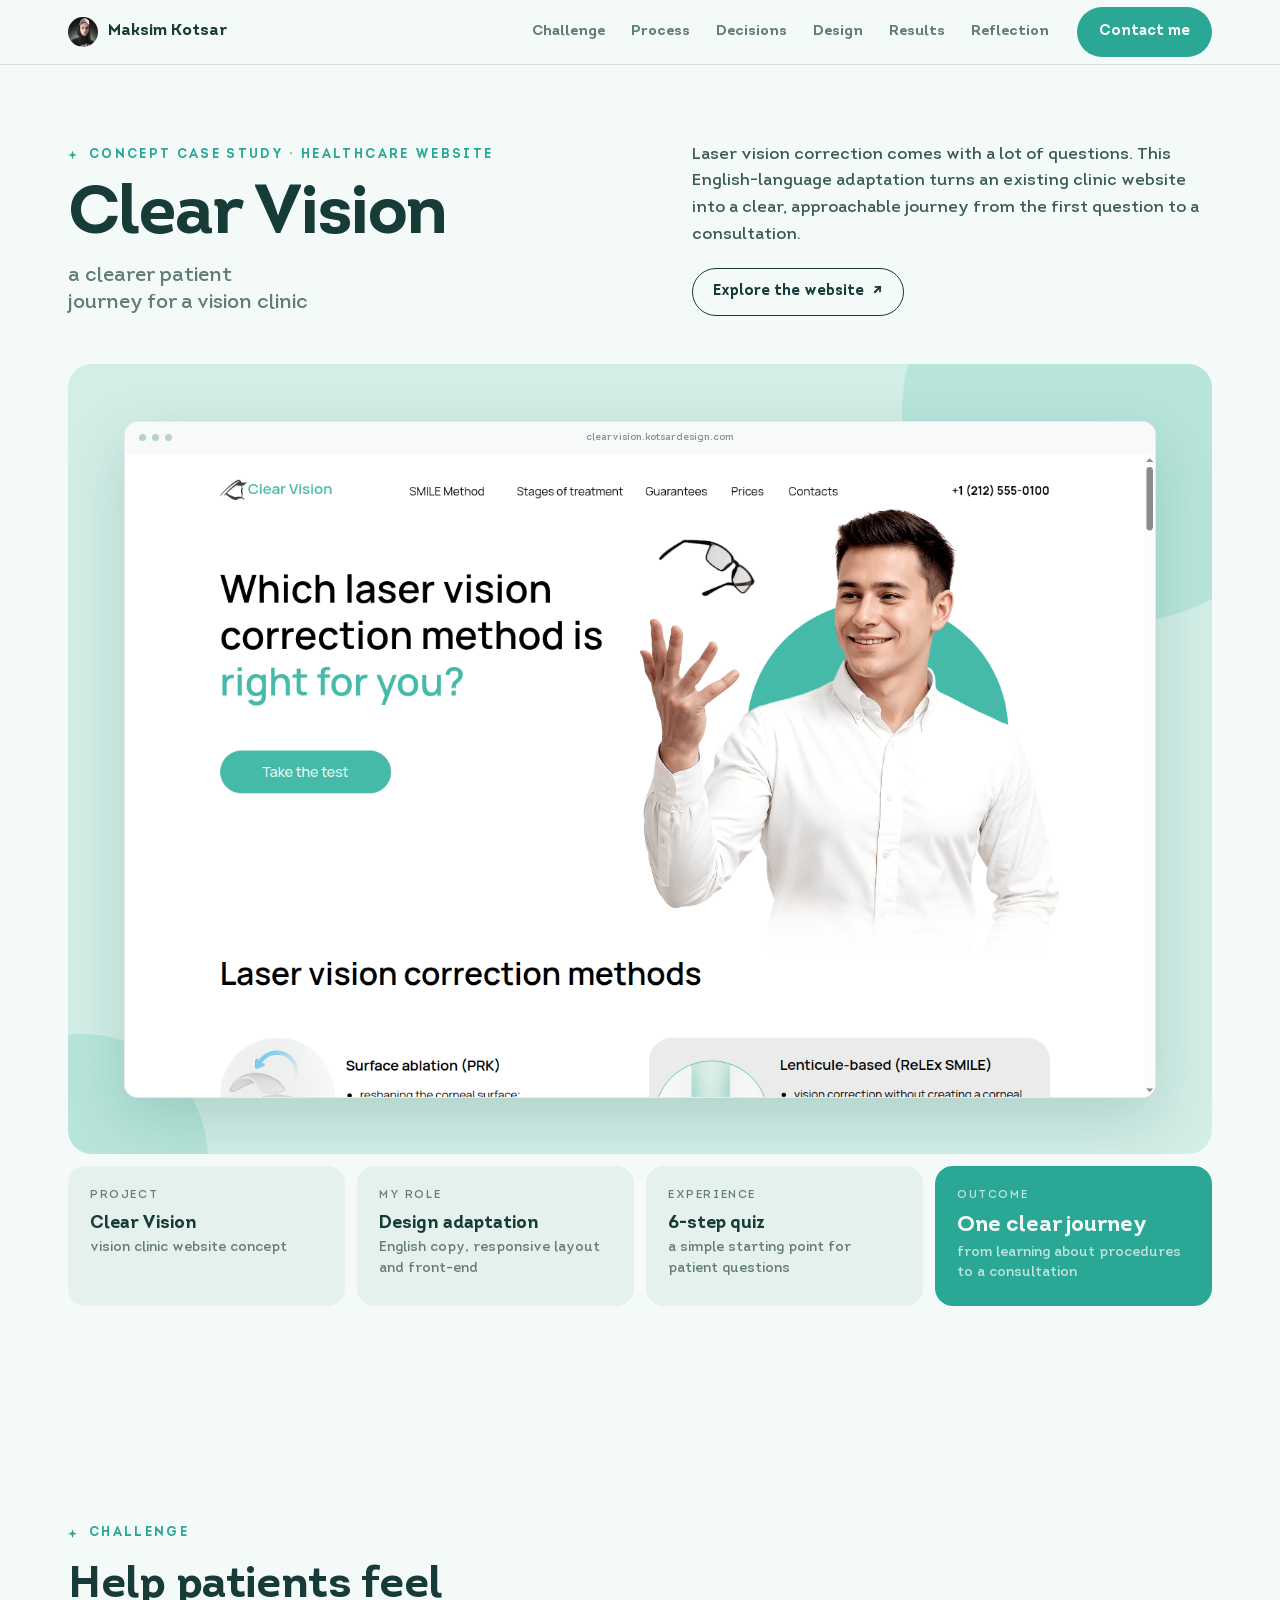
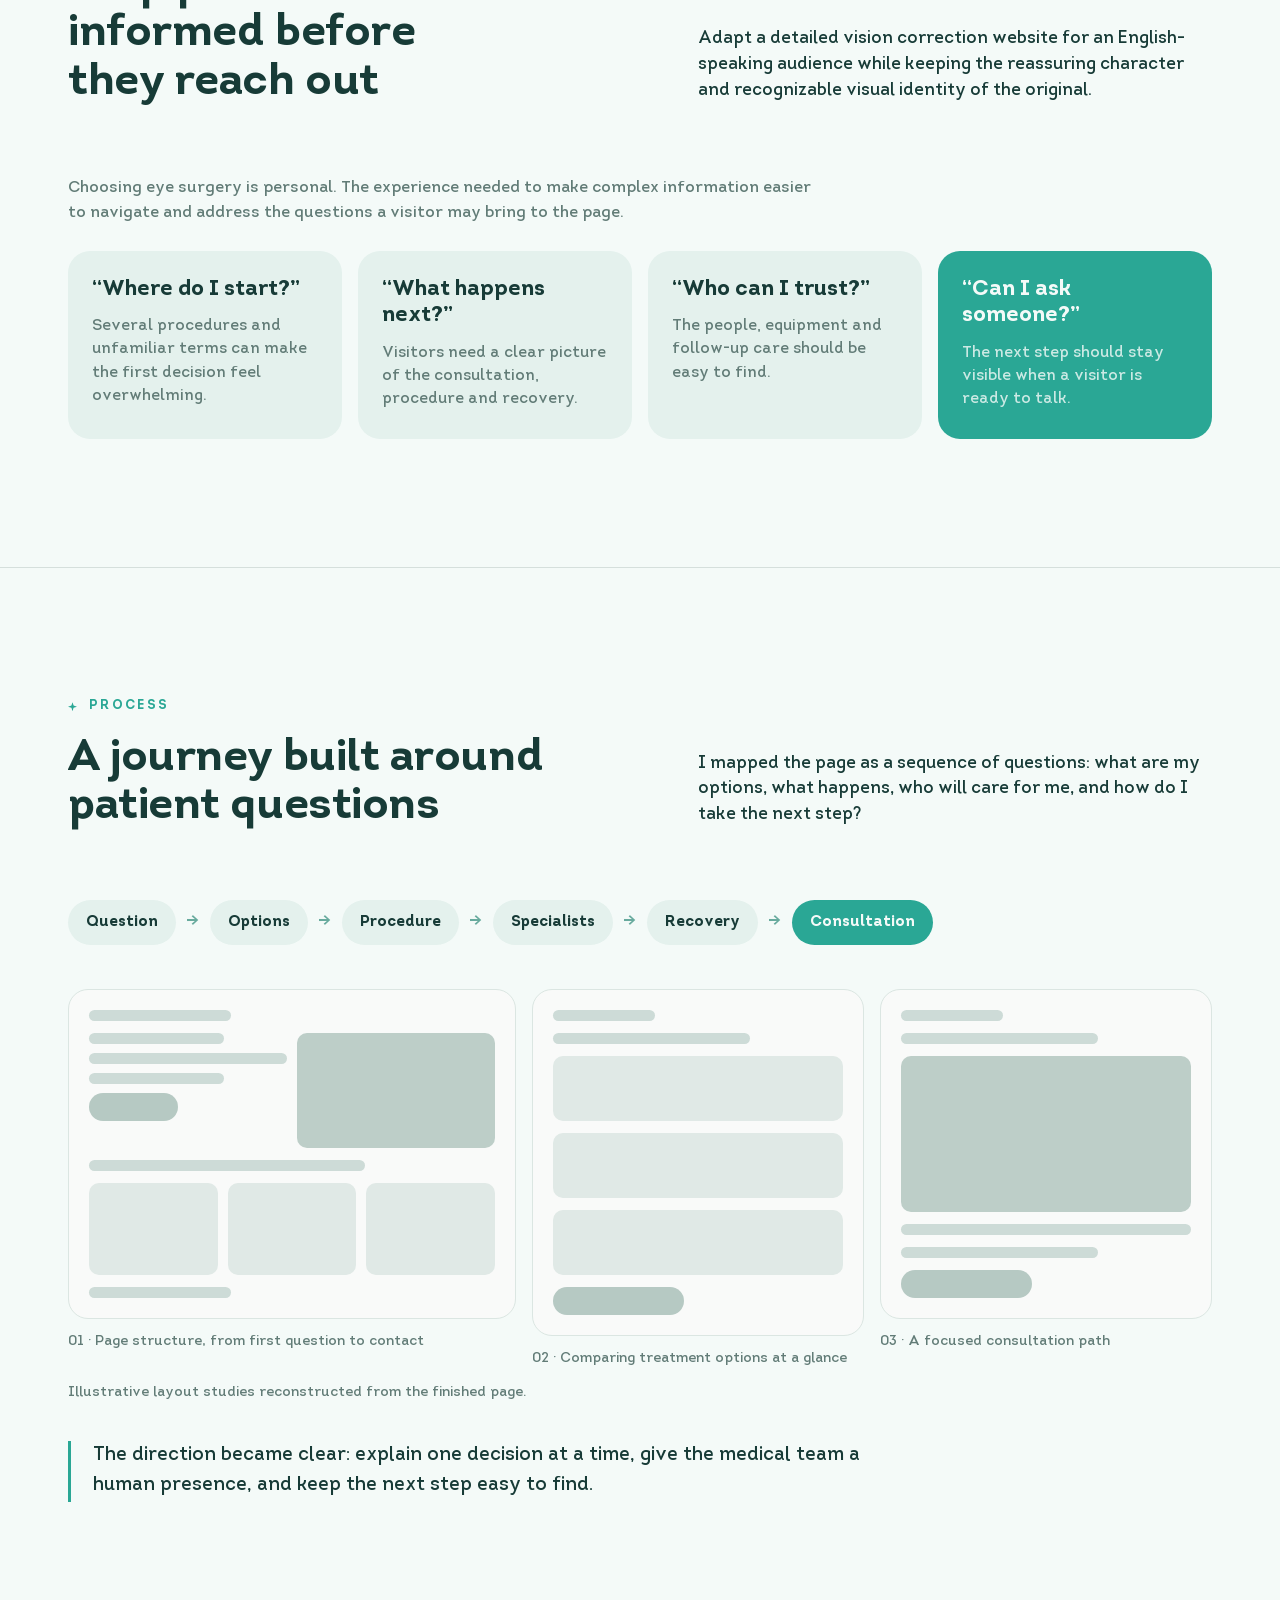
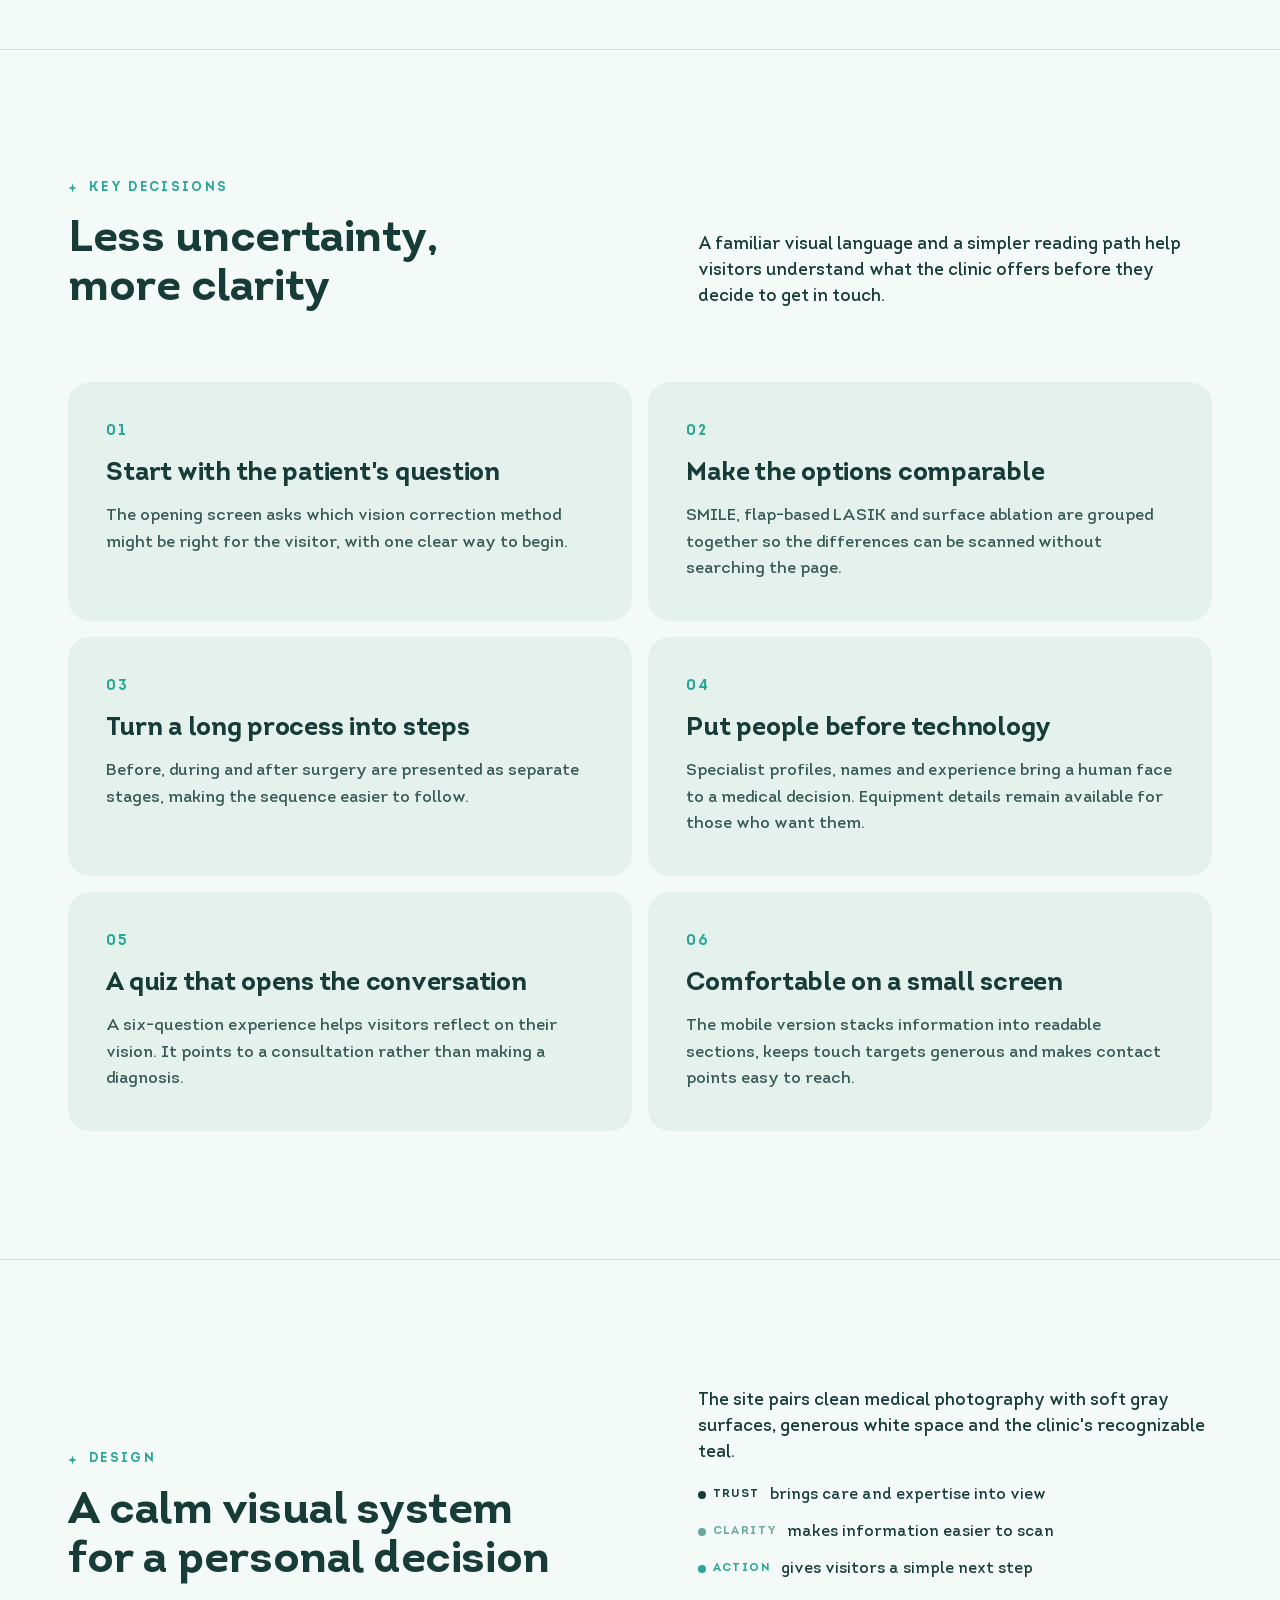
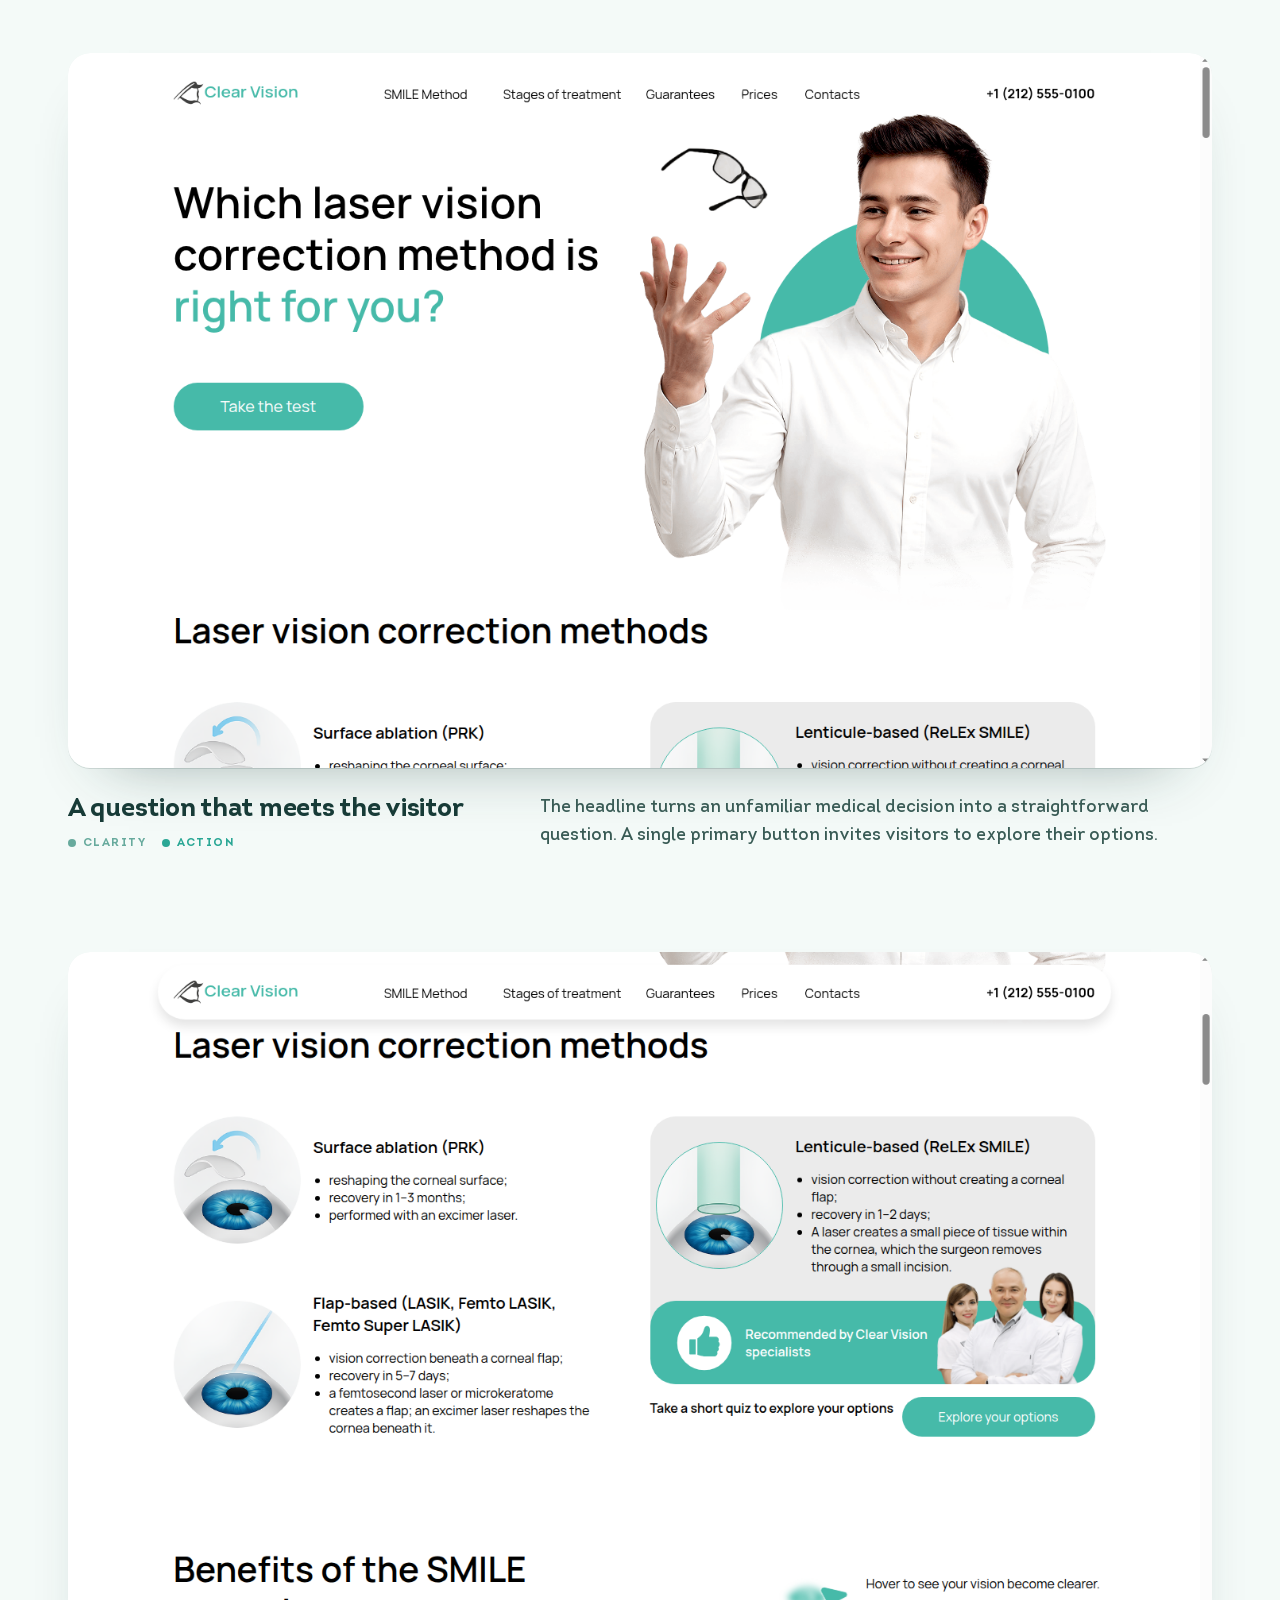
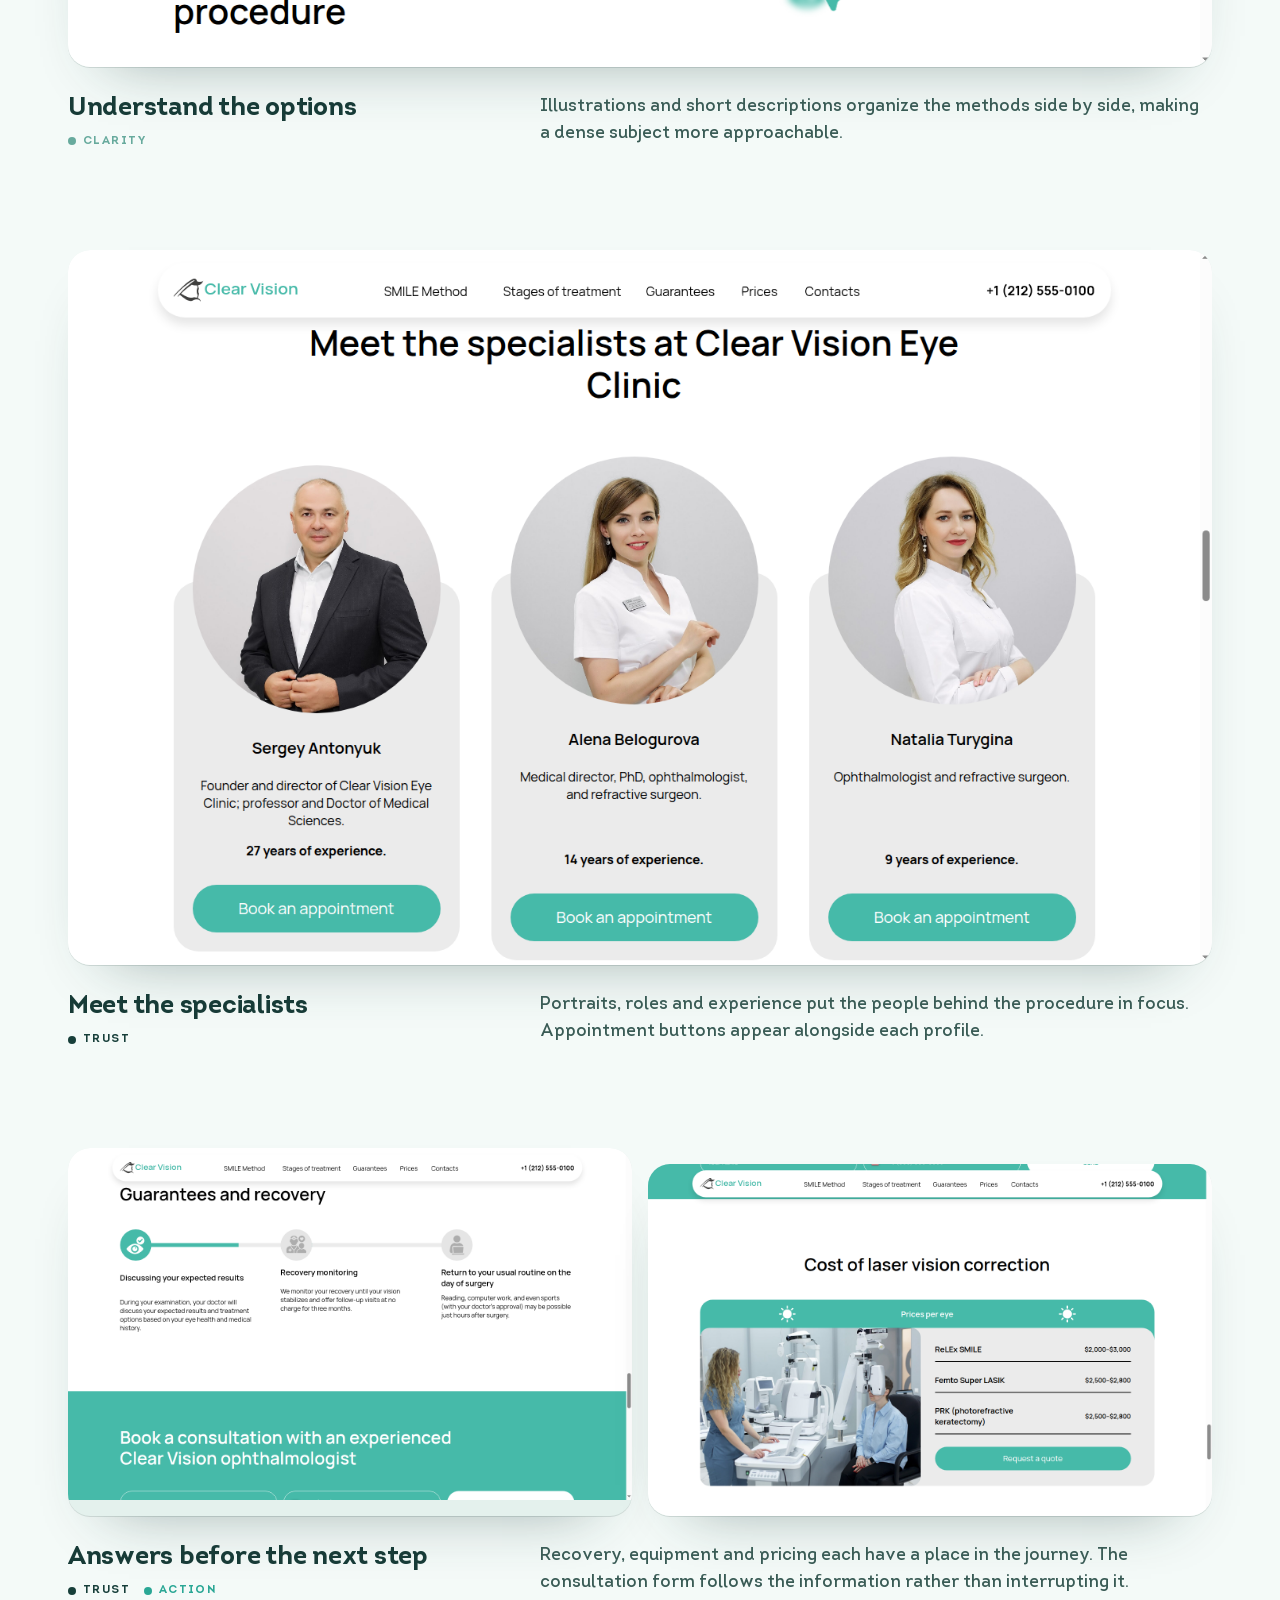
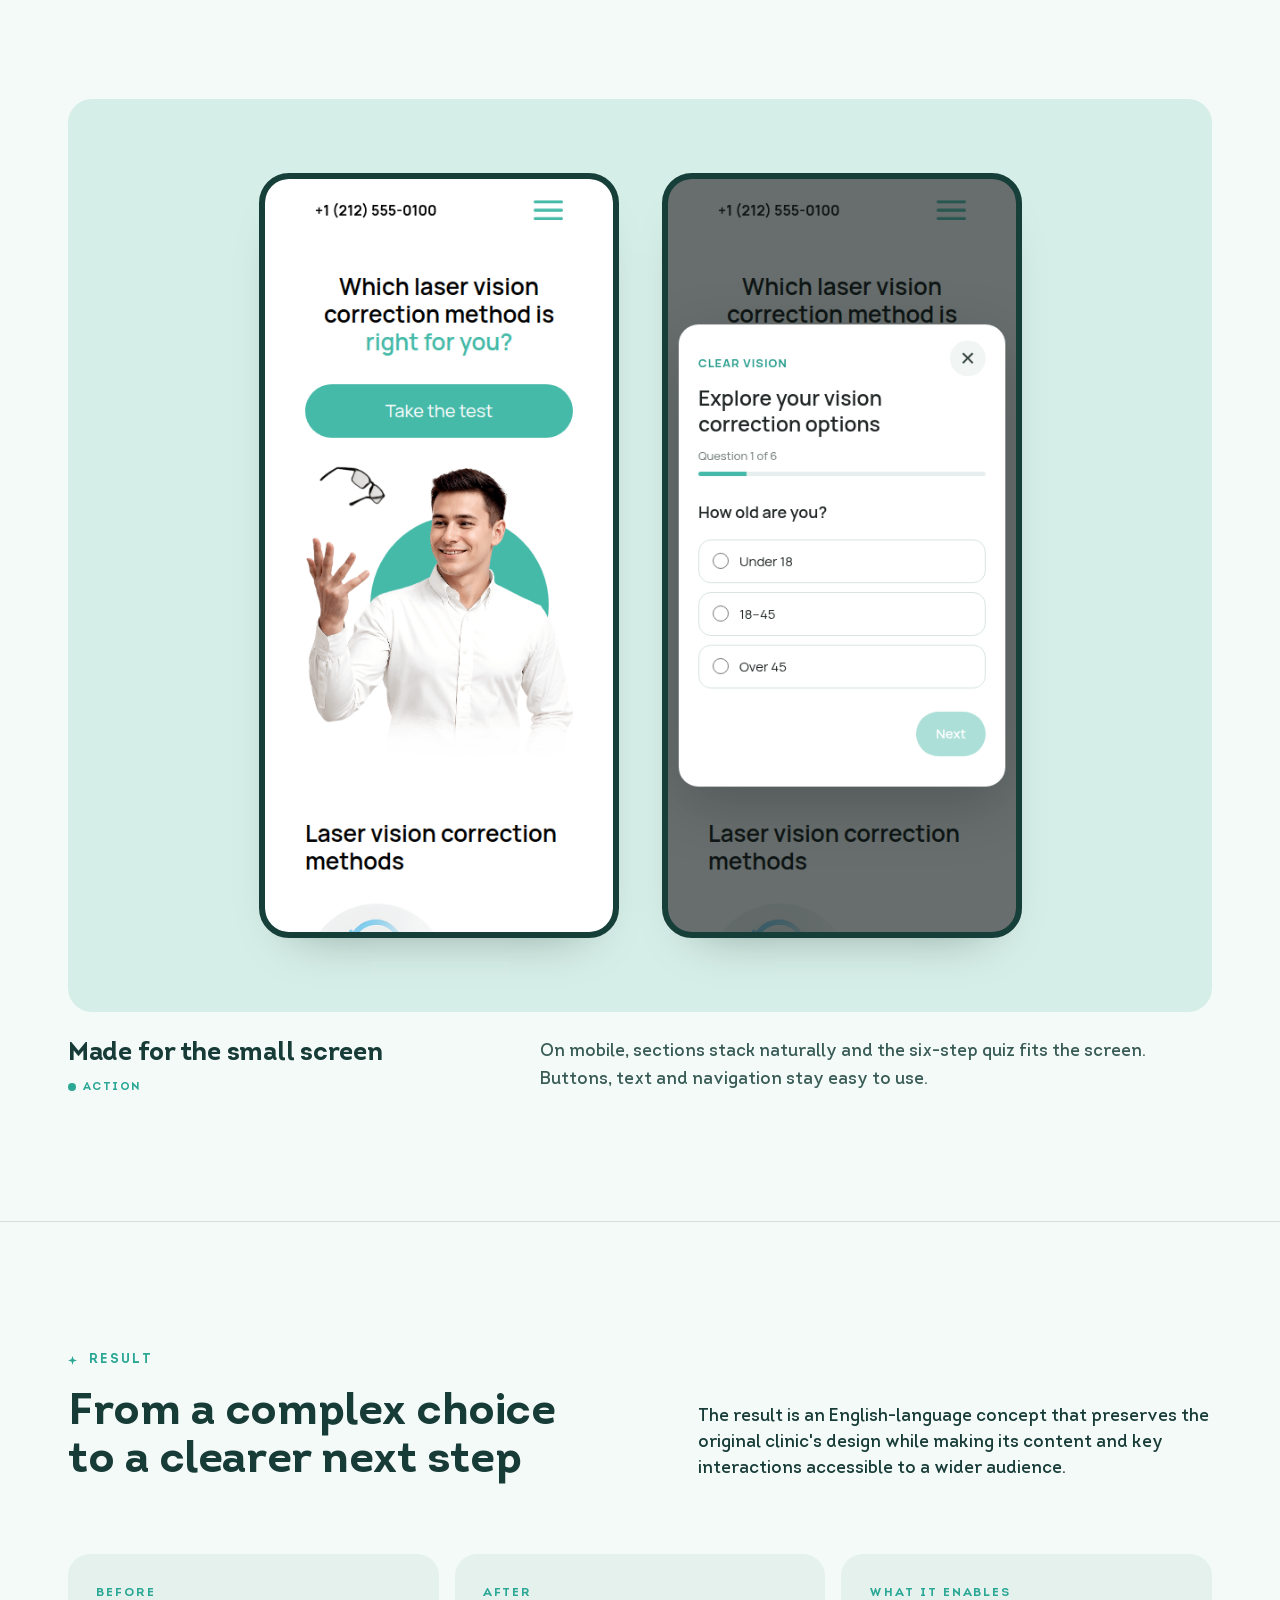
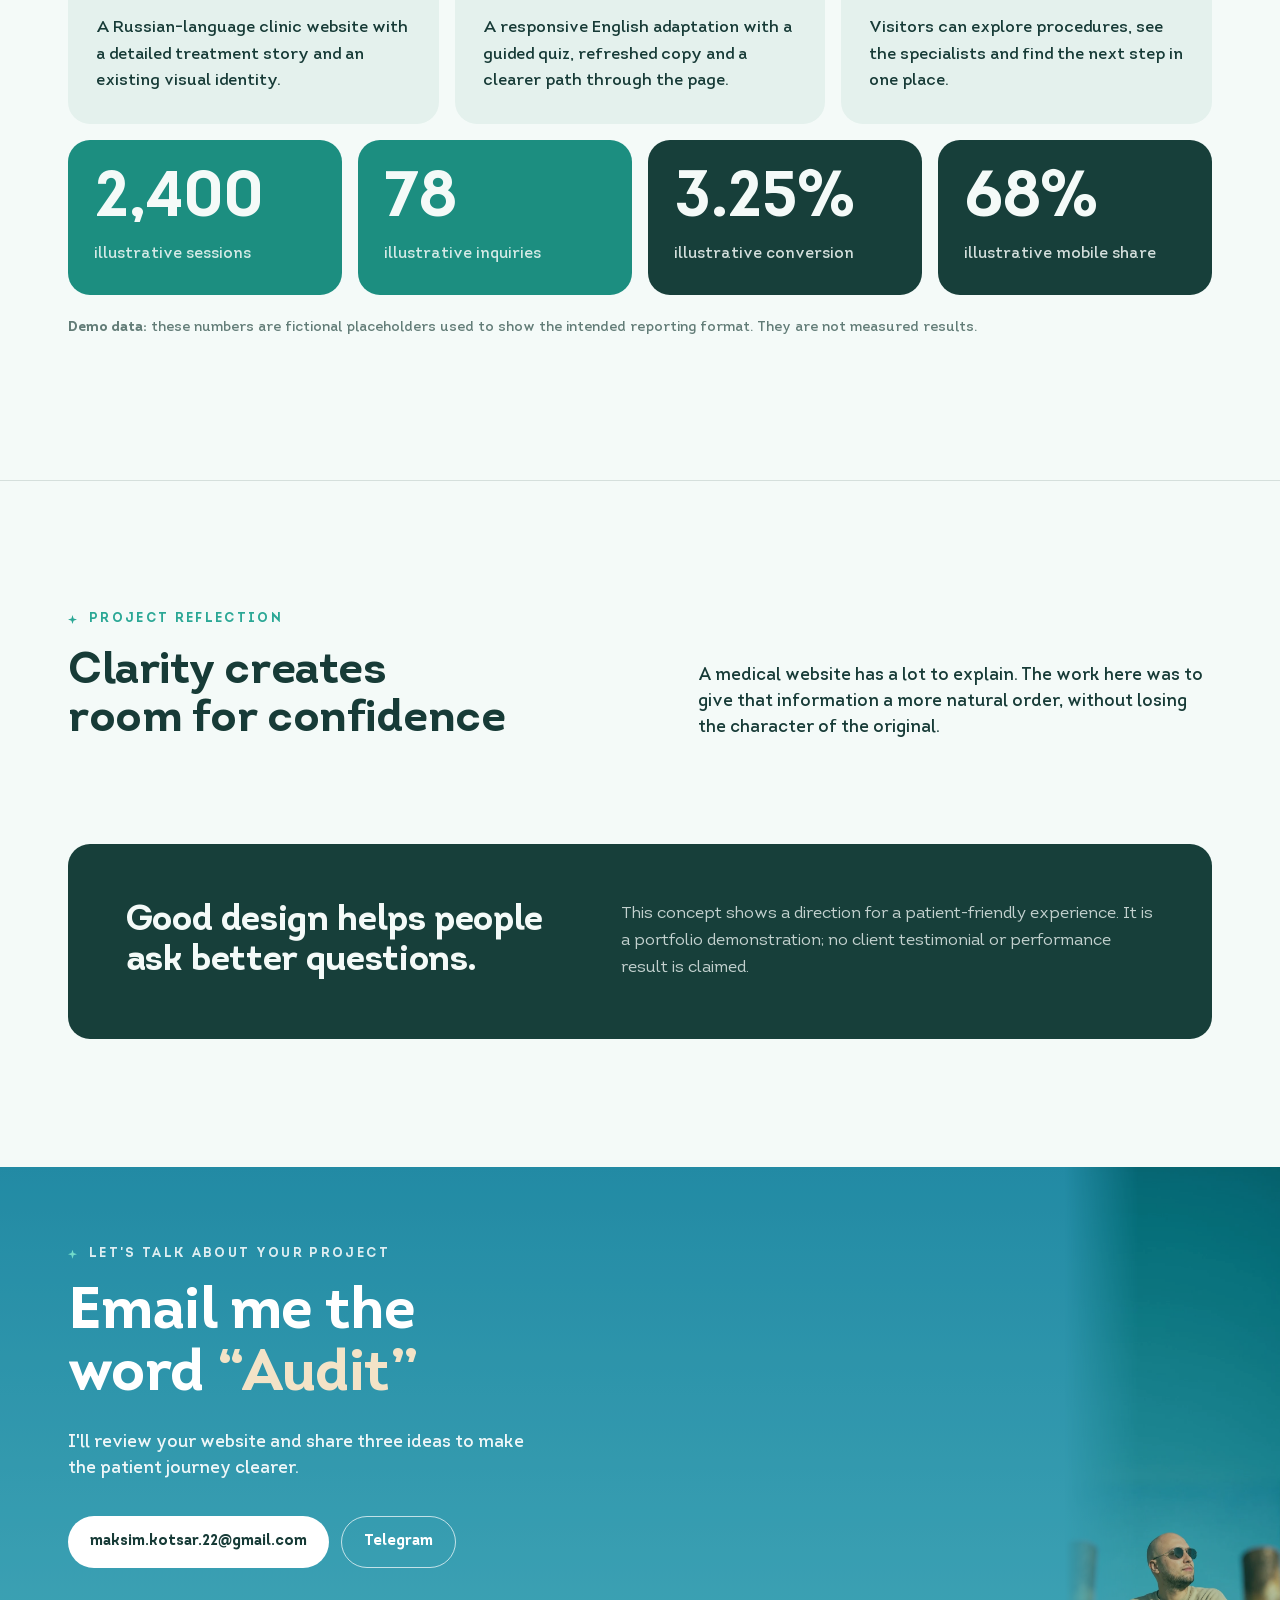
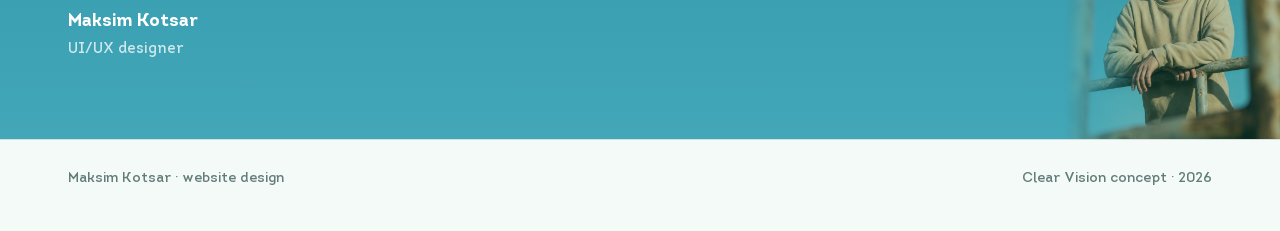
==== index.html @ 08aa2d23 "Build Clear Vision design case study" ====
<!doctype html>
<html lang="en"><head><meta charset="utf-8"><meta name="viewport" content="width=device-width,initial-scale=1"><title>Clear Vision — vision clinic website case study</title><meta name="description" content="A design case study exploring an English-language vision clinic website, from the patient journey to a responsive experience."><meta property="og:title" content="Clear Vision — website case study"><meta property="og:description" content="A clearer patient journey for a vision clinic."><meta property="og:type" content="website"><link rel="stylesheet" href="style.css"><link rel="icon" href="assets/img/favicon.svg" type="image/svg+xml"></head>
<body><header class="bar"><div class="wrap"><span class="name-ph"><img src="assets/img/maksim-avatar.webp" alt="" width="30" height="30">Maksim Kotsar<em> · websites for healthcare</em></span><nav class="nav" aria-label="Sections"><a href="#task">Challenge</a><a href="#process">Process</a><a href="#decisions">Decisions</a><a href="#design">Design</a><a href="#result">Results</a><a href="#reflection">Reflection</a></nav><div class="bar-r"><a class="btn" href="#contact">Contact me</a><button class="burger" type="button" aria-expanded="false" aria-controls="menu" aria-label="Open menu"><i></i></button></div></div><nav class="menu" id="menu" aria-label="Mobile sections"><small>Sections</small><a href="#task">Challenge</a><a href="#process">Process</a><a href="#decisions">Decisions</a><a href="#design">Design</a><a href="#result">Results</a><a href="#reflection">Reflection</a><a class="btn" href="#contact">Contact me</a></nav><div class="progress" aria-hidden="true"></div></header>
<main><div class="hero"><div class="wrap"><div class="hb-top"><div><div class="kicker">Concept case study · Healthcare website</div><h1><span class="hb-name">Clear Vision</span><span class="hb-sub">a clearer patient journey for a vision clinic</span></h1></div><div class="hb-right"><p class="lead">Laser vision correction comes with a lot of questions. This English-language adaptation turns an existing clinic website into a clear, approachable journey from the first question to a consultation.</p><a class="site-link" href="https://clearvision.kotsardesign.com/" target="_blank" rel="noopener">Explore the website <span aria-hidden="true">↗</span></a></div></div><div class="teaser-frame"><a class="browser-shot" href="https://clearvision.kotsardesign.com/" target="_blank" rel="noopener" aria-label="Open the Clear Vision website"><div class="browser-top" aria-hidden="true"><i></i><i></i><i></i><span>clearvision.kotsardesign.com</span></div><img src="assets/img/desktop-hero.png" alt="Clear Vision website showing the opening screen" width="1440" height="900"></a></div><div class="hb-meta"><div><small>Project</small><strong>Clear Vision</strong><span>vision clinic website concept</span></div><div><small>My role</small><strong>Design adaptation</strong><span>English copy, responsive layout and front-end</span></div><div><small>Experience</small><strong>6-step quiz</strong><span>a simple starting point for patient questions</span></div><div class="res"><small>Outcome</small><strong>One clear journey</strong><span>from learning about procedures to a consultation</span></div></div></div></div>
<section id="task"><div class="wrap"><div class="sec-head"><div><div class="kicker">Challenge</div><h2>Help patients feel informed before they reach out</h2></div><p class="lead">Adapt a detailed vision correction website for an English-speaking audience while keeping the reassuring character and recognizable visual identity of the original.</p></div><p class="obj-intro">Choosing eye surgery is personal. The experience needed to make complex information easier to navigate and address the questions a visitor may bring to the page.</p><div class="objections"><div class="obj"><div class="q">“Where do I start?”</div><p>Several procedures and unfamiliar terms can make the first decision feel overwhelming.</p></div><div class="obj"><div class="q">“What happens next?”</div><p>Visitors need a clear picture of the consultation, procedure and recovery.</p></div><div class="obj"><div class="q">“Who can I trust?”</div><p>The people, equipment and follow-up care should be easy to find.</p></div><div class="obj"><div class="q">“Can I ask someone?”</div><p>The next step should stay visible when a visitor is ready to talk.</p></div></div></div></section>
<section id="process"><div class="wrap"><div class="sec-head"><div><div class="kicker">Process</div><h2>A journey built around patient questions</h2></div><p class="lead">I mapped the page as a sequence of questions: what are my options, what happens, who will care for me, and how do I take the next step?</p></div><div class="journey"><span>Question</span><em>→</em><span>Options</span><em>→</em><span>Procedure</span><em>→</em><span>Specialists</span><em>→</em><span>Recovery</span><em>→</em><span>Consultation</span></div><div class="proto-grid"><figure class="proto-figure"><div class="proto-canvas"><div class="proto-bar short"></div><div class="proto-row"><div class="proto-content"><div class="proto-bar medium"></div><div class="proto-bar"></div><div class="proto-bar medium"></div><div class="proto-button"></div></div><div class="proto-box dark"></div></div><div class="proto-bar medium"></div><div class="proto-row"><div class="proto-box"></div><div class="proto-box"></div><div class="proto-box"></div></div><div class="proto-bar short"></div></div><figcaption>01 · Page structure, from first question to contact</figcaption></figure><figure class="proto-figure"><div class="proto-canvas"><div class="proto-bar short"></div><div class="proto-bar medium"></div><div class="proto-box"></div><div class="proto-box"></div><div class="proto-box"></div><div class="proto-button"></div></div><figcaption>02 · Comparing treatment options at a glance</figcaption></figure><figure class="proto-figure"><div class="proto-canvas"><div class="proto-bar short"></div><div class="proto-bar medium"></div><div class="proto-box dark"></div><div class="proto-bar"></div><div class="proto-bar medium"></div><div class="proto-button"></div></div><figcaption>03 · A focused consultation path</figcaption></figure></div><p class="case-note">Illustrative layout studies reconstructed from the finished page.</p><p class="quote-note">The direction became clear: explain one decision at a time, give the medical team a human presence, and keep the next step easy to find.</p></div></section>
<section id="decisions"><div class="wrap"><div class="sec-head"><div><div class="kicker">Key decisions</div><h2>Less uncertainty, more clarity</h2></div><p class="lead">A familiar visual language and a simpler reading path help visitors understand what the clinic offers before they decide to get in touch.</p></div><div class="decisions"><article class="dec"><div class="n">01</div><h3>Start with the patient's question</h3><p>The opening screen asks which vision correction method might be right for the visitor, with one clear way to begin.</p></article><article class="dec"><div class="n">02</div><h3>Make the options comparable</h3><p>SMILE, flap-based LASIK and surface ablation are grouped together so the differences can be scanned without searching the page.</p></article><article class="dec"><div class="n">03</div><h3>Turn a long process into steps</h3><p>Before, during and after surgery are presented as separate stages, making the sequence easier to follow.</p></article><article class="dec"><div class="n">04</div><h3>Put people before technology</h3><p>Specialist profiles, names and experience bring a human face to a medical decision. Equipment details remain available for those who want them.</p></article><article class="dec"><div class="n">05</div><h3>A quiz that opens the conversation</h3><p>A six-question experience helps visitors reflect on their vision. It points to a consultation rather than making a diagnosis.</p></article><article class="dec"><div class="n">06</div><h3>Comfortable on a small screen</h3><p>The mobile version stacks information into readable sections, keeps touch targets generous and makes contact points easy to reach.</p></article></div></div></section>
<section id="design"><div class="wrap"><div class="sec-head"><div><div class="kicker">Design</div><h2>A calm visual system for a personal decision</h2></div><div><p class="lead">The site pairs clean medical photography with soft gray surfaces, generous white space and the clinic's recognizable teal.</p><div class="legend"><div><span class="tag t-trust">Trust</span> brings care and expertise into view</div><div><span class="tag t-want">Clarity</span> makes information easier to scan</div><div><span class="tag t-buy">Action</span> gives visitors a simple next step</div></div></div></div><figure class="shot"><div class="media"><img src="assets/img/desktop-hero.png" alt="Clear Vision homepage with the main question and test button" loading="lazy" width="1440" height="900"></div><figcaption class="cap"><h3>A question that meets the visitor<span class="tags"><span class="tag t-want">Clarity</span><span class="tag t-buy">Action</span></span></h3><p>The headline turns an unfamiliar medical decision into a straightforward question. A single primary button invites visitors to explore their options.</p></figcaption></figure><figure class="shot"><div class="media"><img src="assets/img/methods.png" alt="A comparison of vision correction methods" loading="lazy" width="1440" height="900"></div><figcaption class="cap"><h3>Understand the options<span class="tags"><span class="tag t-want">Clarity</span></span></h3><p>Illustrations and short descriptions organize the methods side by side, making a dense subject more approachable.</p></figcaption></figure><figure class="shot"><div class="media"><img src="assets/img/doctors.png" alt="Specialist profiles and consultation buttons" loading="lazy" width="1440" height="900"></div><figcaption class="cap"><h3>Meet the specialists<span class="tags"><span class="tag t-trust">Trust</span></span></h3><p>Portraits, roles and experience put the people behind the procedure in focus. Appointment buttons appear alongside each profile.</p></figcaption></figure><figure class="shot"><div class="showcase-pair"><div class="media"><img src="assets/img/recovery.png" alt="Recovery information and consultation form" loading="lazy" width="1440" height="900"></div><div class="media"><img src="assets/img/price.png" alt="The vision correction pricing section" loading="lazy" width="1440" height="900"></div></div><figcaption class="cap"><h3>Answers before the next step<span class="tags"><span class="tag t-trust">Trust</span><span class="tag t-buy">Action</span></span></h3><p>Recovery, equipment and pricing each have a place in the journey. The consultation form follows the information rather than interrupting it.</p></figcaption></figure><figure class="shot"><div class="mobile-stage"><div class="phones"><div class="phone"><img src="assets/img/mobile-hero.png" alt="Mobile homepage" loading="lazy" width="390" height="844"></div><div class="phone"><img src="assets/img/mobile-quiz.png" alt="Mobile view of the vision questionnaire" loading="lazy" width="390" height="844"></div></div></div><figcaption class="cap"><h3>Made for the small screen<span class="tags"><span class="tag t-buy">Action</span></span></h3><p>On mobile, sections stack naturally and the six-step quiz fits the screen. Buttons, text and navigation stay easy to use.</p></figcaption></figure></div></section>
<section id="result"><div class="wrap"><div class="sec-head"><div><div class="kicker">Result</div><h2>From a complex choice to a clearer next step</h2></div><p class="lead">The result is an English-language concept that preserves the original clinic's design while making its content and key interactions accessible to a wider audience.</p></div><div class="ba"><div><small>Before</small><p>A Russian-language clinic website with a detailed treatment story and an existing visual identity.</p></div><div><small>After</small><p>A responsive English adaptation with a guided quiz, refreshed copy and a clearer path through the page.</p></div><div><small>What it enables</small><p>Visitors can explore procedures, see the specialists and find the next step in one place.</p></div></div><div class="stats"><div class="stat"><b>2,400</b><span>illustrative sessions</span></div><div class="stat"><b>78</b><span>illustrative inquiries</span></div><div class="stat"><b>3.25%</b><span>illustrative conversion</span></div><div class="stat"><b>68%</b><span>illustrative mobile share</span></div></div><p class="demo-note"><strong>Demo data:</strong> these numbers are fictional placeholders used to show the intended reporting format. They are not measured results.</p></div></section>
<section id="reflection"><div class="wrap"><div class="sec-head"><div><div class="kicker">Project reflection</div><h2>Clarity creates room for confidence</h2></div><p class="lead">A medical website has a lot to explain. The work here was to give that information a more natural order, without losing the character of the original.</p></div><div class="motion-note"><h3>Good design helps people ask better questions.</h3><p>This concept shows a direction for a patient-friendly experience. It is a portfolio demonstration; no client testimonial or performance result is claimed.</p></div></div></section>
<section id="contact" class="contact"><picture class="contact-bg"><source media="(max-width:860px)" srcset="assets/img/contact-mobile.webp" width="751" height="2000"><img src="assets/img/contact-desktop.webp" alt="Maksim Kotsar" width="1672" height="941" loading="lazy"></picture><div class="wrap contact-grid"><div class="cta"><div class="kicker">Let's talk about your project</div><h2>Email me the word <em>“Audit”</em></h2><p class="lead">I'll review your website and share three ideas to make the patient journey clearer.</p><div class="links"><a class="btn" href="mailto:maksim.kotsar.22@gmail.com?subject=Audit">maksim.kotsar.22@gmail.com</a><a class="btn ghost" href="https://t.me/maksimkotsar" target="_blank" rel="noopener">Telegram</a></div><p class="sign"><b>Maksim Kotsar</b>UI/UX designer</p></div></div></section></main><footer><div class="wrap"><span>Maksim Kotsar · website design</span><span>Clear Vision concept · 2026</span></div></footer><script src="script.js" defer></script></body></html>
---- style.css ----
@font-face{font-family:Intro;src:url(assets/fonts/Intro-Regular.woff) format("woff");font-weight:400;font-display:swap}
@font-face{font-family:Intro;src:url(assets/fonts/Intro-Book.woff) format("woff");font-weight:300;font-display:swap}
@font-face{font-family:Intro;src:url(assets/fonts/Intro-Bold.woff) format("woff");font-weight:700;font-display:swap}
:root{
  --bg:#F4FAF8;--paper:#E4F1ED;--ink:#173B37;--muted:#627C77;--line:rgba(23,59,55,.14);
  --wine:#2AA795;--olive:#67AA9D;--forest:#173F3A;--ph:#D3D0C8;--ph-ink:#7B7970;
  --r:22px;--gut:clamp(16px,4vw,48px);--max:1240px;
}
*{box-sizing:border-box}
html{scroll-behavior:smooth}
body{margin:0;background:var(--bg);color:var(--ink);font:400 18px/1.6 Intro,"Segoe UI",system-ui,sans-serif;-webkit-font-smoothing:antialiased}
img,video{display:block;max-width:100%;height:auto}
a{color:inherit}
.wrap{max-width:var(--max);margin:0 auto;padding:0 var(--gut)}
.narrow{max-width:820px}
h1,h2,h3{font-weight:700;line-height:1.08;letter-spacing:-.01em;margin:0}
h1{font-size:clamp(40px,7vw,92px)}
h2{font-size:clamp(32px,4.6vw,58px)}
h3{font-size:clamp(21px,2.1vw,26px);line-height:1.2}
p{margin:0 0 1em}
.kicker{font-size:13px;letter-spacing:.18em;text-transform:uppercase;color:var(--wine);font-weight:700;margin-bottom:18px;display:flex;align-items:center;gap:12px}
.kicker::before{content:"";width:9px;height:9px;background:var(--wine);clip-path:polygon(50% 0,62% 38%,100% 50%,62% 62%,50% 100%,38% 62%,0 50%,38% 38%)}
.lead{font-size:clamp(19px,1.8vw,23px);line-height:1.5;color:var(--ink)}
.muted{color:var(--muted)}
section{padding:clamp(72px,10vw,140px) 0}
section+section{border-top:1px solid var(--line)}
.sec-head{display:grid;grid-template-columns:minmax(0,1.1fr) minmax(0,1fr);gap:clamp(24px,5vw,80px);align-items:end;margin-bottom:clamp(40px,6vw,72px)}
.sec-head p:last-child{margin-bottom:0}
.sec-head h2{font-size:clamp(30px,3.5vw,46px);margin-bottom:-.08em;text-wrap:balance}
.sec-head .lead{font-size:clamp(17px,1.35vw,19px)}
.sec-head .muted{font-size:16px}
@media (max-width:860px){.sec-head{grid-template-columns:1fr}}

/* top bar */
.bar{position:sticky;top:0;z-index:20;background:rgba(244,250,248,.88);backdrop-filter:blur(10px);border-bottom:1px solid var(--line)}
.bar .wrap{display:flex;align-items:center;justify-content:space-between;height:64px;gap:16px}
.name-ph{display:inline-flex;align-items:center;gap:10px;font-weight:700;font-size:16px}
.name-ph img{width:30px;height:30px;border-radius:50%;flex:none;object-fit:cover}
.name-ph em{font-style:normal;font-weight:400;color:var(--muted)}
.bar-r{display:flex;align-items:center;gap:12px}
.lang{display:flex;gap:2px;font-size:13px;font-weight:700;letter-spacing:.06em}
.lang a{padding:7px 10px;border-radius:999px;text-decoration:none;color:var(--muted)}
.lang a[href]:hover{color:var(--ink)}
.lang a[aria-current]{color:var(--ink);background:var(--paper)}
.name-ph{white-space:nowrap}
@media (max-width:640px){.name-ph em{display:none}.bar .btn{padding:11px 18px}}
@media (max-width:400px){.bar-r{gap:6px}.lang a{padding:6px 7px}.bar .btn{padding:10px 14px;font-size:14px}.name-ph{gap:8px;font-size:15px}.name-ph img{display:none}}
@media (max-width:360px){.lang a{padding:5px 6px}.bar .btn{padding:9px 12px;font-size:13px}.name-ph{font-size:14px}}
.btn{display:inline-flex;align-items:center;justify-content:center;gap:10px;background:var(--wine);color:#F4FAF8;text-decoration:none;font-weight:700;font-size:15px;padding:13px 22px;border-radius:999px;transition:transform .2s,background .2s;white-space:nowrap}
.btn:hover{background:#218e80;transform:translateY(-1px)}
.btn.ghost{background:transparent;color:var(--ink);border:1.5px solid var(--ink)}
.btn.ghost:hover{background:var(--ink);color:var(--bg)}

/* placeholders */
.ph{background:var(--ph);border-radius:var(--r);display:flex;flex-direction:column;align-items:center;justify-content:center;gap:8px;text-align:center;color:var(--ph-ink);padding:24px;position:relative;overflow:hidden}
.ph::before{content:"";position:absolute;inset:14px;border:1.5px dashed rgba(123,121,112,.45);border-radius:calc(var(--r) - 8px);pointer-events:none}
.ph b{font-size:15px;letter-spacing:.06em;text-transform:uppercase}
.ph span{font-size:14px;max-width:420px;line-height:1.45}

/* hero */
.hero{padding:clamp(48px,6vw,84px) 0 clamp(56px,7vw,90px)}
.teaser img{width:100%}
.media.teaser{box-shadow:none}
.hb-top{display:grid;grid-template-columns:minmax(0,1fr) minmax(0,1fr);gap:clamp(24px,5vw,80px);align-items:end;margin-bottom:clamp(32px,4vw,48px)}
.hero h1{margin:0}
.hb-name{display:block;font-size:clamp(52px,7.4vw,104px);line-height:.95;letter-spacing:-.025em}
.hb-sub{display:block;font-size:clamp(18px,1.6vw,22px);line-height:1.3;font-weight:400;letter-spacing:0;color:var(--muted);margin-top:14px;text-wrap:balance;max-width:30ch}
.hb-right{max-width:520px;justify-self:end}
.hb-top .lead{margin:0;font-size:clamp(16px,1.3vw,18px);line-height:1.6;color:#395B55}
.site-link{display:inline-flex;align-items:center;gap:8px;margin-top:20px;padding:11px 20px;border-radius:999px;border:1.5px solid var(--ink);font-weight:700;font-size:15px;text-decoration:none;transition:background .2s,color .2s}
.site-link span{transition:transform .2s}
.site-link:hover{background:var(--ink);color:var(--bg)}
.site-link:hover span{transform:translate(2px,-2px)}
a.media.teaser{display:block}
.hb-meta{display:grid;grid-template-columns:repeat(4,minmax(0,1fr));gap:12px;margin-top:12px}
.hb-meta div{background:var(--paper);border-radius:18px;padding:20px 22px 22px}
.hb-meta small{display:block;font-size:11.5px;letter-spacing:.14em;text-transform:uppercase;color:var(--muted);margin-bottom:8px}
.hb-meta strong{display:block;font-size:18px;line-height:1.2}
.hb-meta span{display:block;font-size:14px;line-height:1.45;color:var(--muted);margin-top:4px}
.hb-meta .res{background:var(--wine);color:#F4FAF8}
.hb-meta .res small,.hb-meta .res span{color:rgba(244,250,248,.75)}
.hb-meta .res strong{font-size:22px}
@media (max-width:860px){.hb-top{grid-template-columns:1fr}.hb-right{justify-self:start}.hb-meta{grid-template-columns:1fr 1fr}}

/* task */
.obj-intro{max-width:760px;font-size:16px;color:var(--muted);margin:0 0 24px}
.objections{display:grid;grid-template-columns:repeat(4,minmax(0,1fr));gap:16px}
.obj{background:var(--paper);border-radius:var(--r);padding:26px 24px 28px}
.obj .q{font-size:22px;font-weight:700;line-height:1.2;margin-bottom:12px}
.obj p{font-size:15.5px;line-height:1.5;margin:0;color:var(--muted)}
.obj:nth-child(4){background:var(--wine);color:#F4FAF8}
.obj:nth-child(4) p{color:rgba(244,250,248,.8)}
@media (max-width:980px){.objections{grid-template-columns:1fr 1fr}}
@media (max-width:560px){.objections{grid-template-columns:1fr}}

/* process */
.journey{display:flex;flex-wrap:wrap;gap:10px;align-items:center;margin-bottom:44px}
.journey span{background:var(--paper);border-radius:999px;padding:10px 18px;font-size:15.5px;font-weight:700}
.journey span:last-child{background:var(--wine);color:#F4FAF8}
.journey em{font-style:normal;color:var(--olive)}
.wires{display:grid;grid-template-columns:minmax(0,.36fr) minmax(0,.64fr);gap:16px}
.wire-col{display:flex;flex-direction:column;gap:16px}
.wire{margin:0;display:flex;flex-direction:column}
.wire .media{background:#fff}
.wire figcaption{font-size:14.5px;color:var(--muted);margin-top:12px}
/* the long structure wireframe pans top-to-bottom inside a frame matched to the right column */
.wire.tall .media{flex:1;position:relative;min-height:320px}
.wire.tall img{position:absolute;inset:0;width:100%;height:100%;object-fit:cover;object-position:50% 0;animation:pan 22s ease-in-out infinite alternate}
@keyframes pan{0%,8%{object-position:50% 0}92%,100%{object-position:50% 100%}}
@media (max-width:860px){.wires{grid-template-columns:1fr}.wire.tall .media{flex:none;aspect-ratio:4/5}}
@media (prefers-reduced-motion:reduce){.wire.tall img{animation:none}}
.quote-note{margin-top:36px;padding-left:22px;border-left:3px solid var(--wine);font-size:19px;max-width:820px}

/* decisions */
.decisions{display:grid;grid-template-columns:1fr 1fr;gap:16px}
.dec{background:var(--paper);border-radius:var(--r);padding:clamp(26px,3vw,40px);display:flex;flex-direction:column;gap:14px}
.dec .n{font-size:15px;font-weight:700;color:var(--wine);letter-spacing:.1em}
.dec p{margin:0;font-size:16.5px;color:#395B55}
.dec.wide{grid-column:1/-1;background:var(--forest);color:#F4FAF8;display:grid;grid-template-columns:1fr 1fr;gap:clamp(20px,4vw,56px);align-items:center}
.dec.wide p{color:rgba(244,250,248,.82)}
.dec.wide .n{color:#a8e1d6}
.dec.wide video{border-radius:14px;width:100%}
@media (max-width:860px){.decisions{grid-template-columns:1fr}.dec.wide{grid-template-columns:1fr}}

/* design */
.legend{display:flex;flex-wrap:wrap;gap:12px 28px;margin-top:8px}
.legend div{display:flex;gap:10px;align-items:baseline;font-size:15.5px;max-width:360px}
.tag{display:inline-flex;align-items:center;font-size:12px;font-weight:700;letter-spacing:.1em;text-transform:uppercase;border-radius:999px;padding:6px 12px;white-space:nowrap;line-height:1}
.t-trust{background:var(--forest);color:#F4FAF8}
.t-want{background:var(--olive);color:#F4FAF8}
.t-buy{background:var(--wine);color:#F4FAF8}
.shot{margin:0 0 clamp(56px,8vw,104px)}
.shot:last-child{margin-bottom:0}
.media{border-radius:var(--r);overflow:hidden;background:var(--paper);box-shadow:0 1px 0 var(--line),0 30px 60px -40px rgba(23,59,55,.45)}
.media+.media{margin-top:16px}
.pair{display:grid;grid-template-columns:1fr 1fr;gap:16px;margin-top:16px}
.pair .media+.media{margin-top:0}
@media (max-width:720px){.pair{grid-template-columns:1fr}}
.cap{display:grid;grid-template-columns:minmax(0,1fr) minmax(0,1.6fr);gap:clamp(16px,4vw,64px);margin-top:26px;align-items:start}
.cap h3{display:flex;flex-direction:column;align-items:flex-start;gap:12px}
.cap h3 .tags{display:flex;gap:6px;flex-wrap:wrap}
.cap p{margin:0;font-size:17px;color:#395B55}
.cap .anim{display:block;margin-top:10px;font-size:14.5px;color:var(--olive)}
@media (max-width:860px){.cap{grid-template-columns:1fr;gap:12px}}
.phones{display:grid;grid-template-columns:repeat(4,minmax(0,1fr));gap:16px}
.phone{border-radius:30px;overflow:hidden;border:6px solid var(--forest);background:var(--forest)}
.phone img,.phone video{border-radius:22px}
@media (max-width:860px){.phones{grid-template-columns:repeat(2,minmax(0,1fr))}}
.motion-note{background:var(--forest);color:#F4FAF8;border-radius:var(--r);padding:clamp(32px,4.5vw,60px);display:grid;grid-template-columns:1fr 1.2fr;gap:clamp(20px,4vw,64px);align-items:center;margin-top:clamp(56px,8vw,104px)}
.motion-note h3{font-size:clamp(26px,2.8vw,36px);line-height:1.12;text-wrap:balance}
.motion-note p{color:rgba(244,250,248,.78);margin:0;font-weight:300;font-size:clamp(16px,1.3vw,18px);line-height:1.6}
@media (max-width:860px){.motion-note{grid-template-columns:1fr}}

/* results */
.ba{display:grid;grid-template-columns:repeat(3,minmax(0,1fr));gap:16px;margin-bottom:16px}
.ba div{background:var(--paper);border-radius:var(--r);padding:30px 28px}
.ba small{display:block;font-size:12px;letter-spacing:.16em;text-transform:uppercase;color:var(--wine);font-weight:700;margin-bottom:12px}
.ba p{margin:0;font-size:16.5px}
@media (max-width:860px){.ba{grid-template-columns:1fr}}
.stats{display:grid;grid-template-columns:repeat(4,minmax(0,1fr));gap:16px}
.stat{border-radius:var(--r);padding:28px 26px;background:var(--wine);color:#F4FAF8}
.stat:nth-child(n+3){background:var(--forest)}
.stat b{display:block;font-size:clamp(40px,5vw,68px);line-height:1;letter-spacing:-.02em}
.stat span{display:block;margin-top:10px;font-size:15.5px;opacity:.85}
@media (max-width:860px){.stats{grid-template-columns:minmax(0,1fr) minmax(0,1fr)}}
@media (max-width:380px){.stat{padding:22px 18px}.stat b{font-size:34px}}
.chart{background:var(--paper);border-radius:var(--r);padding:clamp(24px,3vw,40px);margin-top:16px}
.chart-head{display:flex;justify-content:space-between;gap:16px;flex-wrap:wrap;margin-bottom:28px}
.chart-head strong{font-size:18px}
.chart-head span{color:var(--wine);font-weight:700;font-size:15.5px}
.bars{display:grid;grid-template-columns:repeat(20,minmax(0,1fr));gap:6px;align-items:end;height:240px;border-bottom:1.5px solid var(--line)}
.bars div{position:relative;height:100%;display:flex;flex-direction:column;justify-content:flex-end;align-items:center}
.bars i{display:block;width:100%;background:var(--wine);border-radius:6px 6px 0 0;min-height:3px;transform-origin:bottom;transition:transform .9s cubic-bezier(.2,.7,.2,1)}
.bars div.zero i{background:rgba(127,34,41,.2)}
.bars b{font-size:13px;margin-bottom:5px}
.days{display:grid;grid-template-columns:repeat(20,minmax(0,1fr));gap:6px;margin-top:8px;font-size:12px;color:var(--muted);text-align:center}
@media (max-width:640px){.days span{visibility:hidden;white-space:nowrap}.days span:nth-child(5n+2){visibility:visible}.bars{gap:3px;height:200px}.days{gap:3px}.bars b{font-size:10px}}
.src{font-size:14px;color:var(--muted);margin-top:16px}

/* review */
.review{margin:0;display:grid;grid-template-columns:minmax(0,.62fr) minmax(0,1fr);gap:clamp(24px,5vw,72px);align-items:stretch;background:var(--paper);border-radius:var(--r);padding:clamp(20px,3vw,40px) clamp(24px,5vw,72px) clamp(20px,3vw,40px) clamp(20px,3vw,40px)}
.review-photo{border-radius:calc(var(--r) - 6px);overflow:hidden;min-height:360px}
.review>div:last-child{display:flex;flex-direction:column;justify-content:center;padding:clamp(12px,2vw,28px) 0}
.review-photo img{width:100%;height:100%;object-fit:cover;object-position:50% 20%}
.q-mark{font-size:88px;line-height:.6;height:40px;font-weight:700;color:var(--wine)}
.review blockquote{margin:0;max-width:760px}
.review blockquote p{font-size:17px;line-height:1.65;color:#395B55;margin:0 0 14px}
.review .q-lead{font-size:clamp(20px,2vw,26px);line-height:1.4;color:var(--ink);font-weight:700;margin-bottom:22px}
.review .who{margin-top:28px;padding-top:22px;border-top:1px solid var(--line);font-size:15px;color:var(--muted)}
.review .who b{display:block;font-size:17px;color:var(--ink)}
.review .who .tr{display:block;margin-top:6px;font-size:13px;font-style:italic;opacity:.8}
@media (max-width:760px){.review{grid-template-columns:minmax(0,1fr);padding:16px 16px 28px}.review-photo{aspect-ratio:1;min-height:0}.review>div:last-child{padding:0 8px}}

/* contact */
/* full-bleed photo; the text sits on the empty sky (left on desktop, top on mobile) */
/* desktop: photo pinned right at full height, its left edge dissolves into a sky gradient matched to the photo */
section.contact{position:relative;padding:0;border-top:0;overflow:hidden;color:#fff;
  background:linear-gradient(180deg,rgb(40,140,184),rgb(85,180,211));
  min-height:clamp(520px,40vw,760px);display:flex;align-items:center}
.contact-bg img{position:absolute;top:0;right:0;height:100%;width:auto;max-width:none;
  -webkit-mask-image:linear-gradient(90deg,transparent 0,#000 34%);mask-image:linear-gradient(90deg,transparent 0,#000 34%)}
.contact-grid{position:relative;width:100%;padding-top:clamp(56px,6vw,96px);padding-bottom:clamp(56px,6vw,96px)}
.cta{max-width:460px}
.cta .lead{font-size:clamp(17px,1.35vw,19px)}
.cta .kicker{color:rgba(255,255,255,.85)}.cta .kicker::before{background:#fff}
.cta h2{max-width:14ch}
.cta h2 em{font-style:normal;color:#F3E3C7}
.cta .lead{margin-top:22px;color:rgba(255,255,255,.92)}
.links{display:flex;flex-wrap:wrap;gap:12px;margin-top:34px}
.contact .btn{background:#fff;color:var(--ink)}
.contact .btn:hover{background:#F4FAF8}
.contact .btn.ghost{background:transparent;color:#fff;border-color:rgba(255,255,255,.7)}
.contact .btn.ghost:hover{background:#fff;color:var(--ink)}
.sign{margin:40px 0 0;font-size:15px;color:rgba(255,255,255,.75)}
.sign b{display:block;color:#fff;font-size:18px;margin-bottom:2px}
@media (max-width:860px){
  section.contact{min-height:calc(100vw * 2000 / 751);align-items:flex-start}
  .contact-bg img{inset:0;width:100%;object-fit:cover;object-position:50% 100%;-webkit-mask-image:none;mask-image:none}
  .contact-grid{padding-top:56px}
}
footer{border-top:1px solid var(--line);padding:28px 0 40px;font-size:14px;color:var(--muted)}
footer .wrap{display:flex;justify-content:space-between;gap:16px;flex-wrap:wrap}

/* reveal */
.rv{opacity:0;transform:translateY(28px);transition:opacity .8s ease,transform .8s cubic-bezier(.2,.7,.2,1)}
.rv.in{opacity:1;transform:none}
@media (prefers-reduced-motion:reduce){.rv{opacity:1;transform:none;transition:none}.bars i{transition:none}html{scroll-behavior:auto}}

/* section menu */
.nav{display:flex;gap:2px;margin-left:auto}
.nav a{padding:8px 12px;border-radius:999px;font-size:14.5px;font-weight:700;color:var(--muted);text-decoration:none;white-space:nowrap;transition:color .2s,background .2s}
.nav a:hover{color:var(--ink)}
.nav a.on{color:var(--ink);background:var(--paper)}
.burger{display:none;width:44px;height:44px;border:0;border-radius:50%;background:var(--paper);color:var(--ink);cursor:pointer;align-items:center;justify-content:center;flex:none}
.burger i,.burger i::before,.burger i::after{display:block;width:18px;height:2px;border-radius:1px;background:currentColor;position:relative;transition:transform .25s,background .25s}
.burger i::before,.burger i::after{content:"";position:absolute;left:0}
.burger i::before{top:-6px}.burger i::after{top:6px}
.bar.open .burger i{background:transparent}
.bar.open .burger i::before{transform:translateY(6px) rotate(45deg)}
.bar.open .burger i::after{transform:translateY(-6px) rotate(-45deg)}
.menu{display:none}
.progress{position:absolute;left:0;right:0;bottom:-1px;height:2px;background:var(--wine);transform-origin:0 50%;transform:scaleX(0)}
.bar{position:sticky}
@media (max-width:1280px){.name-ph em{display:none}}
@media (max-width:1060px){
  .nav{display:none}
  .burger{display:inline-flex}
  .menu{display:block;position:absolute;left:0;right:0;top:100%;background:var(--bg);border-bottom:1px solid var(--line);
    padding:8px var(--gut) 20px;box-shadow:0 24px 40px -24px rgba(23,59,55,.35);
    opacity:0;visibility:hidden;transform:translateY(-8px);transition:opacity .2s,transform .2s,visibility .2s}
  .bar.open .menu{opacity:1;visibility:visible;transform:none}
  .menu small{display:block;font-size:12px;letter-spacing:.14em;text-transform:uppercase;color:var(--muted);margin:10px 0 4px}
  .menu a{display:flex;justify-content:space-between;padding:14px 0;border-top:1px solid var(--line);font-size:19px;font-weight:700;text-decoration:none}
  .menu a.on{color:var(--wine)}
  .menu a::after{content:"→";color:var(--olive)}
  .menu .btn{margin-top:14px;border-top:0;justify-content:center;width:100%;font-size:16px;padding:15px}
  .menu .btn::after{content:none}
}
@media (max-width:400px){.burger{width:40px;height:40px}}
/* tags are labels, not buttons: dot + text, no pill */
.tag{background:none !important;padding:0 !important;border-radius:0 !important;gap:7px;font-size:11.5px;letter-spacing:.12em}
.tag::before{content:"";width:8px;height:8px;border-radius:50%;background:currentColor;flex:none}
.t-trust{color:var(--forest) !important}
.t-want{color:var(--olive) !important}
.t-buy{color:var(--wine) !important}
.cap h3 .tags{gap:14px !important}
.review .who .tg{display:flex;width:fit-content;align-items:center;gap:6px;margin-top:10px;font-size:15px;font-weight:700;color:var(--wine);text-decoration:none;border-bottom:1px solid currentColor}
.review .who .tg:hover{color:var(--ink)}
/* Clear Vision project palette and custom presentation */
.bar{background:rgba(244,250,248,.91)}.hb-top .lead,.dec p,.cap p{color:#395b55}.teaser-frame{background:#d2eee7;border-radius:24px;padding:clamp(20px,4.4vw,64px);position:relative;overflow:hidden}.teaser-frame:before,.teaser-frame:after{content:"";position:absolute;border-radius:50%;background:#85d3c4;opacity:.35}.teaser-frame:before{width:420px;height:420px;right:-110px;top:-160px}.teaser-frame:after{width:250px;height:250px;left:-110px;bottom:-130px}.browser-shot{position:relative;z-index:1;background:#fff;border:1px solid rgba(23,59,55,.1);border-radius:14px;overflow:hidden;box-shadow:0 22px 60px rgba(19,69,60,.17)}.browser-top{height:32px;display:flex;align-items:center;gap:6px;padding:0 14px;background:#f8faf9}.browser-top i{display:block;width:7px;height:7px;border-radius:50%;background:#b7d1cb}.browser-top span{font-size:10px;color:#78948e;margin:auto}.browser-shot img{width:100%;height:auto}.case-note{font-size:14px;color:var(--muted);margin:12px 0 0}.proto-grid{display:grid;grid-template-columns:1.35fr 1fr 1fr;gap:16px}.proto-figure{margin:0}.proto-canvas{min-height:330px;background:#f9faf9;border:1px solid #dbe6e2;border-radius:20px;padding:20px;display:flex;flex-direction:column;gap:12px}.proto-bar{height:11px;background:#cddbd7;border-radius:6px}.proto-bar.short{width:35%}.proto-bar.medium{width:68%}.proto-row{display:flex;gap:10px;flex:1}.proto-box{background:#e0e9e6;border-radius:10px;flex:1;min-height:65px}.proto-box.dark{background:#bdcec8}.proto-content{display:flex;flex-direction:column;gap:9px;flex:1}.proto-button{width:45%;height:28px;background:#b6c9c3;border-radius:18px}.proto-figure figcaption{font-size:14px;color:var(--muted);margin-top:12px}.contact .kicker::before{background:#72dbca}.demo-note{display:inline-block;margin-top:22px;font-size:14px;line-height:1.5;color:var(--muted)}.stats .stat{background:#1c8e80}.stats .stat:nth-child(n+3){background:#173f3a}.phones{grid-template-columns:repeat(2,minmax(0,1fr));max-width:790px;margin:auto}.phones .phone{max-width:360px;margin:auto;box-shadow:0 25px 50px -35px rgba(0,0,0,.4)}.showcase-pair{display:grid;grid-template-columns:1fr 1fr;gap:16px}.showcase-pair .media img{width:100%}.mobile-stage{background:#d5eee7;border-radius:24px;padding:clamp(28px,6vw,74px)}.case-badge{display:inline-flex;gap:8px;align-items:center;background:#d8eee8;color:#21695e;border-radius:999px;padding:8px 14px;font-size:13px;font-weight:700}.quote-note{border-color:#2aa795}.contact .links{flex-wrap:wrap}@media(max-width:860px){.proto-grid{grid-template-columns:1fr}.proto-canvas{min-height:230px}.showcase-pair{grid-template-columns:1fr}}@media(max-width:500px){.phones{gap:8px}.phone{border-width:4px;border-radius:22px}.phone img{border-radius:16px}.mobile-stage{padding:25px 15px}.teaser-frame{padding:18px}.browser-top{height:22px}.browser-top span{font-size:8px}}
.browser-shot{display:block;text-decoration:none}@media(min-width:861px){.hb-name{font-size:clamp(50px,5.4vw,80px);white-space:nowrap}}
.menu .btn,.menu .btn.on{color:#fff}section.contact::before{content:"";position:absolute;inset:0;background:rgba(19,135,112,.28);z-index:1;pointer-events:none}.contact-grid{z-index:2}
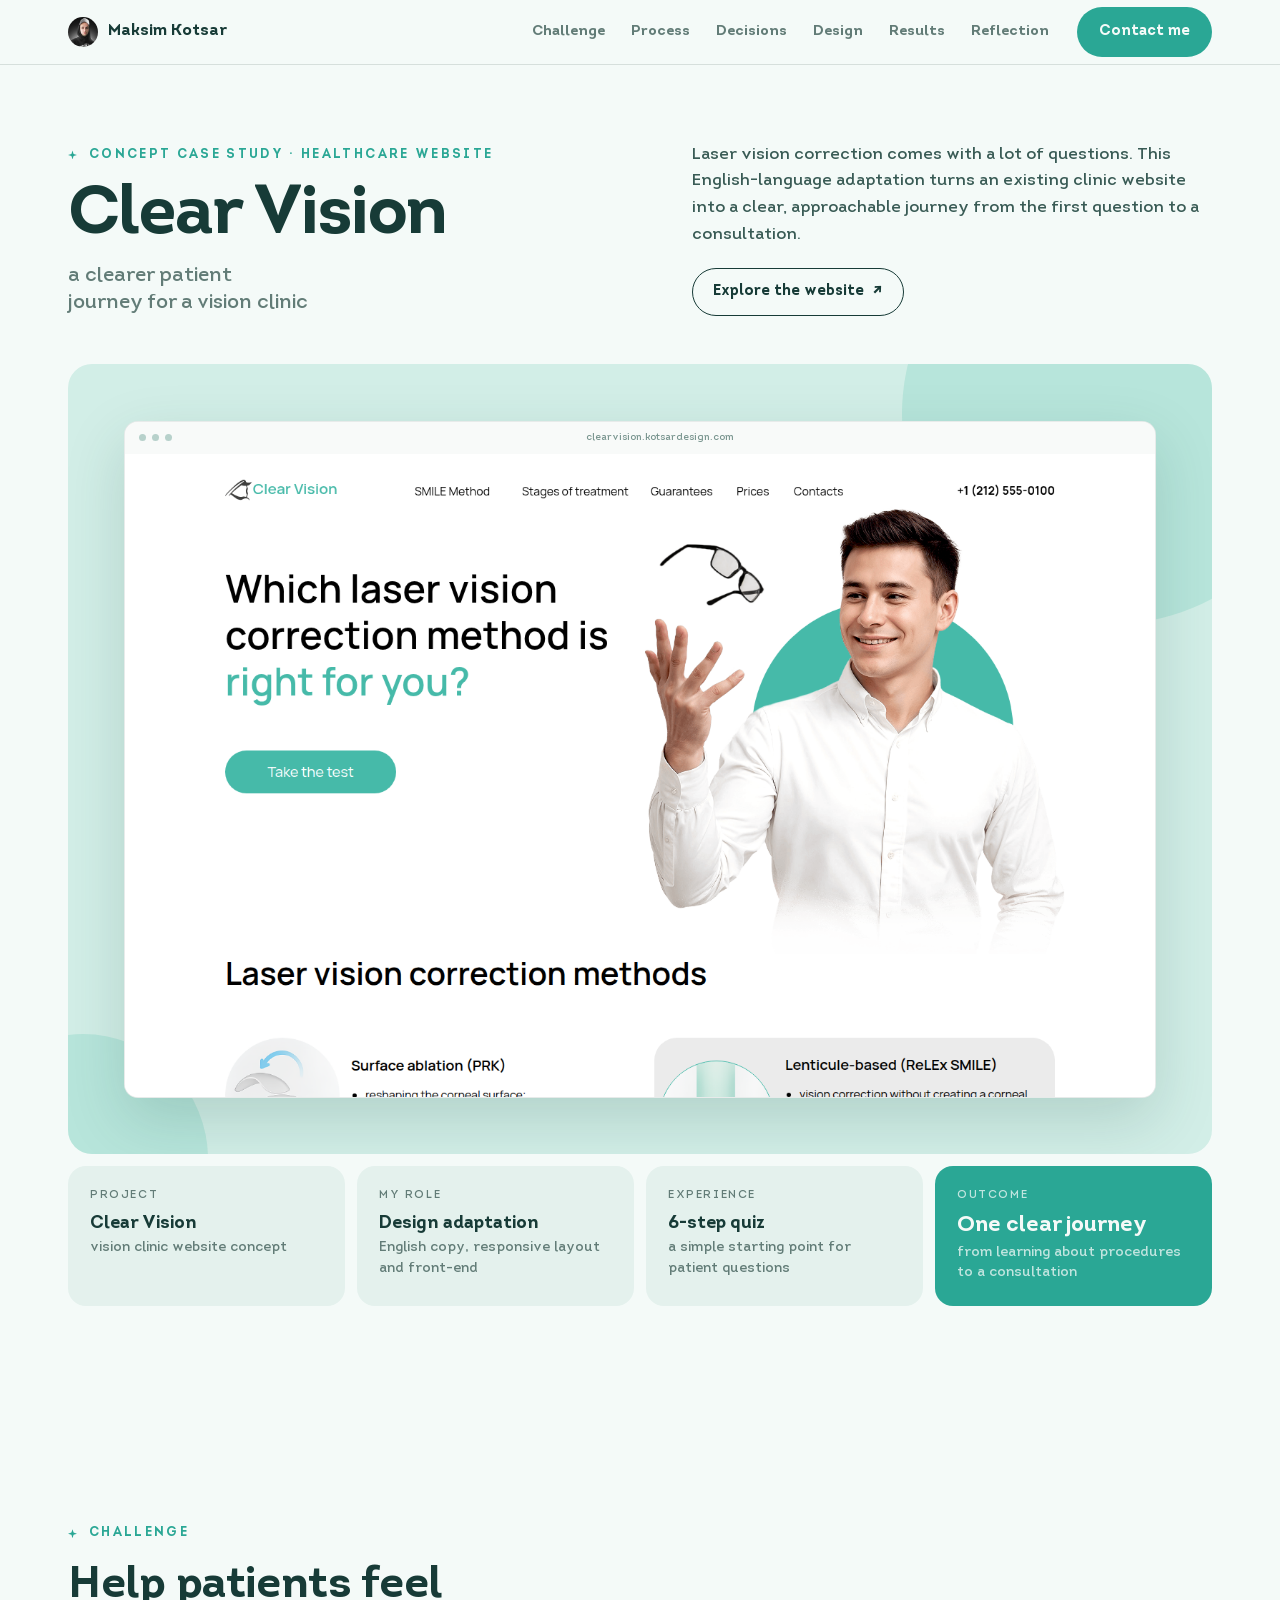
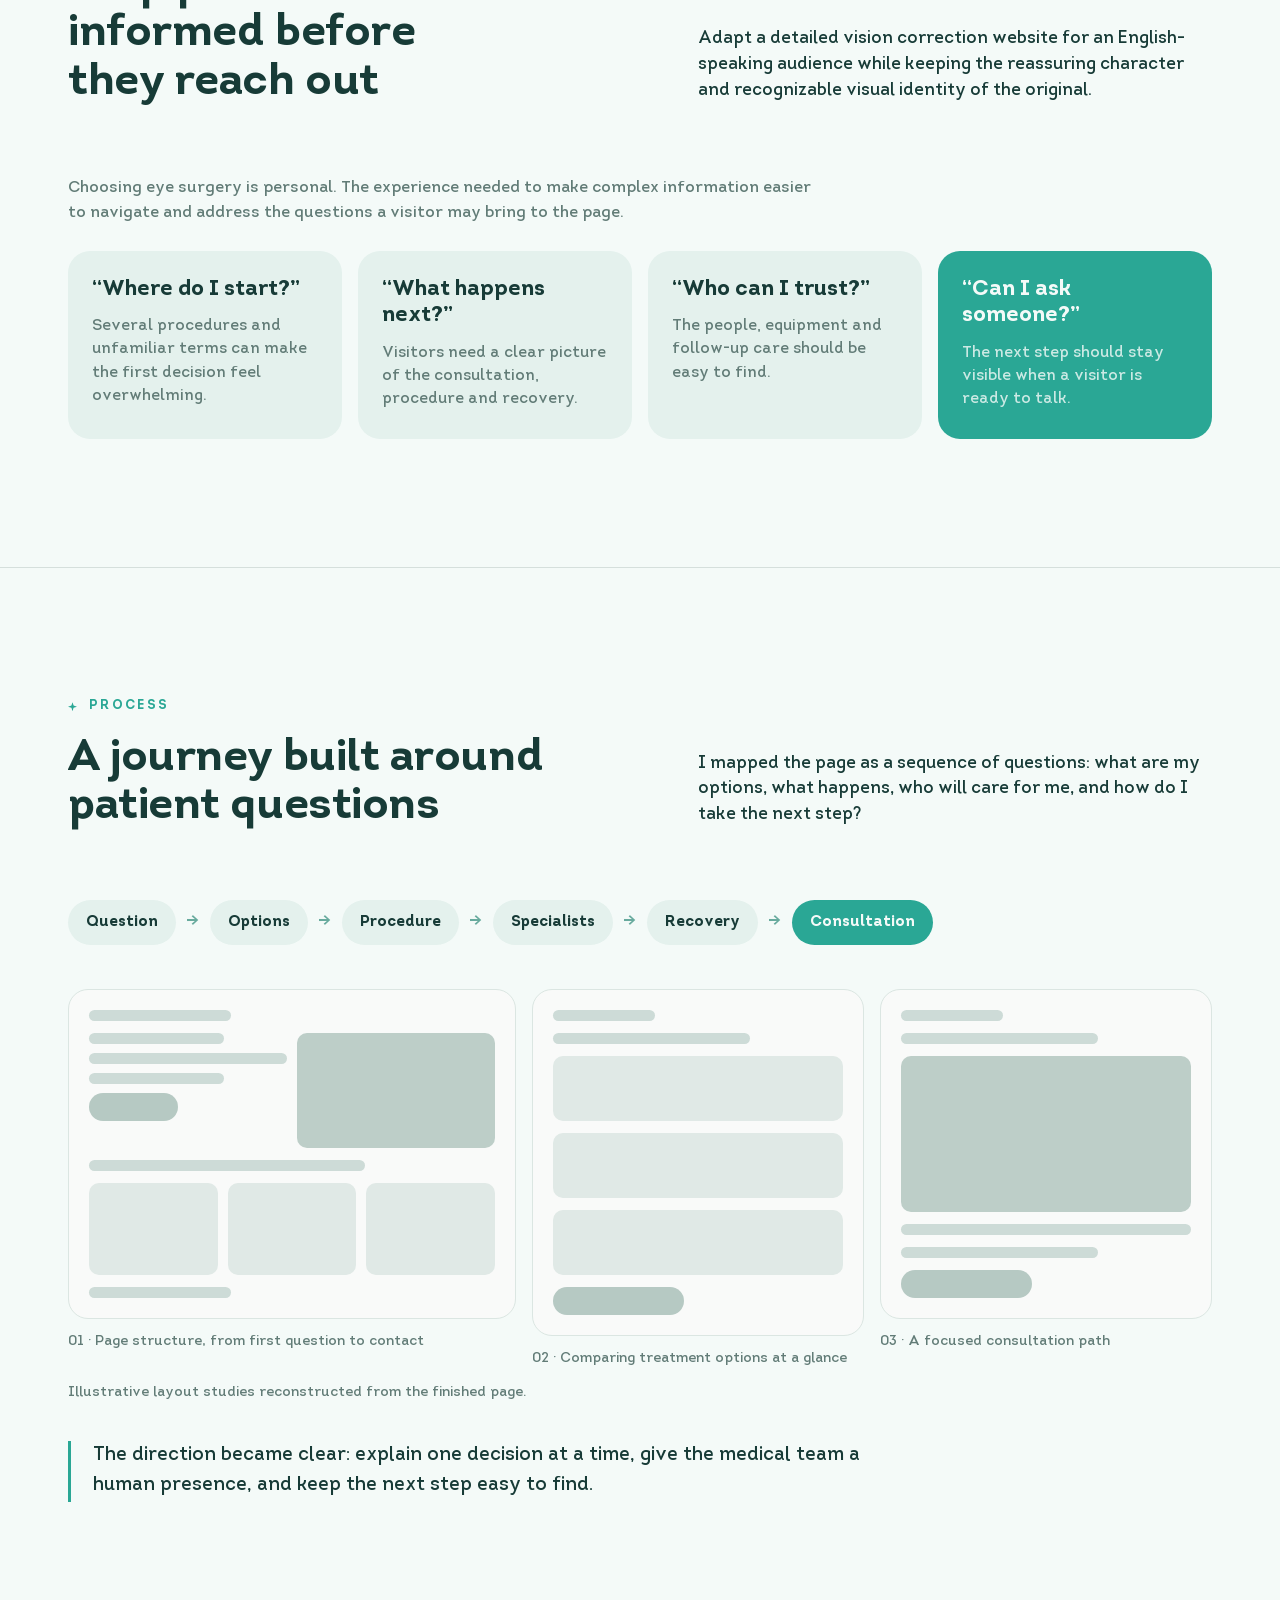
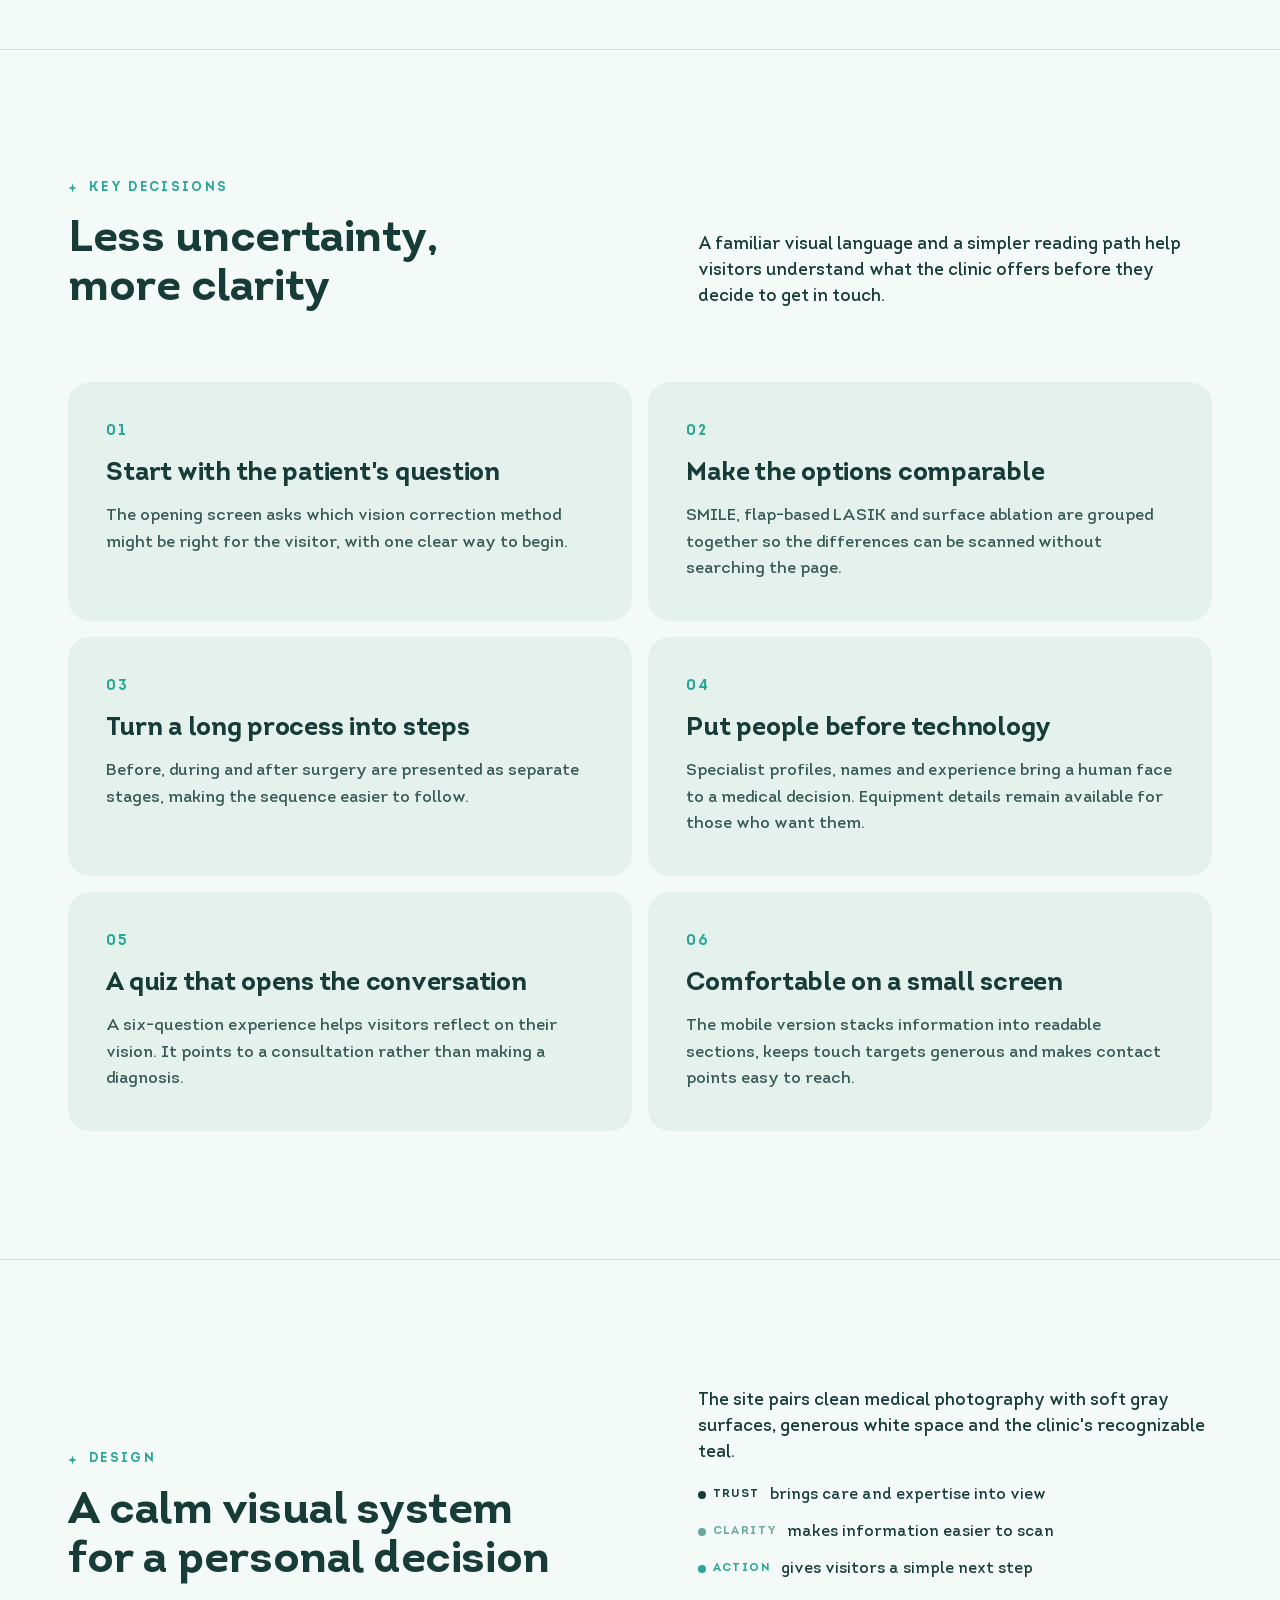
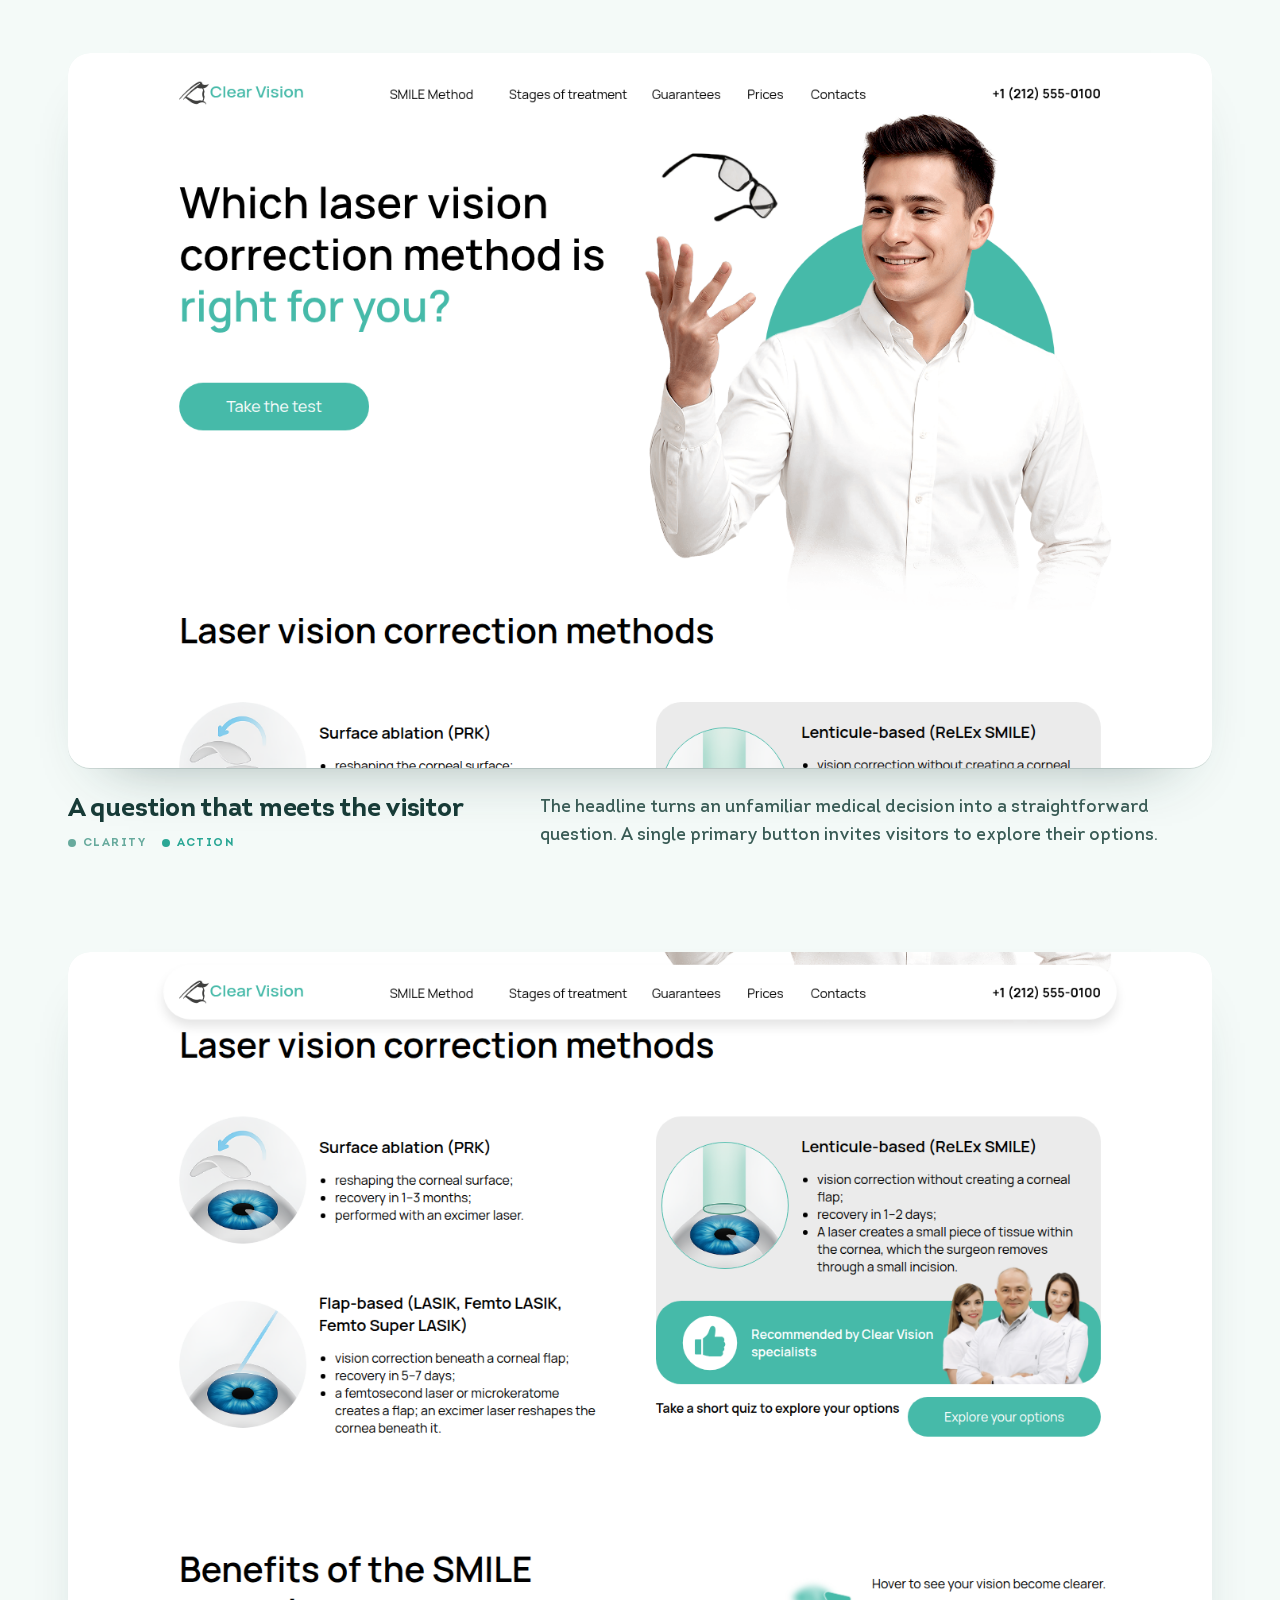
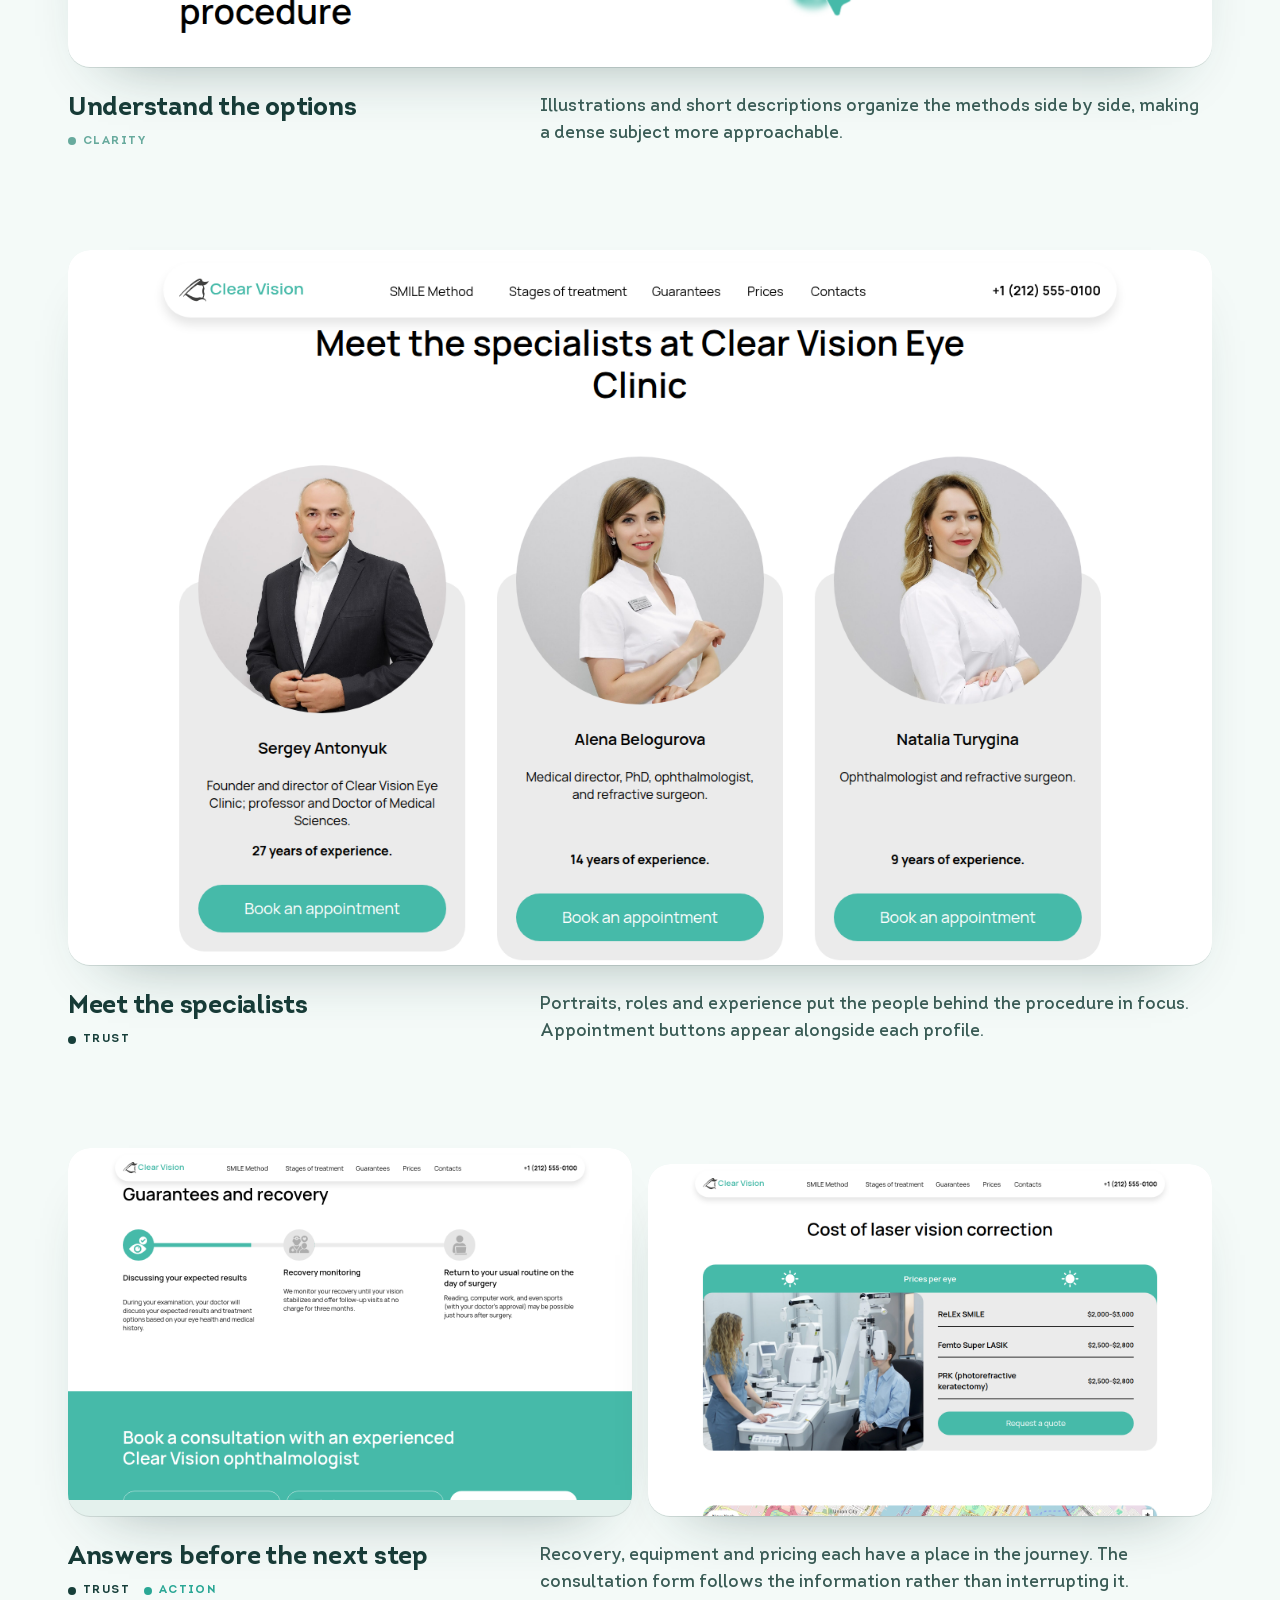
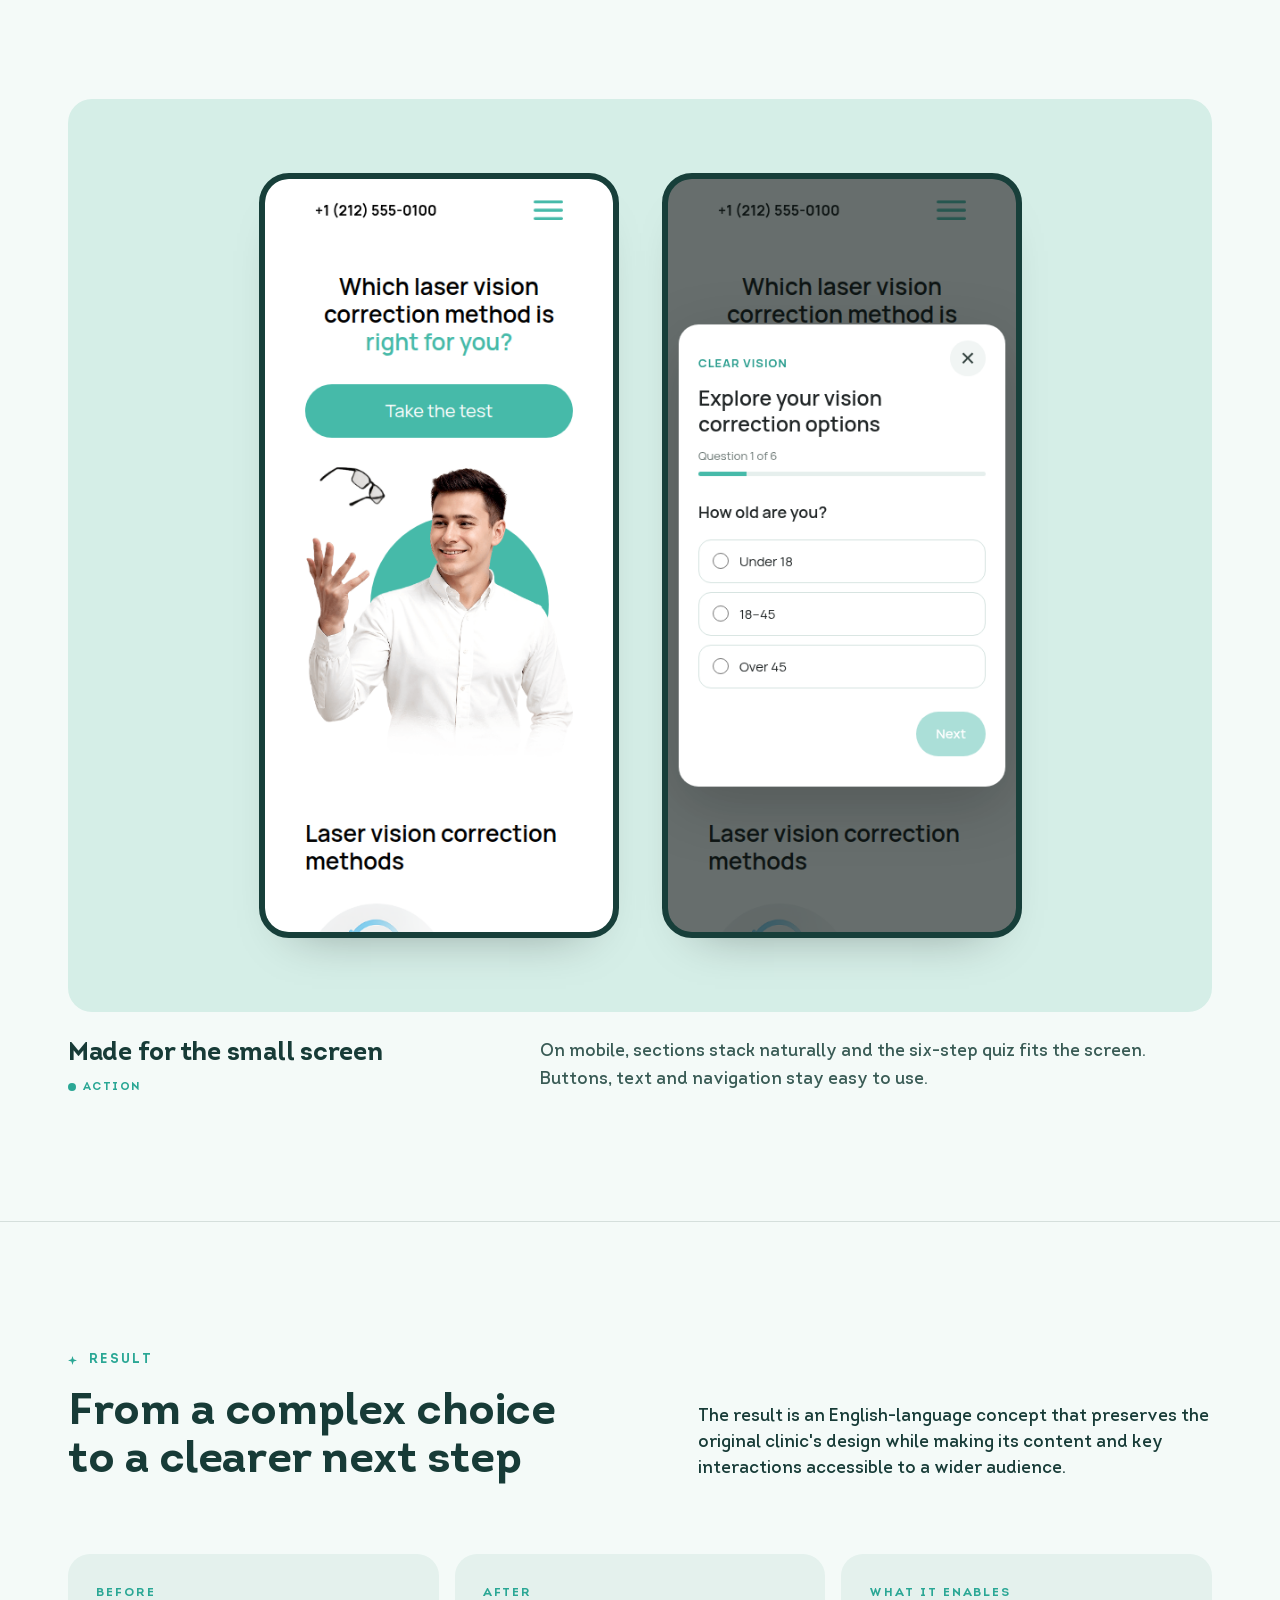
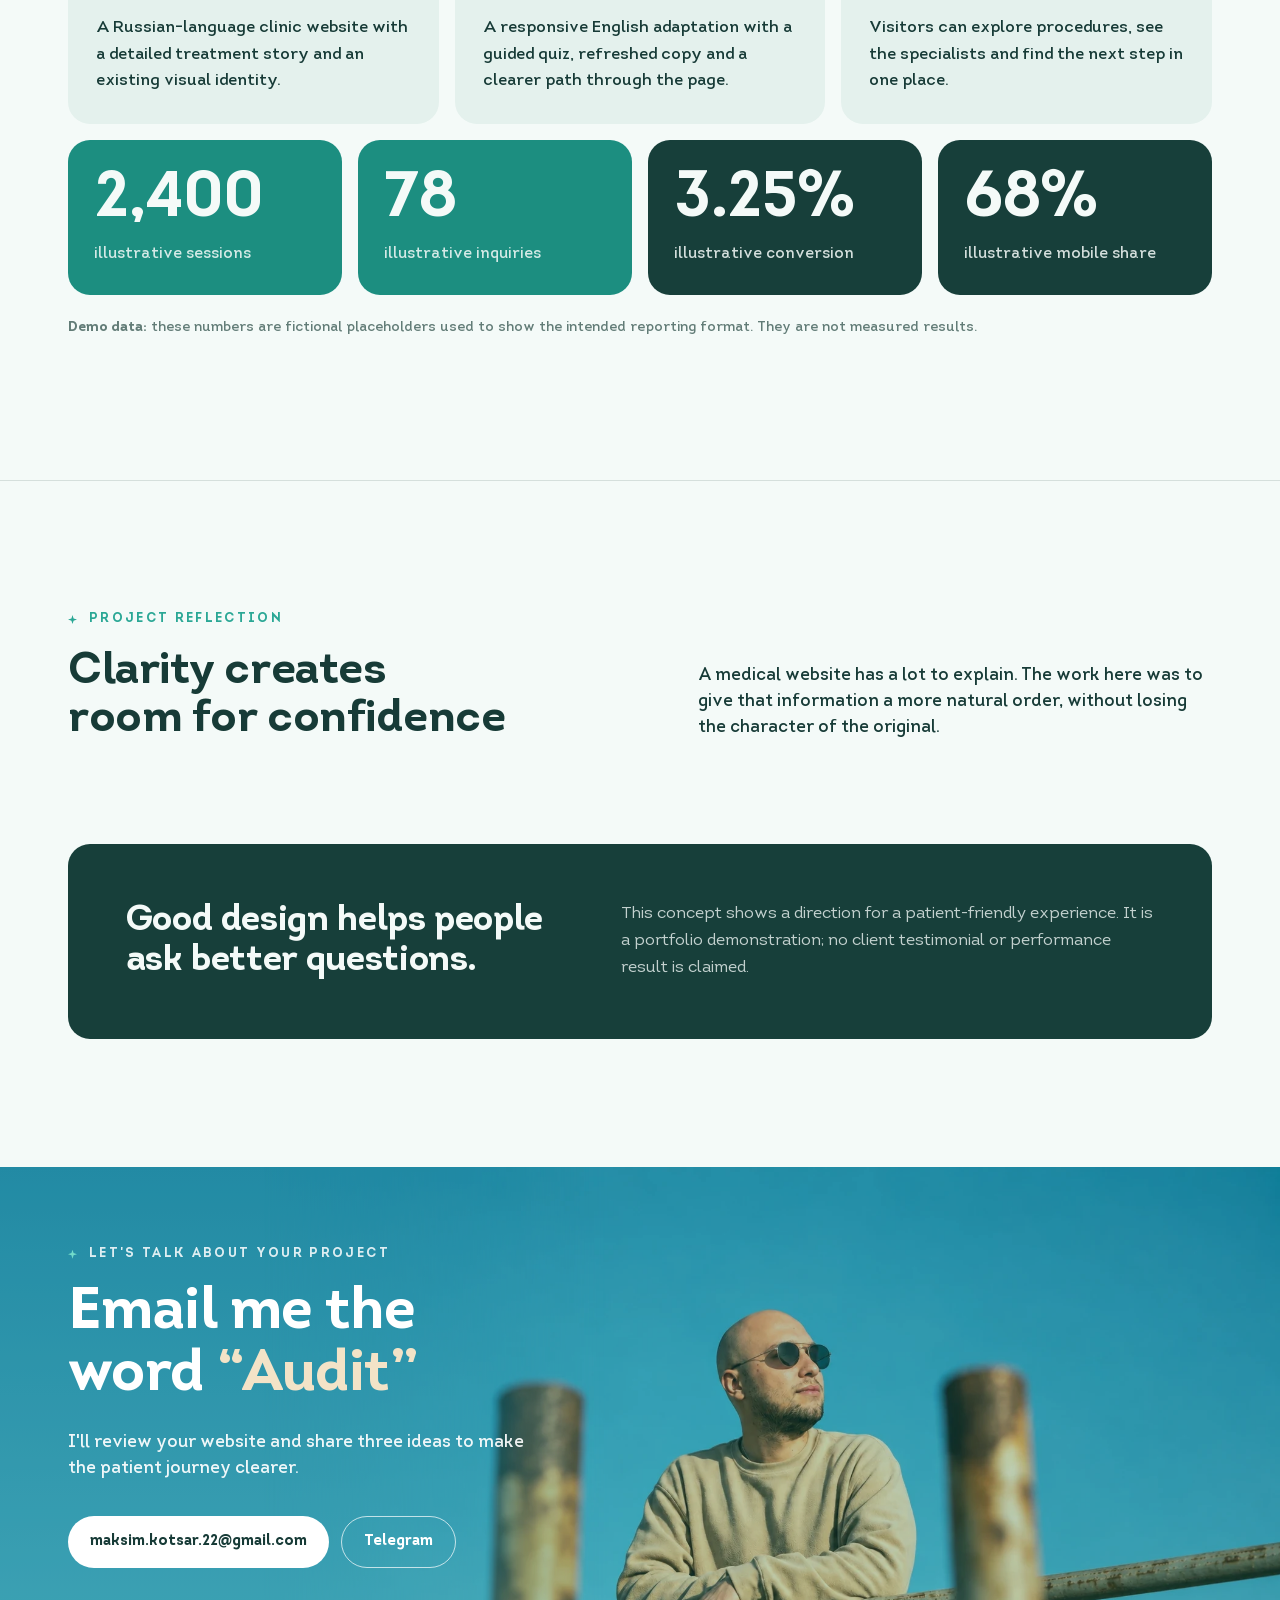
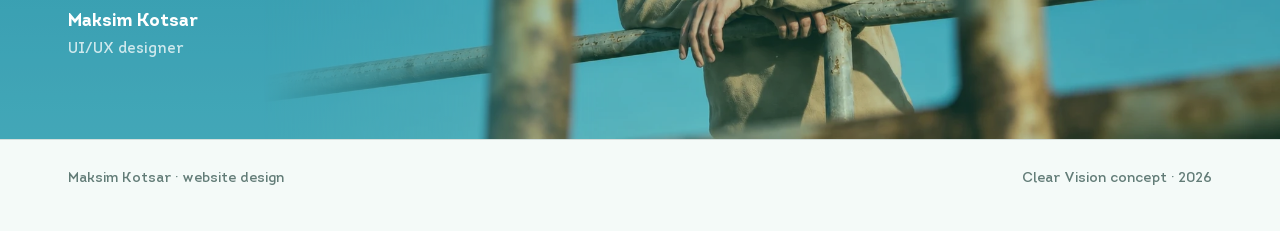
==== commit 98636425: "Refresh case screenshots without scrollbars" ====
--- a/index.html
+++ b/index.html
@@ -1,11 +1,11 @@
 <!doctype html>
 <html lang="en"><head><meta charset="utf-8"><meta name="viewport" content="width=device-width,initial-scale=1"><title>Clear Vision — vision clinic website case study</title><meta name="description" content="A design case study exploring an English-language vision clinic website, from the patient journey to a responsive experience."><meta property="og:title" content="Clear Vision — website case study"><meta property="og:description" content="A clearer patient journey for a vision clinic."><meta property="og:type" content="website"><link rel="stylesheet" href="style.css"><link rel="icon" href="assets/img/favicon.svg" type="image/svg+xml"></head>
 <body><header class="bar"><div class="wrap"><span class="name-ph"><img src="assets/img/maksim-avatar.webp" alt="" width="30" height="30">Maksim Kotsar<em> · websites for healthcare</em></span><nav class="nav" aria-label="Sections"><a href="#task">Challenge</a><a href="#process">Process</a><a href="#decisions">Decisions</a><a href="#design">Design</a><a href="#result">Results</a><a href="#reflection">Reflection</a></nav><div class="bar-r"><a class="btn" href="#contact">Contact me</a><button class="burger" type="button" aria-expanded="false" aria-controls="menu" aria-label="Open menu"><i></i></button></div></div><nav class="menu" id="menu" aria-label="Mobile sections"><small>Sections</small><a href="#task">Challenge</a><a href="#process">Process</a><a href="#decisions">Decisions</a><a href="#design">Design</a><a href="#result">Results</a><a href="#reflection">Reflection</a><a class="btn" href="#contact">Contact me</a></nav><div class="progress" aria-hidden="true"></div></header>
-<main><div class="hero"><div class="wrap"><div class="hb-top"><div><div class="kicker">Concept case study · Healthcare website</div><h1><span class="hb-name">Clear Vision</span><span class="hb-sub">a clearer patient journey for a vision clinic</span></h1></div><div class="hb-right"><p class="lead">Laser vision correction comes with a lot of questions. This English-language adaptation turns an existing clinic website into a clear, approachable journey from the first question to a consultation.</p><a class="site-link" href="https://clearvision.kotsardesign.com/" target="_blank" rel="noopener">Explore the website <span aria-hidden="true">↗</span></a></div></div><div class="teaser-frame"><a class="browser-shot" href="https://clearvision.kotsardesign.com/" target="_blank" rel="noopener" aria-label="Open the Clear Vision website"><div class="browser-top" aria-hidden="true"><i></i><i></i><i></i><span>clearvision.kotsardesign.com</span></div><img src="assets/img/desktop-hero.png" alt="Clear Vision website showing the opening screen" width="1440" height="900"></a></div><div class="hb-meta"><div><small>Project</small><strong>Clear Vision</strong><span>vision clinic website concept</span></div><div><small>My role</small><strong>Design adaptation</strong><span>English copy, responsive layout and front-end</span></div><div><small>Experience</small><strong>6-step quiz</strong><span>a simple starting point for patient questions</span></div><div class="res"><small>Outcome</small><strong>One clear journey</strong><span>from learning about procedures to a consultation</span></div></div></div></div>
+<main><div class="hero"><div class="wrap"><div class="hb-top"><div><div class="kicker">Concept case study · Healthcare website</div><h1><span class="hb-name">Clear Vision</span><span class="hb-sub">a clearer patient journey for a vision clinic</span></h1></div><div class="hb-right"><p class="lead">Laser vision correction comes with a lot of questions. This English-language adaptation turns an existing clinic website into a clear, approachable journey from the first question to a consultation.</p><a class="site-link" href="https://clearvision.kotsardesign.com/" target="_blank" rel="noopener">Explore the website <span aria-hidden="true">↗</span></a></div></div><div class="teaser-frame"><a class="browser-shot" href="https://clearvision.kotsardesign.com/" target="_blank" rel="noopener" aria-label="Open the Clear Vision website"><div class="browser-top" aria-hidden="true"><i></i><i></i><i></i><span>clearvision.kotsardesign.com</span></div><img src="assets/img/desktop-hero.png?v=2" alt="Clear Vision website showing the opening screen" width="1440" height="900"></a></div><div class="hb-meta"><div><small>Project</small><strong>Clear Vision</strong><span>vision clinic website concept</span></div><div><small>My role</small><strong>Design adaptation</strong><span>English copy, responsive layout and front-end</span></div><div><small>Experience</small><strong>6-step quiz</strong><span>a simple starting point for patient questions</span></div><div class="res"><small>Outcome</small><strong>One clear journey</strong><span>from learning about procedures to a consultation</span></div></div></div></div>
 <section id="task"><div class="wrap"><div class="sec-head"><div><div class="kicker">Challenge</div><h2>Help patients feel informed before they reach out</h2></div><p class="lead">Adapt a detailed vision correction website for an English-speaking audience while keeping the reassuring character and recognizable visual identity of the original.</p></div><p class="obj-intro">Choosing eye surgery is personal. The experience needed to make complex information easier to navigate and address the questions a visitor may bring to the page.</p><div class="objections"><div class="obj"><div class="q">“Where do I start?”</div><p>Several procedures and unfamiliar terms can make the first decision feel overwhelming.</p></div><div class="obj"><div class="q">“What happens next?”</div><p>Visitors need a clear picture of the consultation, procedure and recovery.</p></div><div class="obj"><div class="q">“Who can I trust?”</div><p>The people, equipment and follow-up care should be easy to find.</p></div><div class="obj"><div class="q">“Can I ask someone?”</div><p>The next step should stay visible when a visitor is ready to talk.</p></div></div></div></section>
 <section id="process"><div class="wrap"><div class="sec-head"><div><div class="kicker">Process</div><h2>A journey built around patient questions</h2></div><p class="lead">I mapped the page as a sequence of questions: what are my options, what happens, who will care for me, and how do I take the next step?</p></div><div class="journey"><span>Question</span><em>→</em><span>Options</span><em>→</em><span>Procedure</span><em>→</em><span>Specialists</span><em>→</em><span>Recovery</span><em>→</em><span>Consultation</span></div><div class="proto-grid"><figure class="proto-figure"><div class="proto-canvas"><div class="proto-bar short"></div><div class="proto-row"><div class="proto-content"><div class="proto-bar medium"></div><div class="proto-bar"></div><div class="proto-bar medium"></div><div class="proto-button"></div></div><div class="proto-box dark"></div></div><div class="proto-bar medium"></div><div class="proto-row"><div class="proto-box"></div><div class="proto-box"></div><div class="proto-box"></div></div><div class="proto-bar short"></div></div><figcaption>01 · Page structure, from first question to contact</figcaption></figure><figure class="proto-figure"><div class="proto-canvas"><div class="proto-bar short"></div><div class="proto-bar medium"></div><div class="proto-box"></div><div class="proto-box"></div><div class="proto-box"></div><div class="proto-button"></div></div><figcaption>02 · Comparing treatment options at a glance</figcaption></figure><figure class="proto-figure"><div class="proto-canvas"><div class="proto-bar short"></div><div class="proto-bar medium"></div><div class="proto-box dark"></div><div class="proto-bar"></div><div class="proto-bar medium"></div><div class="proto-button"></div></div><figcaption>03 · A focused consultation path</figcaption></figure></div><p class="case-note">Illustrative layout studies reconstructed from the finished page.</p><p class="quote-note">The direction became clear: explain one decision at a time, give the medical team a human presence, and keep the next step easy to find.</p></div></section>
 <section id="decisions"><div class="wrap"><div class="sec-head"><div><div class="kicker">Key decisions</div><h2>Less uncertainty, more clarity</h2></div><p class="lead">A familiar visual language and a simpler reading path help visitors understand what the clinic offers before they decide to get in touch.</p></div><div class="decisions"><article class="dec"><div class="n">01</div><h3>Start with the patient's question</h3><p>The opening screen asks which vision correction method might be right for the visitor, with one clear way to begin.</p></article><article class="dec"><div class="n">02</div><h3>Make the options comparable</h3><p>SMILE, flap-based LASIK and surface ablation are grouped together so the differences can be scanned without searching the page.</p></article><article class="dec"><div class="n">03</div><h3>Turn a long process into steps</h3><p>Before, during and after surgery are presented as separate stages, making the sequence easier to follow.</p></article><article class="dec"><div class="n">04</div><h3>Put people before technology</h3><p>Specialist profiles, names and experience bring a human face to a medical decision. Equipment details remain available for those who want them.</p></article><article class="dec"><div class="n">05</div><h3>A quiz that opens the conversation</h3><p>A six-question experience helps visitors reflect on their vision. It points to a consultation rather than making a diagnosis.</p></article><article class="dec"><div class="n">06</div><h3>Comfortable on a small screen</h3><p>The mobile version stacks information into readable sections, keeps touch targets generous and makes contact points easy to reach.</p></article></div></div></section>
-<section id="design"><div class="wrap"><div class="sec-head"><div><div class="kicker">Design</div><h2>A calm visual system for a personal decision</h2></div><div><p class="lead">The site pairs clean medical photography with soft gray surfaces, generous white space and the clinic's recognizable teal.</p><div class="legend"><div><span class="tag t-trust">Trust</span> brings care and expertise into view</div><div><span class="tag t-want">Clarity</span> makes information easier to scan</div><div><span class="tag t-buy">Action</span> gives visitors a simple next step</div></div></div></div><figure class="shot"><div class="media"><img src="assets/img/desktop-hero.png" alt="Clear Vision homepage with the main question and test button" loading="lazy" width="1440" height="900"></div><figcaption class="cap"><h3>A question that meets the visitor<span class="tags"><span class="tag t-want">Clarity</span><span class="tag t-buy">Action</span></span></h3><p>The headline turns an unfamiliar medical decision into a straightforward question. A single primary button invites visitors to explore their options.</p></figcaption></figure><figure class="shot"><div class="media"><img src="assets/img/methods.png" alt="A comparison of vision correction methods" loading="lazy" width="1440" height="900"></div><figcaption class="cap"><h3>Understand the options<span class="tags"><span class="tag t-want">Clarity</span></span></h3><p>Illustrations and short descriptions organize the methods side by side, making a dense subject more approachable.</p></figcaption></figure><figure class="shot"><div class="media"><img src="assets/img/doctors.png" alt="Specialist profiles and consultation buttons" loading="lazy" width="1440" height="900"></div><figcaption class="cap"><h3>Meet the specialists<span class="tags"><span class="tag t-trust">Trust</span></span></h3><p>Portraits, roles and experience put the people behind the procedure in focus. Appointment buttons appear alongside each profile.</p></figcaption></figure><figure class="shot"><div class="showcase-pair"><div class="media"><img src="assets/img/recovery.png" alt="Recovery information and consultation form" loading="lazy" width="1440" height="900"></div><div class="media"><img src="assets/img/price.png" alt="The vision correction pricing section" loading="lazy" width="1440" height="900"></div></div><figcaption class="cap"><h3>Answers before the next step<span class="tags"><span class="tag t-trust">Trust</span><span class="tag t-buy">Action</span></span></h3><p>Recovery, equipment and pricing each have a place in the journey. The consultation form follows the information rather than interrupting it.</p></figcaption></figure><figure class="shot"><div class="mobile-stage"><div class="phones"><div class="phone"><img src="assets/img/mobile-hero.png" alt="Mobile homepage" loading="lazy" width="390" height="844"></div><div class="phone"><img src="assets/img/mobile-quiz.png" alt="Mobile view of the vision questionnaire" loading="lazy" width="390" height="844"></div></div></div><figcaption class="cap"><h3>Made for the small screen<span class="tags"><span class="tag t-buy">Action</span></span></h3><p>On mobile, sections stack naturally and the six-step quiz fits the screen. Buttons, text and navigation stay easy to use.</p></figcaption></figure></div></section>
+<section id="design"><div class="wrap"><div class="sec-head"><div><div class="kicker">Design</div><h2>A calm visual system for a personal decision</h2></div><div><p class="lead">The site pairs clean medical photography with soft gray surfaces, generous white space and the clinic's recognizable teal.</p><div class="legend"><div><span class="tag t-trust">Trust</span> brings care and expertise into view</div><div><span class="tag t-want">Clarity</span> makes information easier to scan</div><div><span class="tag t-buy">Action</span> gives visitors a simple next step</div></div></div></div><figure class="shot"><div class="media"><img src="assets/img/desktop-hero.png?v=2" alt="Clear Vision homepage with the main question and test button" loading="lazy" width="1440" height="900"></div><figcaption class="cap"><h3>A question that meets the visitor<span class="tags"><span class="tag t-want">Clarity</span><span class="tag t-buy">Action</span></span></h3><p>The headline turns an unfamiliar medical decision into a straightforward question. A single primary button invites visitors to explore their options.</p></figcaption></figure><figure class="shot"><div class="media"><img src="assets/img/methods.png?v=2" alt="A comparison of vision correction methods" loading="lazy" width="1440" height="900"></div><figcaption class="cap"><h3>Understand the options<span class="tags"><span class="tag t-want">Clarity</span></span></h3><p>Illustrations and short descriptions organize the methods side by side, making a dense subject more approachable.</p></figcaption></figure><figure class="shot"><div class="media"><img src="assets/img/doctors.png?v=2" alt="Specialist profiles and consultation buttons" loading="lazy" width="1440" height="900"></div><figcaption class="cap"><h3>Meet the specialists<span class="tags"><span class="tag t-trust">Trust</span></span></h3><p>Portraits, roles and experience put the people behind the procedure in focus. Appointment buttons appear alongside each profile.</p></figcaption></figure><figure class="shot"><div class="showcase-pair"><div class="media"><img src="assets/img/recovery.png?v=2" alt="Recovery information and consultation form" loading="lazy" width="1440" height="900"></div><div class="media"><img src="assets/img/price.png?v=2" alt="The vision correction pricing section" loading="lazy" width="1440" height="900"></div></div><figcaption class="cap"><h3>Answers before the next step<span class="tags"><span class="tag t-trust">Trust</span><span class="tag t-buy">Action</span></span></h3><p>Recovery, equipment and pricing each have a place in the journey. The consultation form follows the information rather than interrupting it.</p></figcaption></figure><figure class="shot"><div class="mobile-stage"><div class="phones"><div class="phone"><img src="assets/img/mobile-hero.png?v=2" alt="Mobile homepage" loading="lazy" width="390" height="844"></div><div class="phone"><img src="assets/img/mobile-quiz.png?v=2" alt="Mobile view of the vision questionnaire" loading="lazy" width="390" height="844"></div></div></div><figcaption class="cap"><h3>Made for the small screen<span class="tags"><span class="tag t-buy">Action</span></span></h3><p>On mobile, sections stack naturally and the six-step quiz fits the screen. Buttons, text and navigation stay easy to use.</p></figcaption></figure></div></section>
 <section id="result"><div class="wrap"><div class="sec-head"><div><div class="kicker">Result</div><h2>From a complex choice to a clearer next step</h2></div><p class="lead">The result is an English-language concept that preserves the original clinic's design while making its content and key interactions accessible to a wider audience.</p></div><div class="ba"><div><small>Before</small><p>A Russian-language clinic website with a detailed treatment story and an existing visual identity.</p></div><div><small>After</small><p>A responsive English adaptation with a guided quiz, refreshed copy and a clearer path through the page.</p></div><div><small>What it enables</small><p>Visitors can explore procedures, see the specialists and find the next step in one place.</p></div></div><div class="stats"><div class="stat"><b>2,400</b><span>illustrative sessions</span></div><div class="stat"><b>78</b><span>illustrative inquiries</span></div><div class="stat"><b>3.25%</b><span>illustrative conversion</span></div><div class="stat"><b>68%</b><span>illustrative mobile share</span></div></div><p class="demo-note"><strong>Demo data:</strong> these numbers are fictional placeholders used to show the intended reporting format. They are not measured results.</p></div></section>
 <section id="reflection"><div class="wrap"><div class="sec-head"><div><div class="kicker">Project reflection</div><h2>Clarity creates room for confidence</h2></div><p class="lead">A medical website has a lot to explain. The work here was to give that information a more natural order, without losing the character of the original.</p></div><div class="motion-note"><h3>Good design helps people ask better questions.</h3><p>This concept shows a direction for a patient-friendly experience. It is a portfolio demonstration; no client testimonial or performance result is claimed.</p></div></div></section>
 <section id="contact" class="contact"><picture class="contact-bg"><source media="(max-width:860px)" srcset="assets/img/contact-mobile.webp" width="751" height="2000"><img src="assets/img/contact-desktop.webp" alt="Maksim Kotsar" width="1672" height="941" loading="lazy"></picture><div class="wrap contact-grid"><div class="cta"><div class="kicker">Let's talk about your project</div><h2>Email me the word <em>“Audit”</em></h2><p class="lead">I'll review your website and share three ideas to make the patient journey clearer.</p><div class="links"><a class="btn" href="mailto:maksim.kotsar.22@gmail.com?subject=Audit">maksim.kotsar.22@gmail.com</a><a class="btn ghost" href="https://t.me/maksimkotsar" target="_blank" rel="noopener">Telegram</a></div><p class="sign"><b>Maksim Kotsar</b>UI/UX designer</p></div></div></section></main><footer><div class="wrap"><span>Maksim Kotsar · website design</span><span>Clear Vision concept · 2026</span></div></footer><script src="script.js" defer></script></body></html>
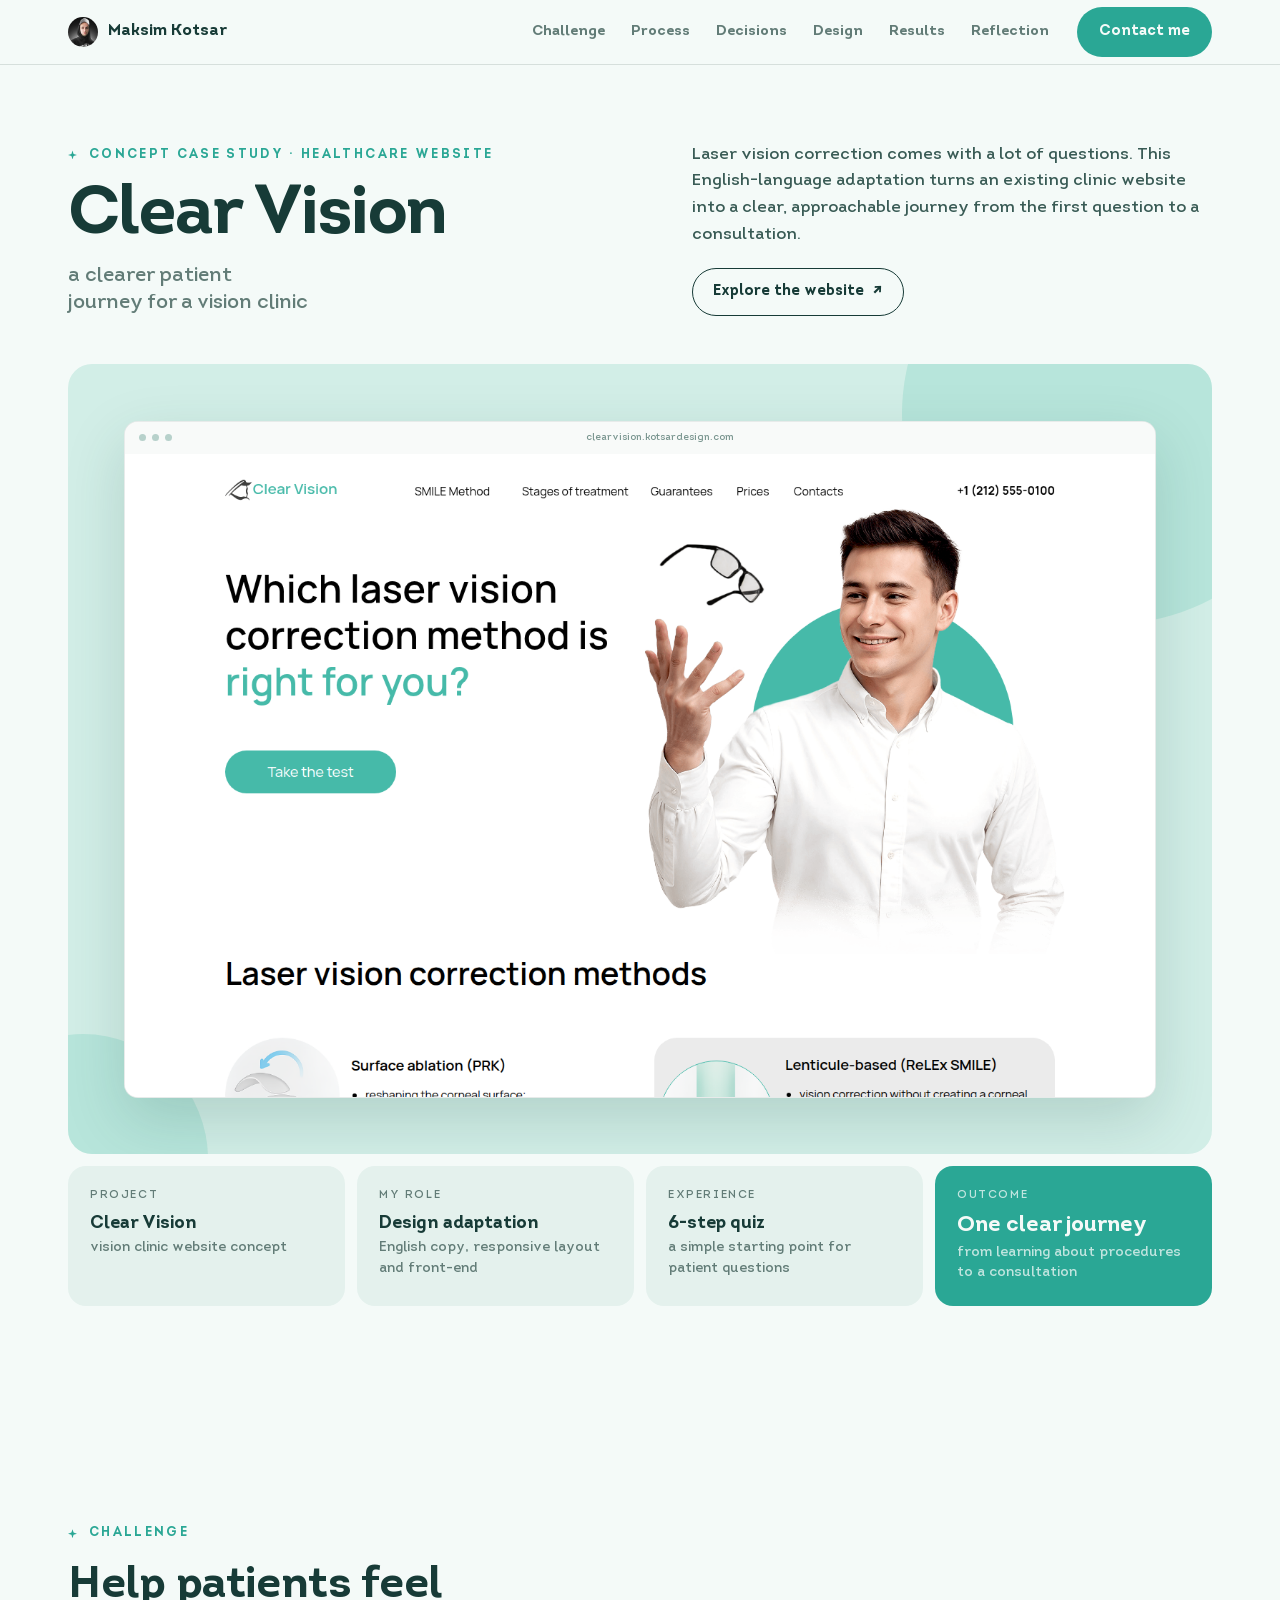
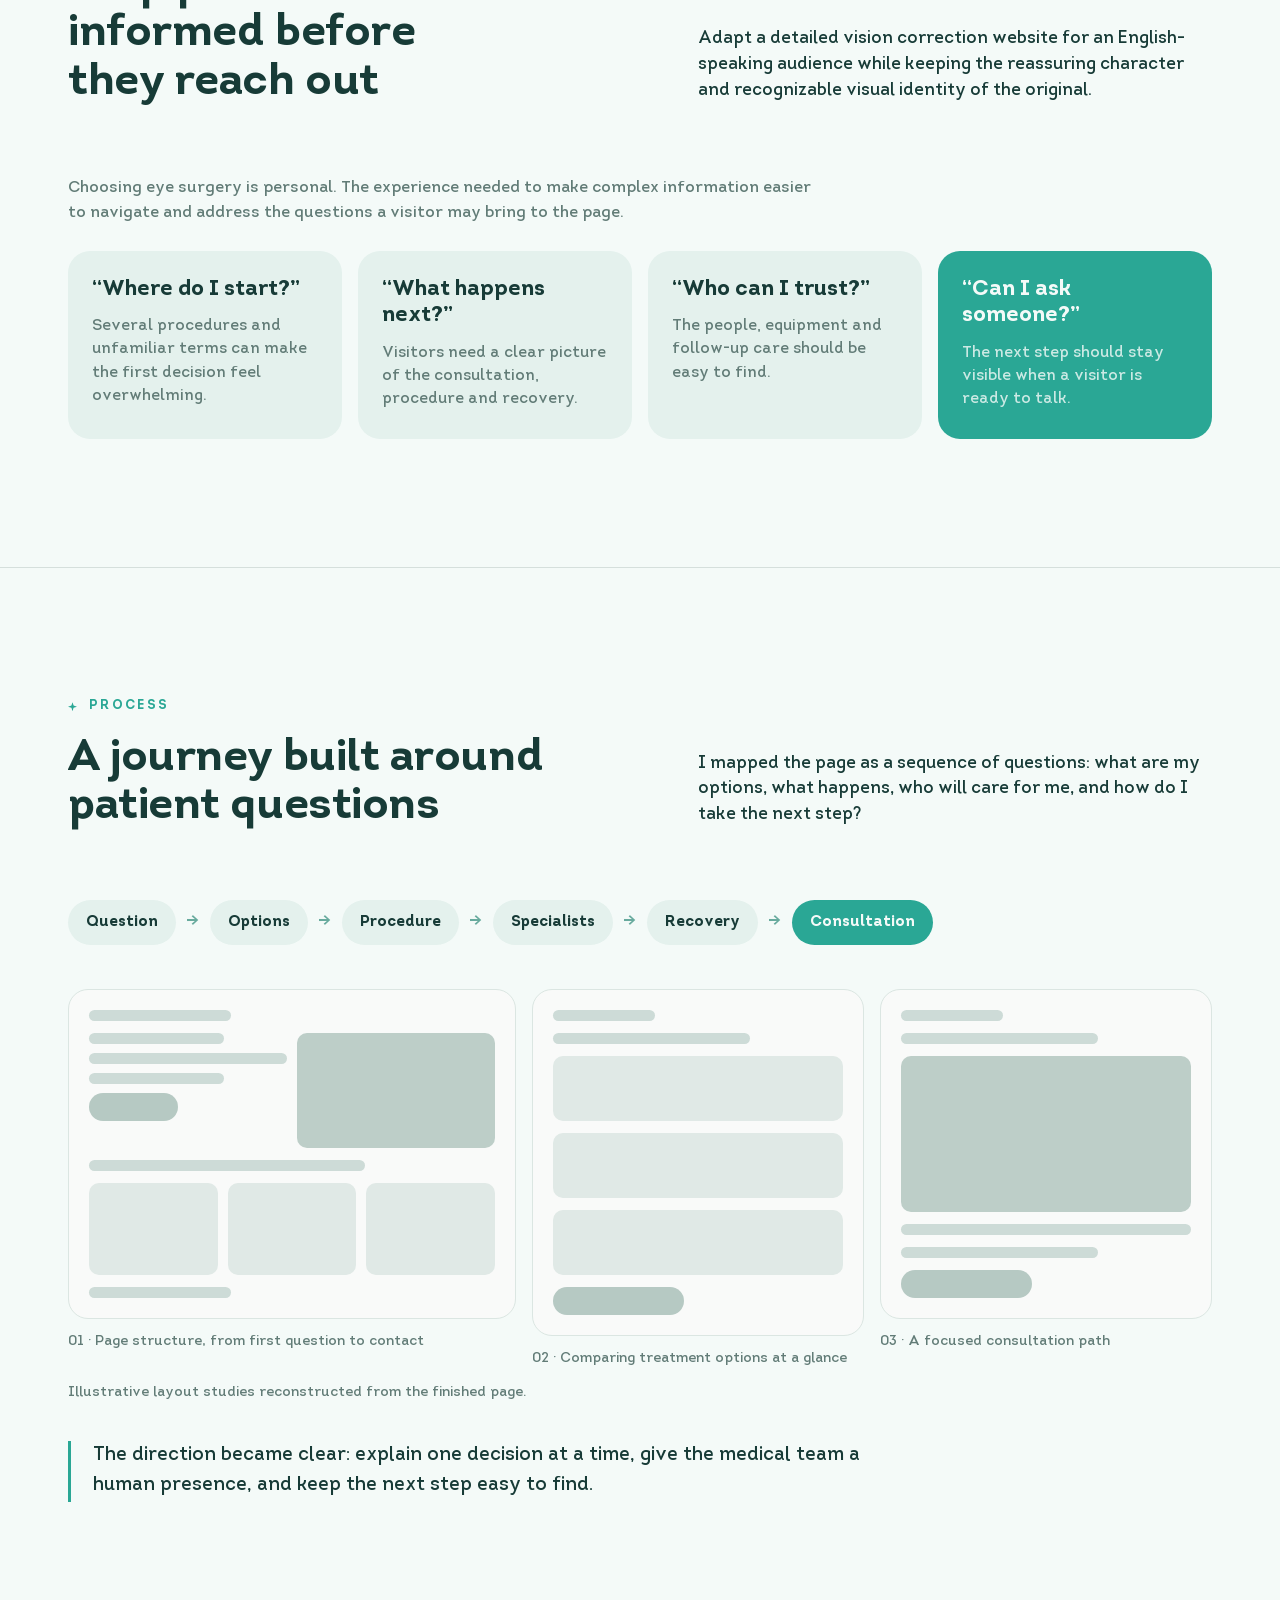
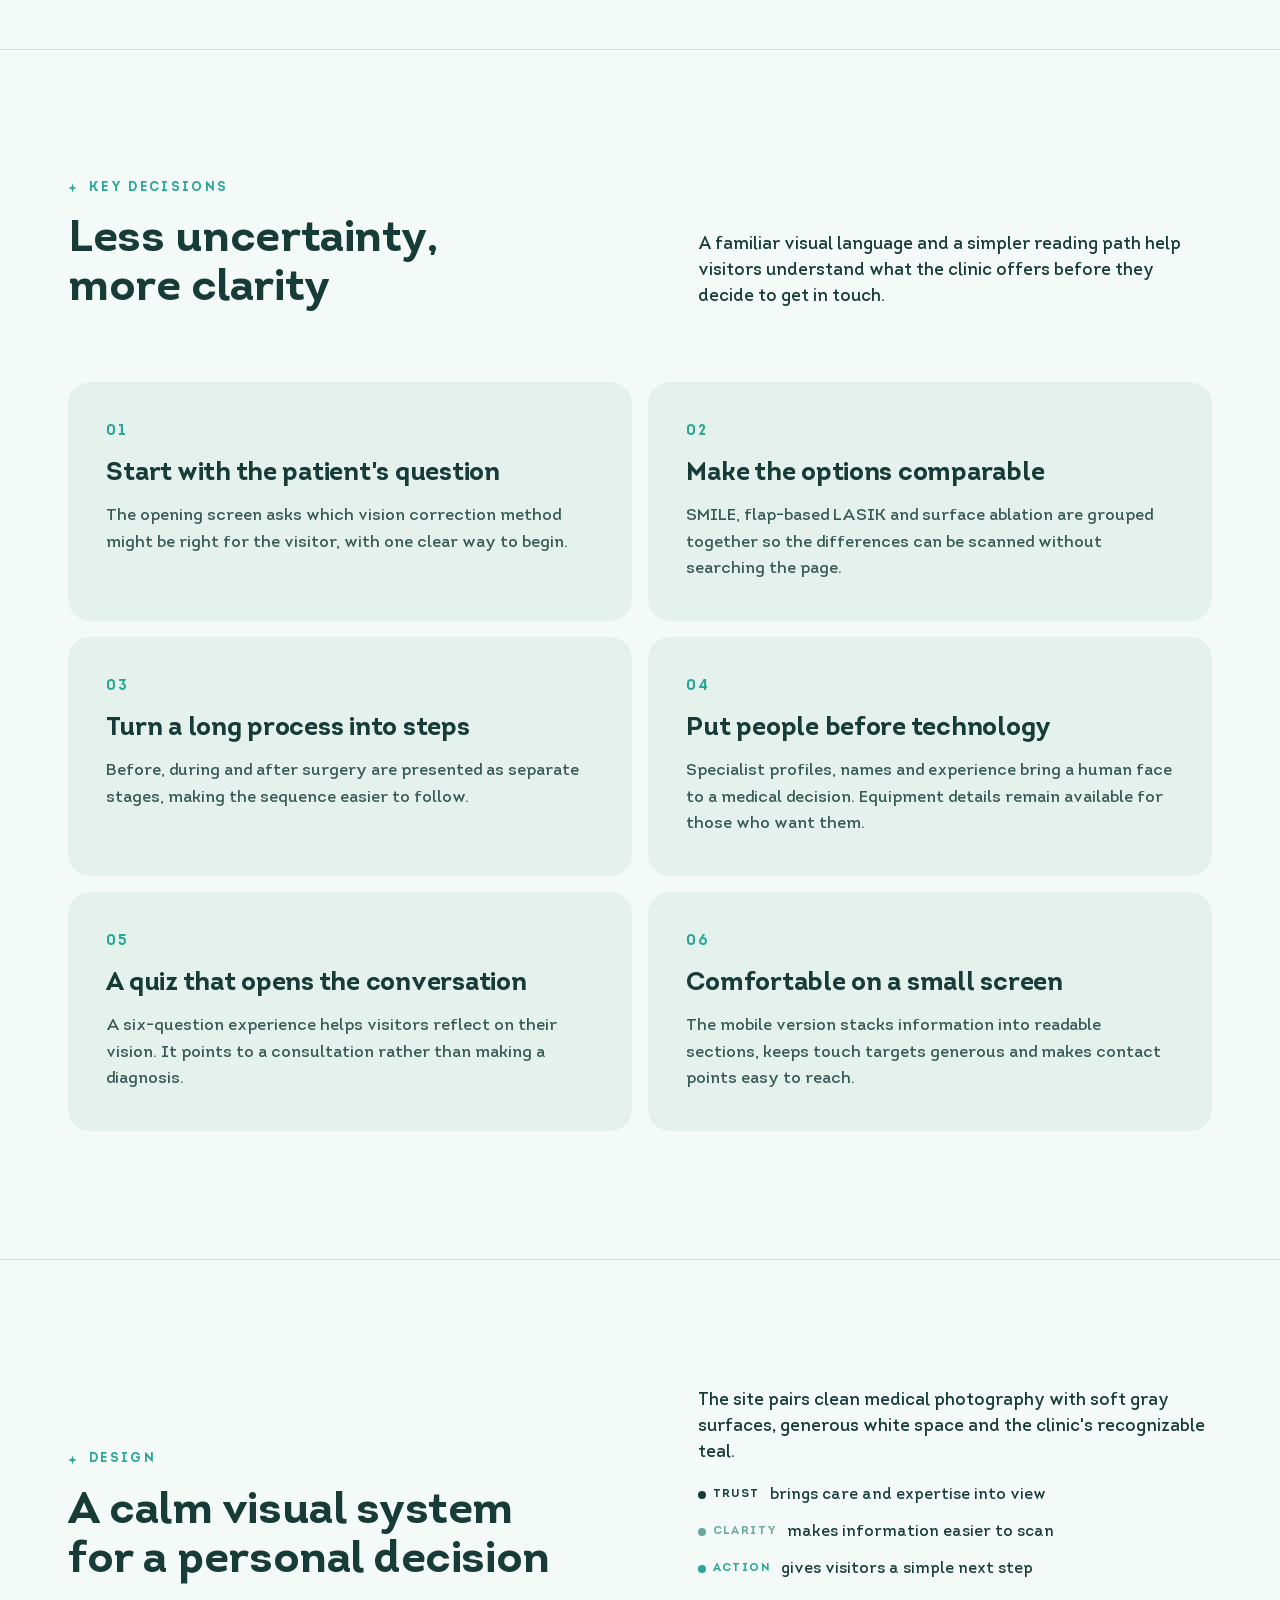
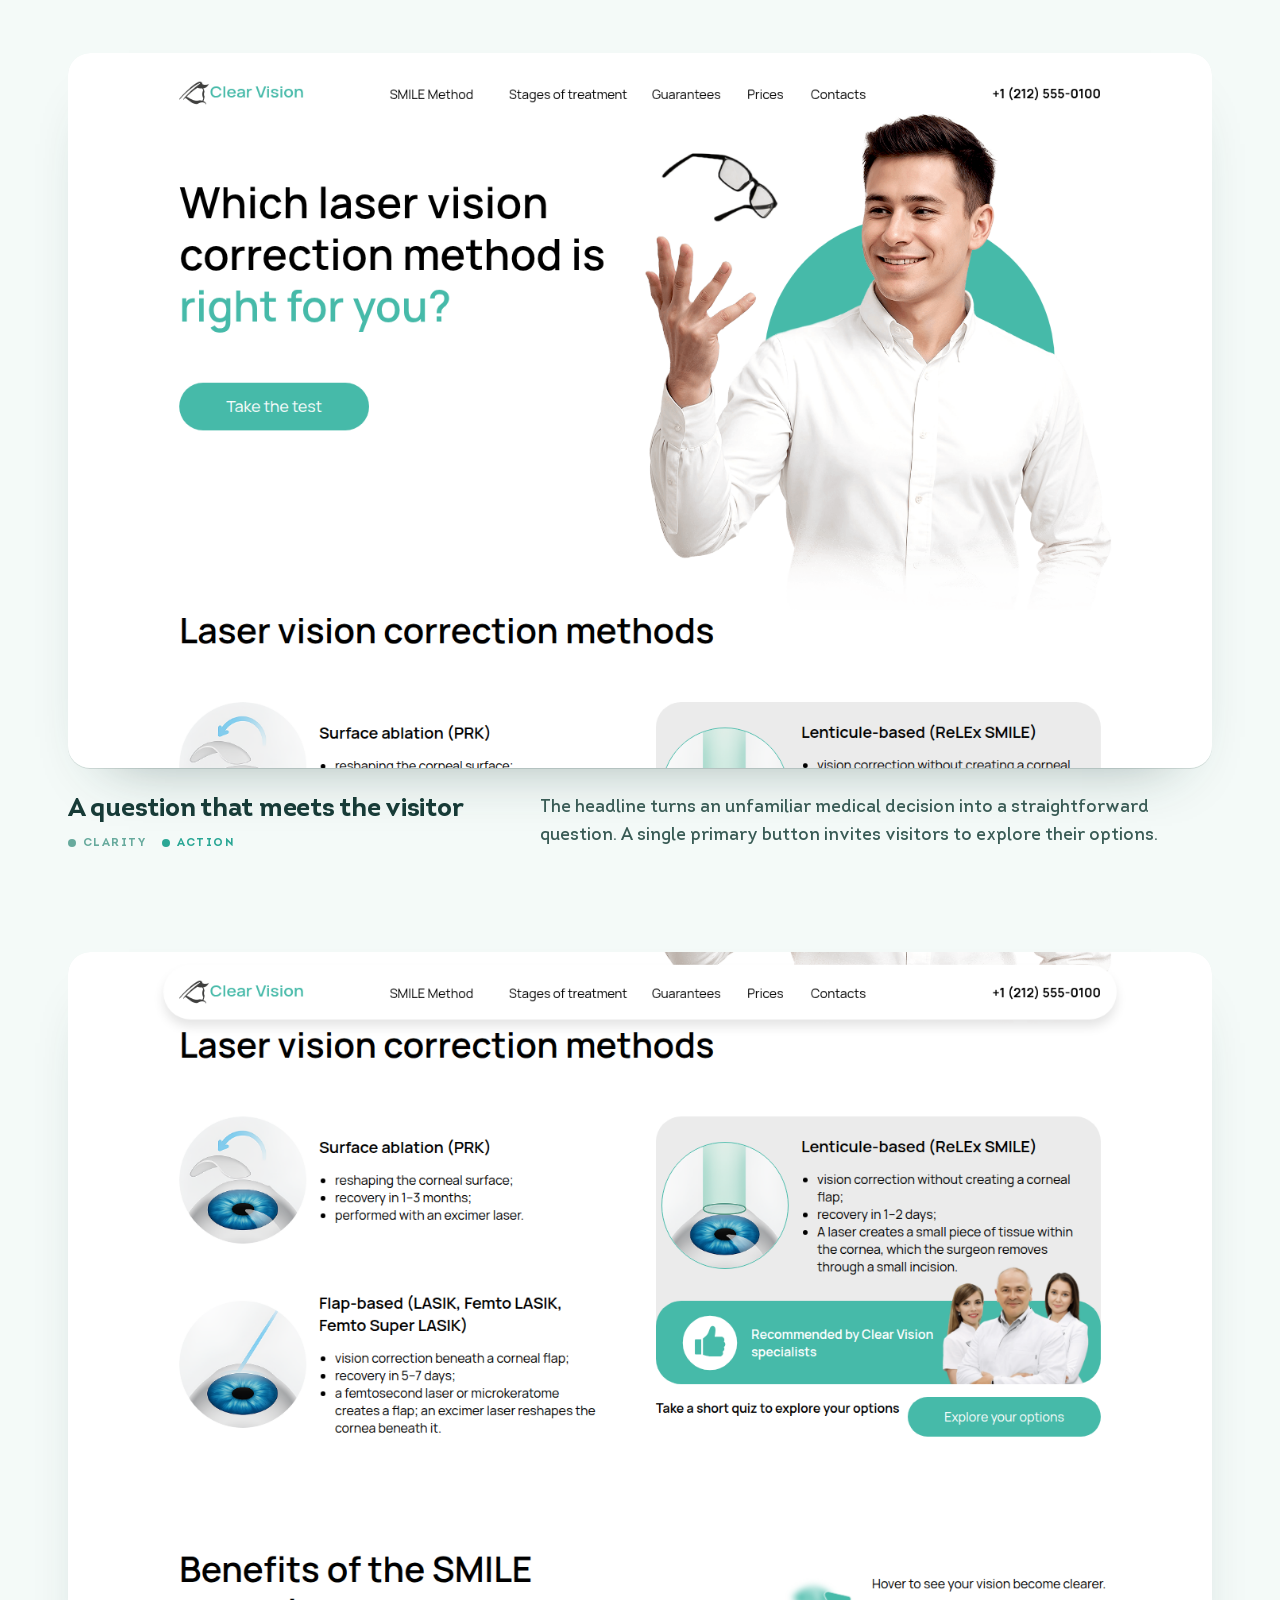
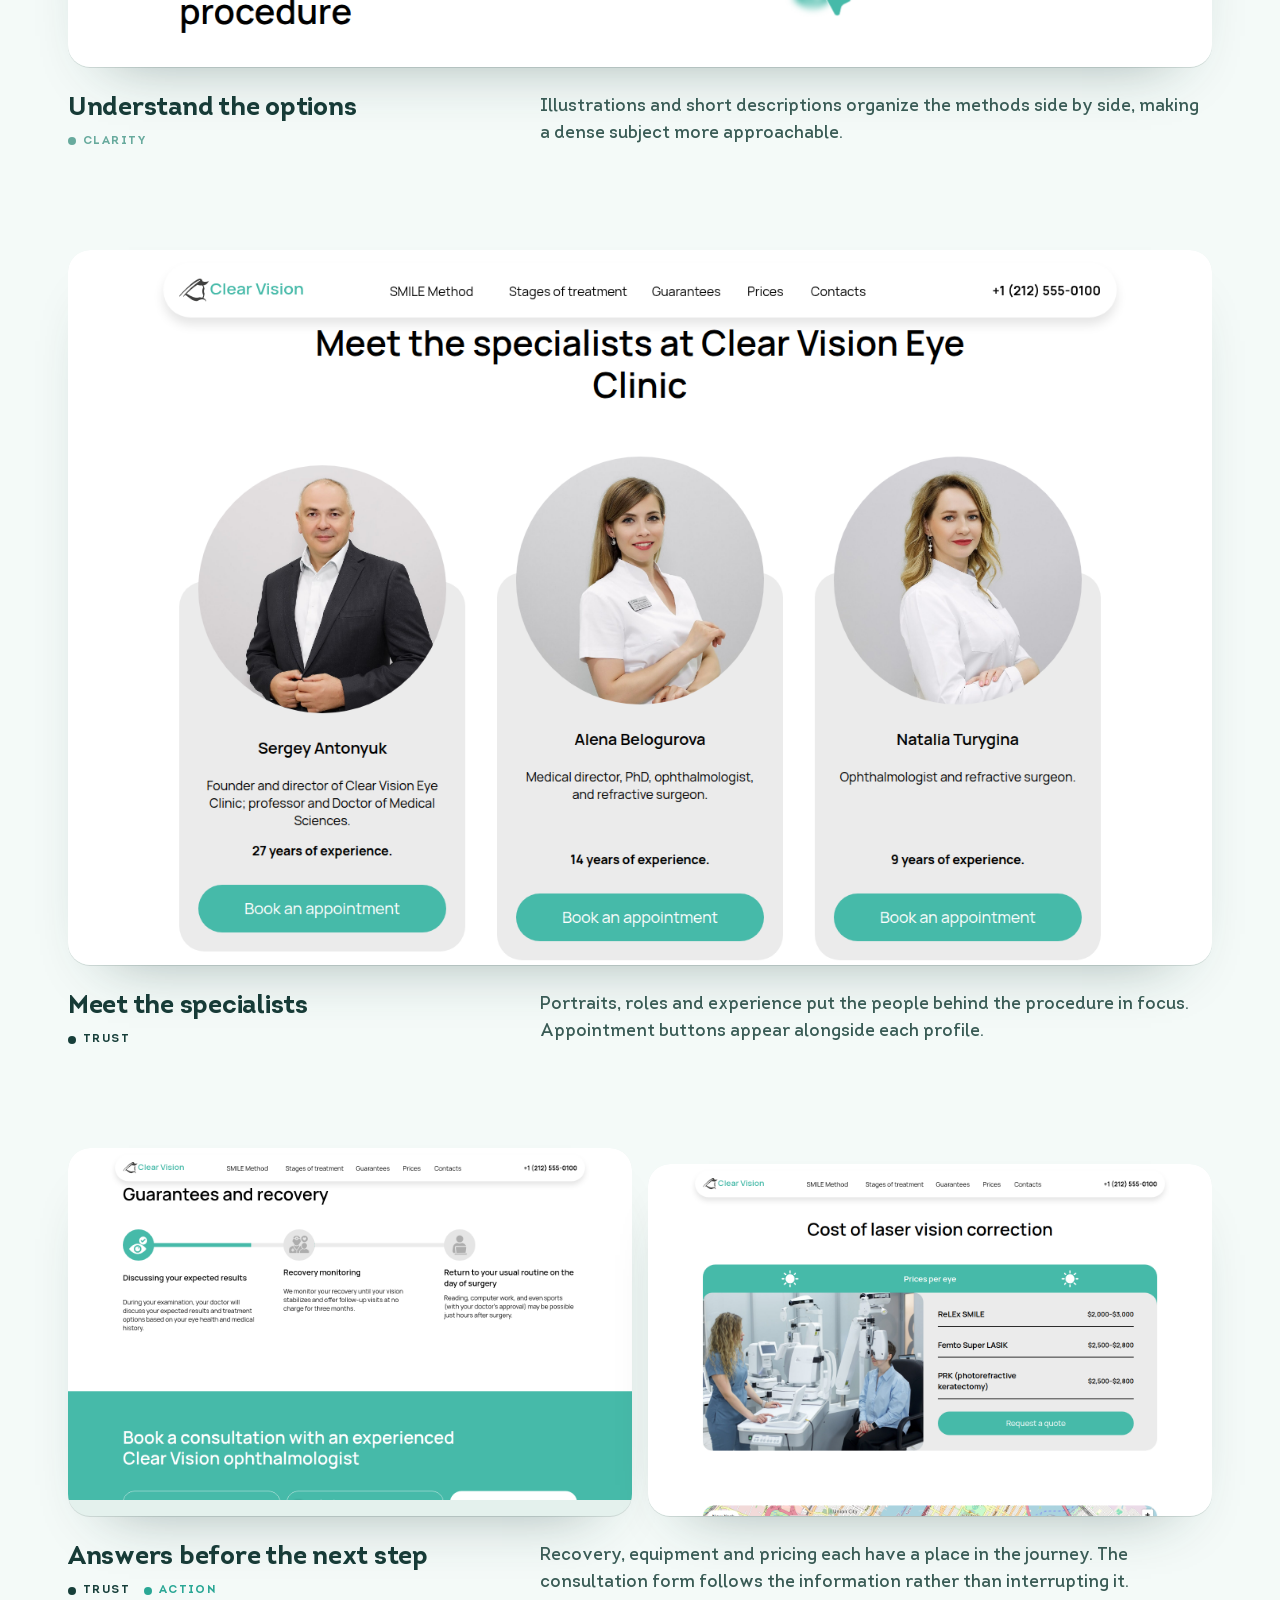
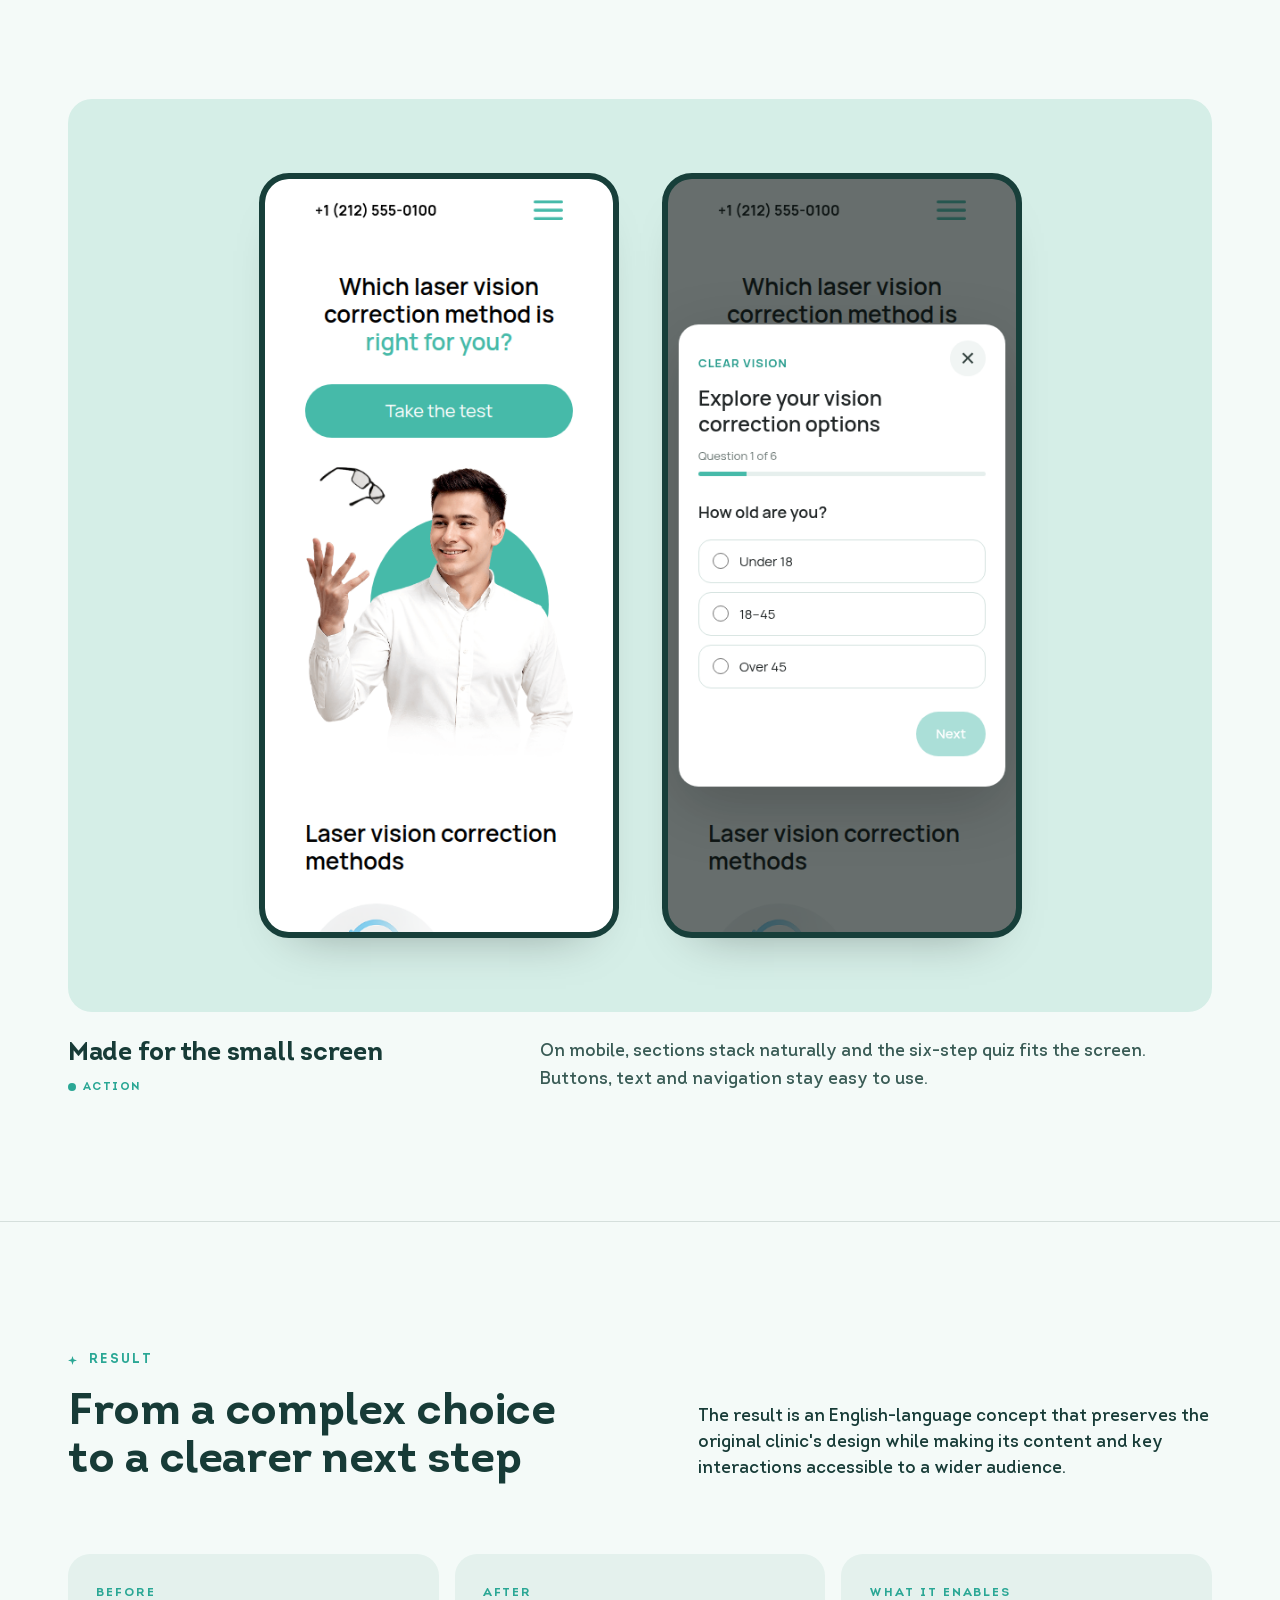
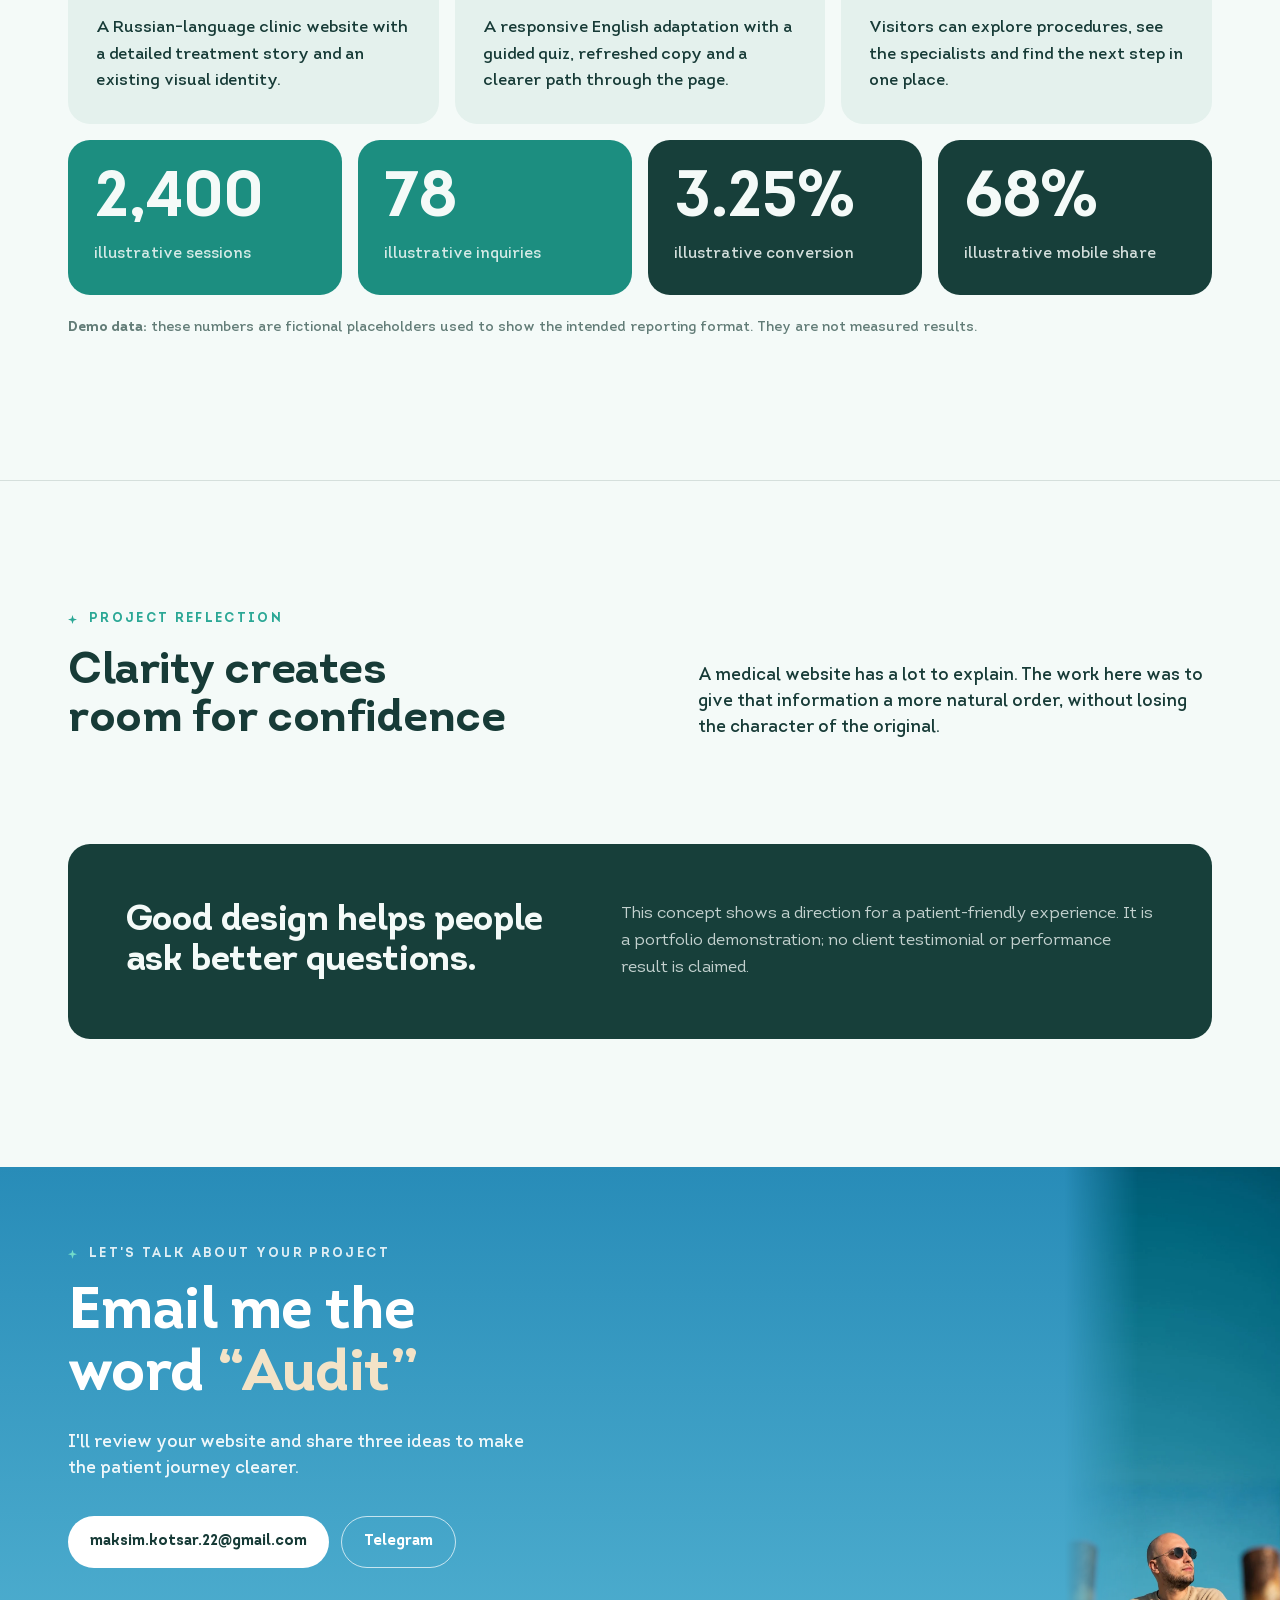
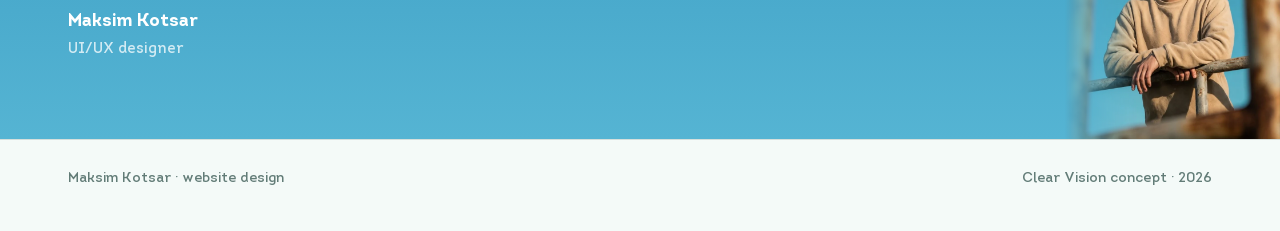
==== commit 9329ecc4: "Remove color overlay from contact photo" ====
--- a/index.html
+++ b/index.html
@@ -1,5 +1,5 @@
 <!doctype html>
-<html lang="en"><head><meta charset="utf-8"><meta name="viewport" content="width=device-width,initial-scale=1"><title>Clear Vision — vision clinic website case study</title><meta name="description" content="A design case study exploring an English-language vision clinic website, from the patient journey to a responsive experience."><meta property="og:title" content="Clear Vision — website case study"><meta property="og:description" content="A clearer patient journey for a vision clinic."><meta property="og:type" content="website"><link rel="stylesheet" href="style.css"><link rel="icon" href="assets/img/favicon.svg" type="image/svg+xml"></head>
+<html lang="en"><head><meta charset="utf-8"><meta name="viewport" content="width=device-width,initial-scale=1"><title>Clear Vision — vision clinic website case study</title><meta name="description" content="A design case study exploring an English-language vision clinic website, from the patient journey to a responsive experience."><meta property="og:title" content="Clear Vision — website case study"><meta property="og:description" content="A clearer patient journey for a vision clinic."><meta property="og:type" content="website"><link rel="stylesheet" href="style.css?v=3"><link rel="icon" href="assets/img/favicon.svg" type="image/svg+xml"></head>
 <body><header class="bar"><div class="wrap"><span class="name-ph"><img src="assets/img/maksim-avatar.webp" alt="" width="30" height="30">Maksim Kotsar<em> · websites for healthcare</em></span><nav class="nav" aria-label="Sections"><a href="#task">Challenge</a><a href="#process">Process</a><a href="#decisions">Decisions</a><a href="#design">Design</a><a href="#result">Results</a><a href="#reflection">Reflection</a></nav><div class="bar-r"><a class="btn" href="#contact">Contact me</a><button class="burger" type="button" aria-expanded="false" aria-controls="menu" aria-label="Open menu"><i></i></button></div></div><nav class="menu" id="menu" aria-label="Mobile sections"><small>Sections</small><a href="#task">Challenge</a><a href="#process">Process</a><a href="#decisions">Decisions</a><a href="#design">Design</a><a href="#result">Results</a><a href="#reflection">Reflection</a><a class="btn" href="#contact">Contact me</a></nav><div class="progress" aria-hidden="true"></div></header>
 <main><div class="hero"><div class="wrap"><div class="hb-top"><div><div class="kicker">Concept case study · Healthcare website</div><h1><span class="hb-name">Clear Vision</span><span class="hb-sub">a clearer patient journey for a vision clinic</span></h1></div><div class="hb-right"><p class="lead">Laser vision correction comes with a lot of questions. This English-language adaptation turns an existing clinic website into a clear, approachable journey from the first question to a consultation.</p><a class="site-link" href="https://clearvision.kotsardesign.com/" target="_blank" rel="noopener">Explore the website <span aria-hidden="true">↗</span></a></div></div><div class="teaser-frame"><a class="browser-shot" href="https://clearvision.kotsardesign.com/" target="_blank" rel="noopener" aria-label="Open the Clear Vision website"><div class="browser-top" aria-hidden="true"><i></i><i></i><i></i><span>clearvision.kotsardesign.com</span></div><img src="assets/img/desktop-hero.png?v=2" alt="Clear Vision website showing the opening screen" width="1440" height="900"></a></div><div class="hb-meta"><div><small>Project</small><strong>Clear Vision</strong><span>vision clinic website concept</span></div><div><small>My role</small><strong>Design adaptation</strong><span>English copy, responsive layout and front-end</span></div><div><small>Experience</small><strong>6-step quiz</strong><span>a simple starting point for patient questions</span></div><div class="res"><small>Outcome</small><strong>One clear journey</strong><span>from learning about procedures to a consultation</span></div></div></div></div>
 <section id="task"><div class="wrap"><div class="sec-head"><div><div class="kicker">Challenge</div><h2>Help patients feel informed before they reach out</h2></div><p class="lead">Adapt a detailed vision correction website for an English-speaking audience while keeping the reassuring character and recognizable visual identity of the original.</p></div><p class="obj-intro">Choosing eye surgery is personal. The experience needed to make complex information easier to navigate and address the questions a visitor may bring to the page.</p><div class="objections"><div class="obj"><div class="q">“Where do I start?”</div><p>Several procedures and unfamiliar terms can make the first decision feel overwhelming.</p></div><div class="obj"><div class="q">“What happens next?”</div><p>Visitors need a clear picture of the consultation, procedure and recovery.</p></div><div class="obj"><div class="q">“Who can I trust?”</div><p>The people, equipment and follow-up care should be easy to find.</p></div><div class="obj"><div class="q">“Can I ask someone?”</div><p>The next step should stay visible when a visitor is ready to talk.</p></div></div></div></section>
--- a/style.css
+++ b/style.css
@@ -270,4 +270,4 @@
 /* Clear Vision project palette and custom presentation */
 .bar{background:rgba(244,250,248,.91)}.hb-top .lead,.dec p,.cap p{color:#395b55}.teaser-frame{background:#d2eee7;border-radius:24px;padding:clamp(20px,4.4vw,64px);position:relative;overflow:hidden}.teaser-frame:before,.teaser-frame:after{content:"";position:absolute;border-radius:50%;background:#85d3c4;opacity:.35}.teaser-frame:before{width:420px;height:420px;right:-110px;top:-160px}.teaser-frame:after{width:250px;height:250px;left:-110px;bottom:-130px}.browser-shot{position:relative;z-index:1;background:#fff;border:1px solid rgba(23,59,55,.1);border-radius:14px;overflow:hidden;box-shadow:0 22px 60px rgba(19,69,60,.17)}.browser-top{height:32px;display:flex;align-items:center;gap:6px;padding:0 14px;background:#f8faf9}.browser-top i{display:block;width:7px;height:7px;border-radius:50%;background:#b7d1cb}.browser-top span{font-size:10px;color:#78948e;margin:auto}.browser-shot img{width:100%;height:auto}.case-note{font-size:14px;color:var(--muted);margin:12px 0 0}.proto-grid{display:grid;grid-template-columns:1.35fr 1fr 1fr;gap:16px}.proto-figure{margin:0}.proto-canvas{min-height:330px;background:#f9faf9;border:1px solid #dbe6e2;border-radius:20px;padding:20px;display:flex;flex-direction:column;gap:12px}.proto-bar{height:11px;background:#cddbd7;border-radius:6px}.proto-bar.short{width:35%}.proto-bar.medium{width:68%}.proto-row{display:flex;gap:10px;flex:1}.proto-box{background:#e0e9e6;border-radius:10px;flex:1;min-height:65px}.proto-box.dark{background:#bdcec8}.proto-content{display:flex;flex-direction:column;gap:9px;flex:1}.proto-button{width:45%;height:28px;background:#b6c9c3;border-radius:18px}.proto-figure figcaption{font-size:14px;color:var(--muted);margin-top:12px}.contact .kicker::before{background:#72dbca}.demo-note{display:inline-block;margin-top:22px;font-size:14px;line-height:1.5;color:var(--muted)}.stats .stat{background:#1c8e80}.stats .stat:nth-child(n+3){background:#173f3a}.phones{grid-template-columns:repeat(2,minmax(0,1fr));max-width:790px;margin:auto}.phones .phone{max-width:360px;margin:auto;box-shadow:0 25px 50px -35px rgba(0,0,0,.4)}.showcase-pair{display:grid;grid-template-columns:1fr 1fr;gap:16px}.showcase-pair .media img{width:100%}.mobile-stage{background:#d5eee7;border-radius:24px;padding:clamp(28px,6vw,74px)}.case-badge{display:inline-flex;gap:8px;align-items:center;background:#d8eee8;color:#21695e;border-radius:999px;padding:8px 14px;font-size:13px;font-weight:700}.quote-note{border-color:#2aa795}.contact .links{flex-wrap:wrap}@media(max-width:860px){.proto-grid{grid-template-columns:1fr}.proto-canvas{min-height:230px}.showcase-pair{grid-template-columns:1fr}}@media(max-width:500px){.phones{gap:8px}.phone{border-width:4px;border-radius:22px}.phone img{border-radius:16px}.mobile-stage{padding:25px 15px}.teaser-frame{padding:18px}.browser-top{height:22px}.browser-top span{font-size:8px}}
 .browser-shot{display:block;text-decoration:none}@media(min-width:861px){.hb-name{font-size:clamp(50px,5.4vw,80px);white-space:nowrap}}
-.menu .btn,.menu .btn.on{color:#fff}section.contact::before{content:"";position:absolute;inset:0;background:rgba(19,135,112,.28);z-index:1;pointer-events:none}.contact-grid{z-index:2}
+.menu .btn,.menu .btn.on{color:#fff}.contact-grid{z-index:2}
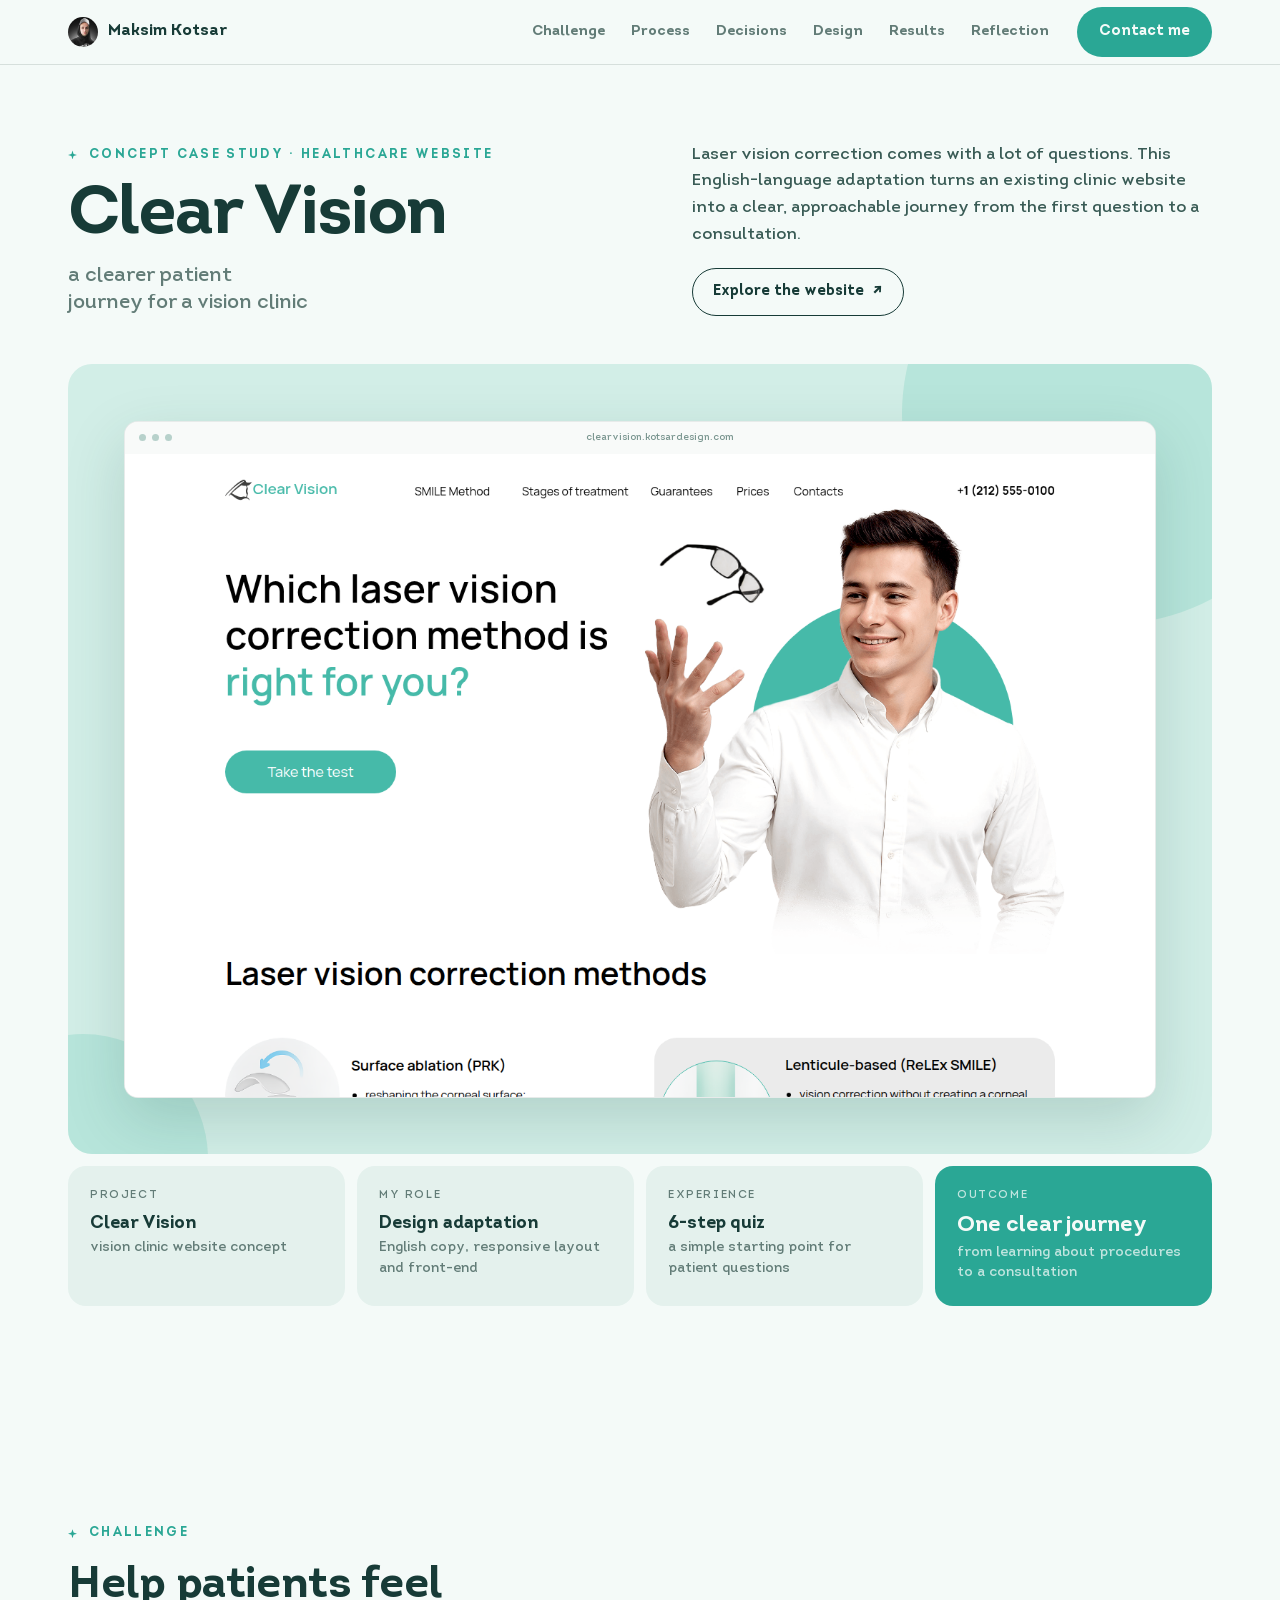
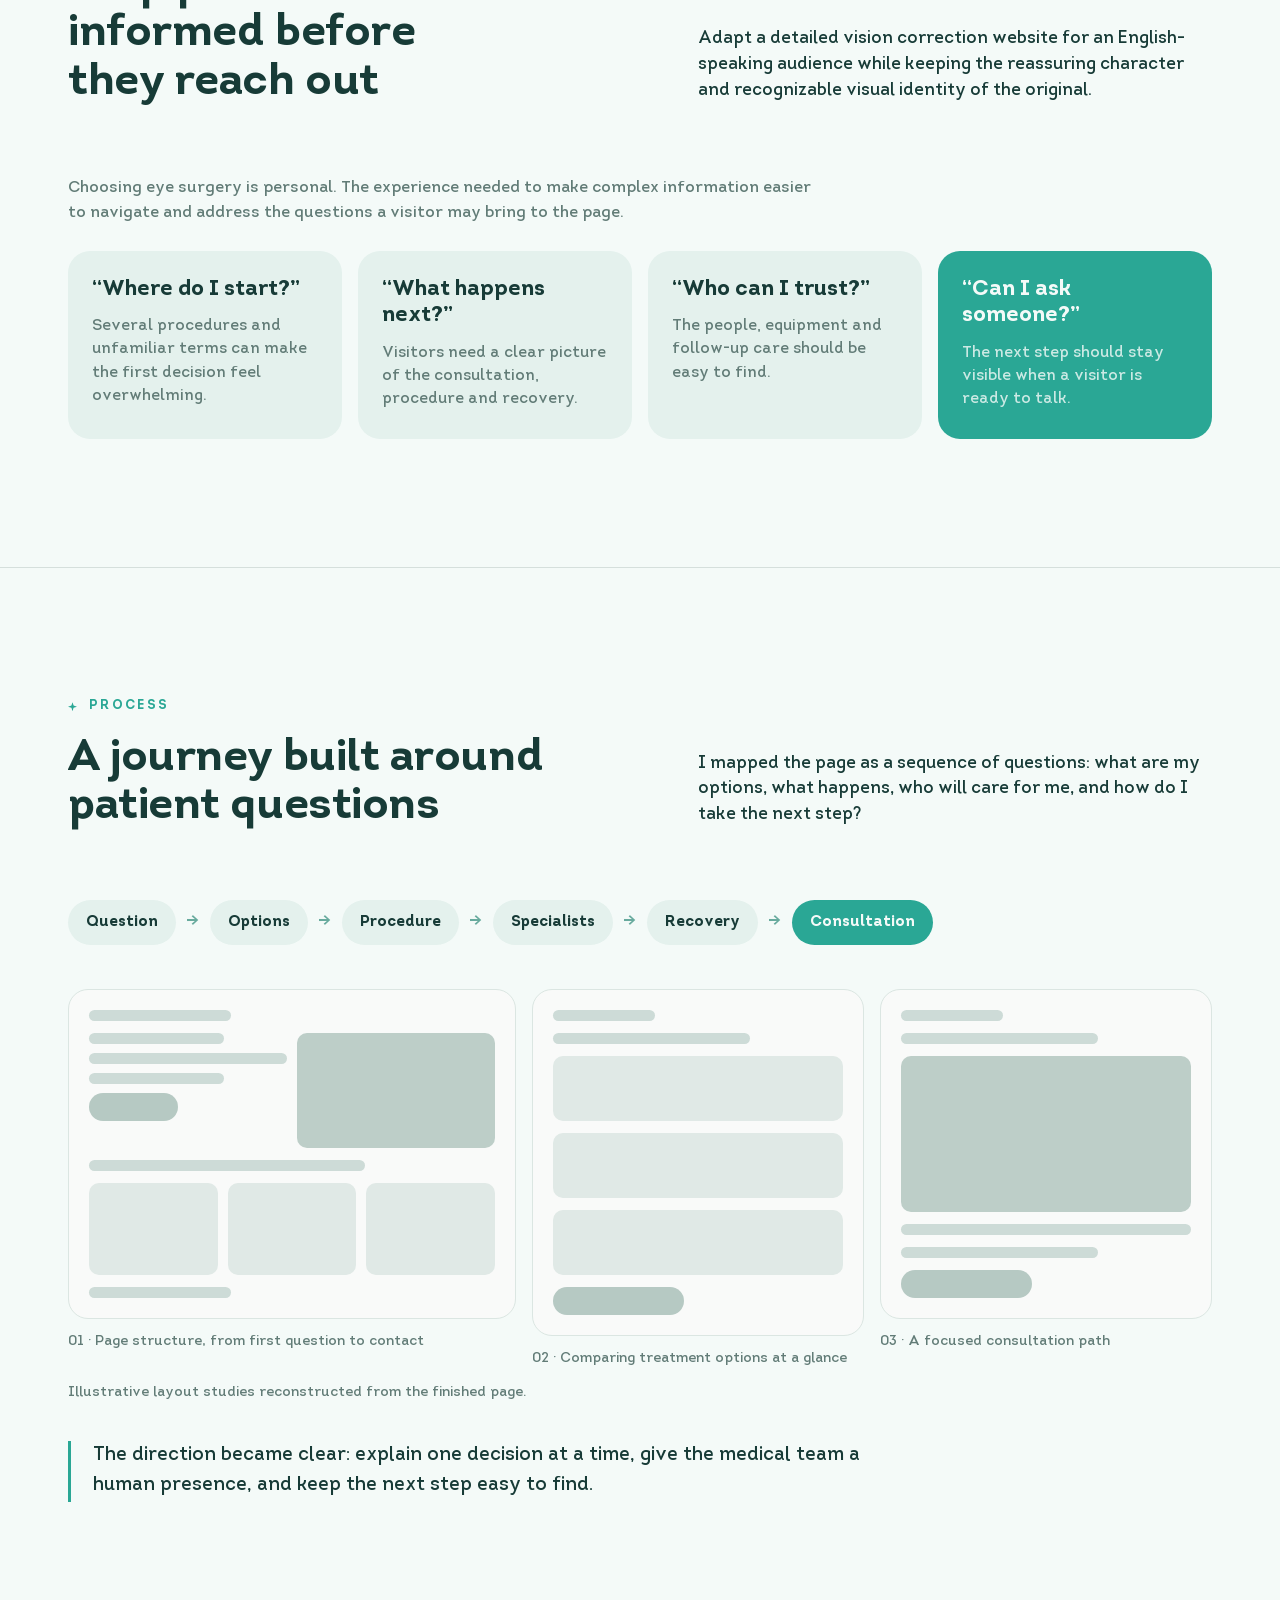
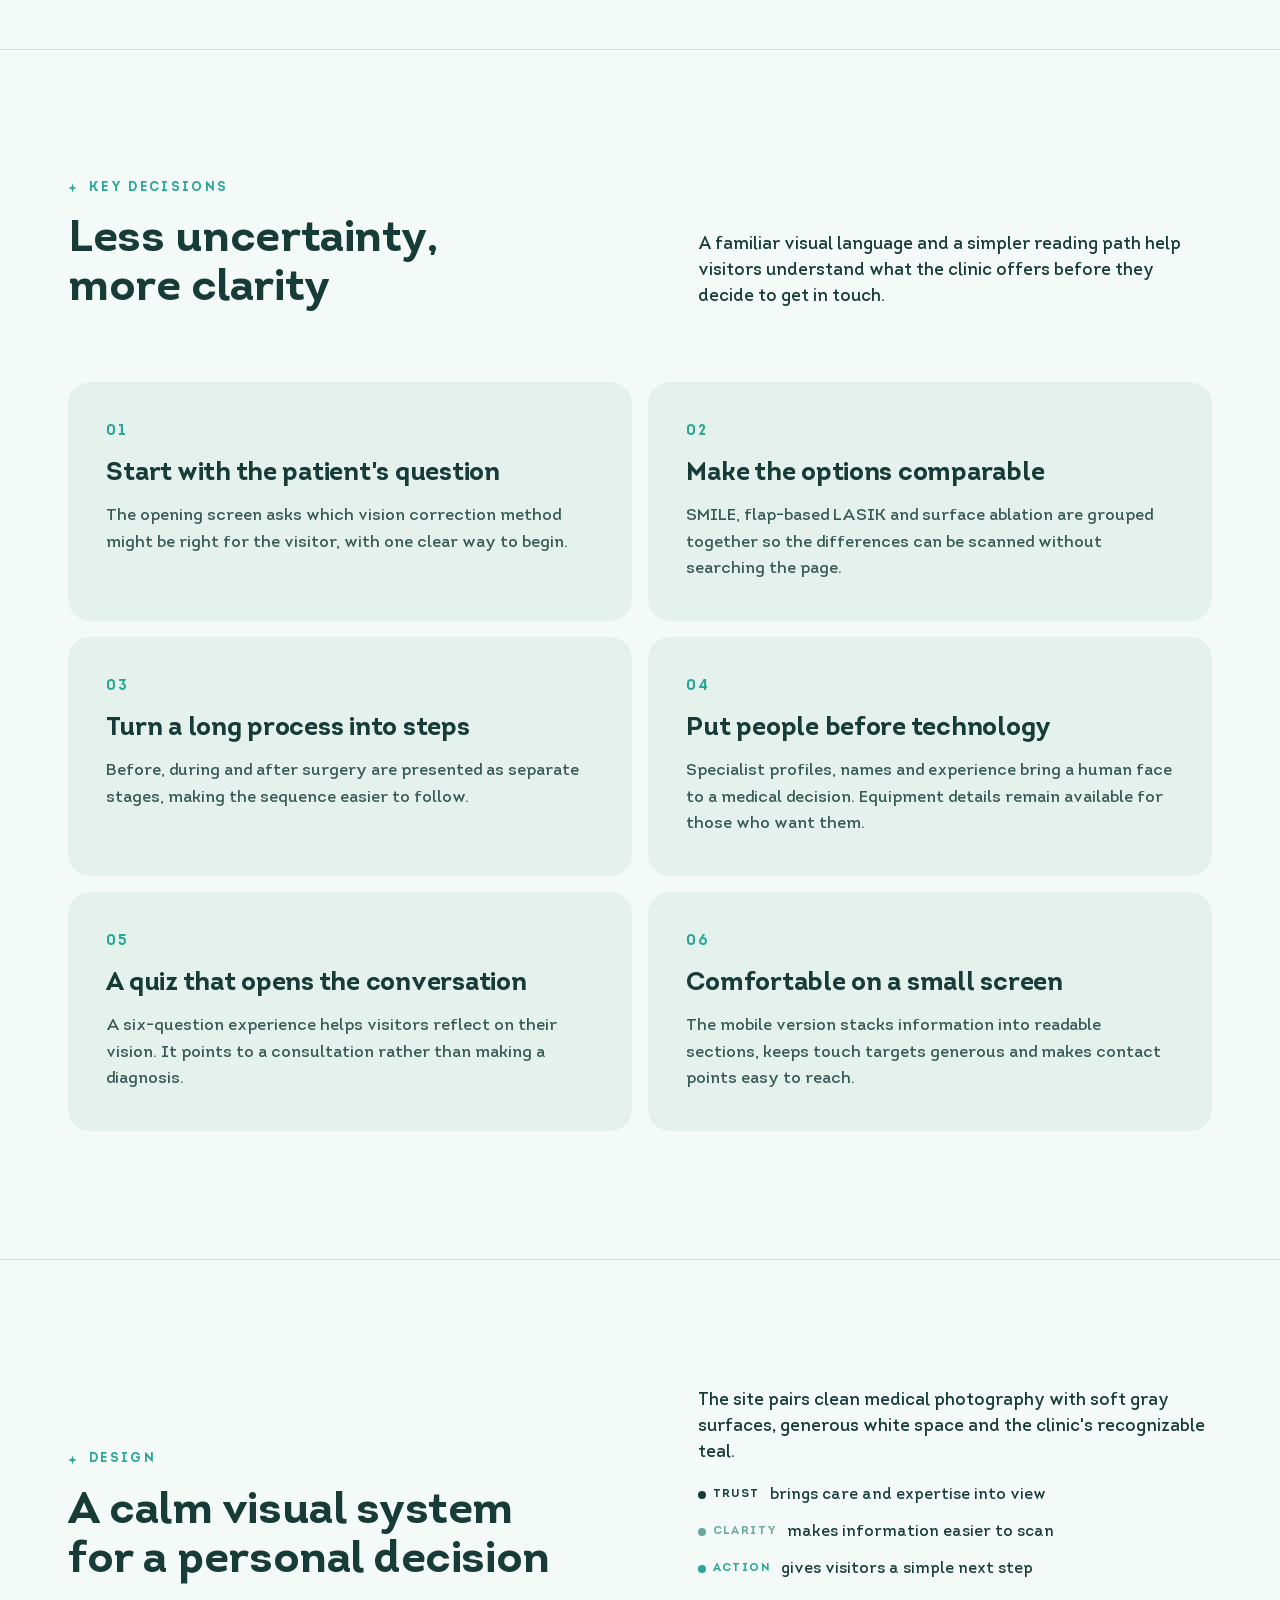
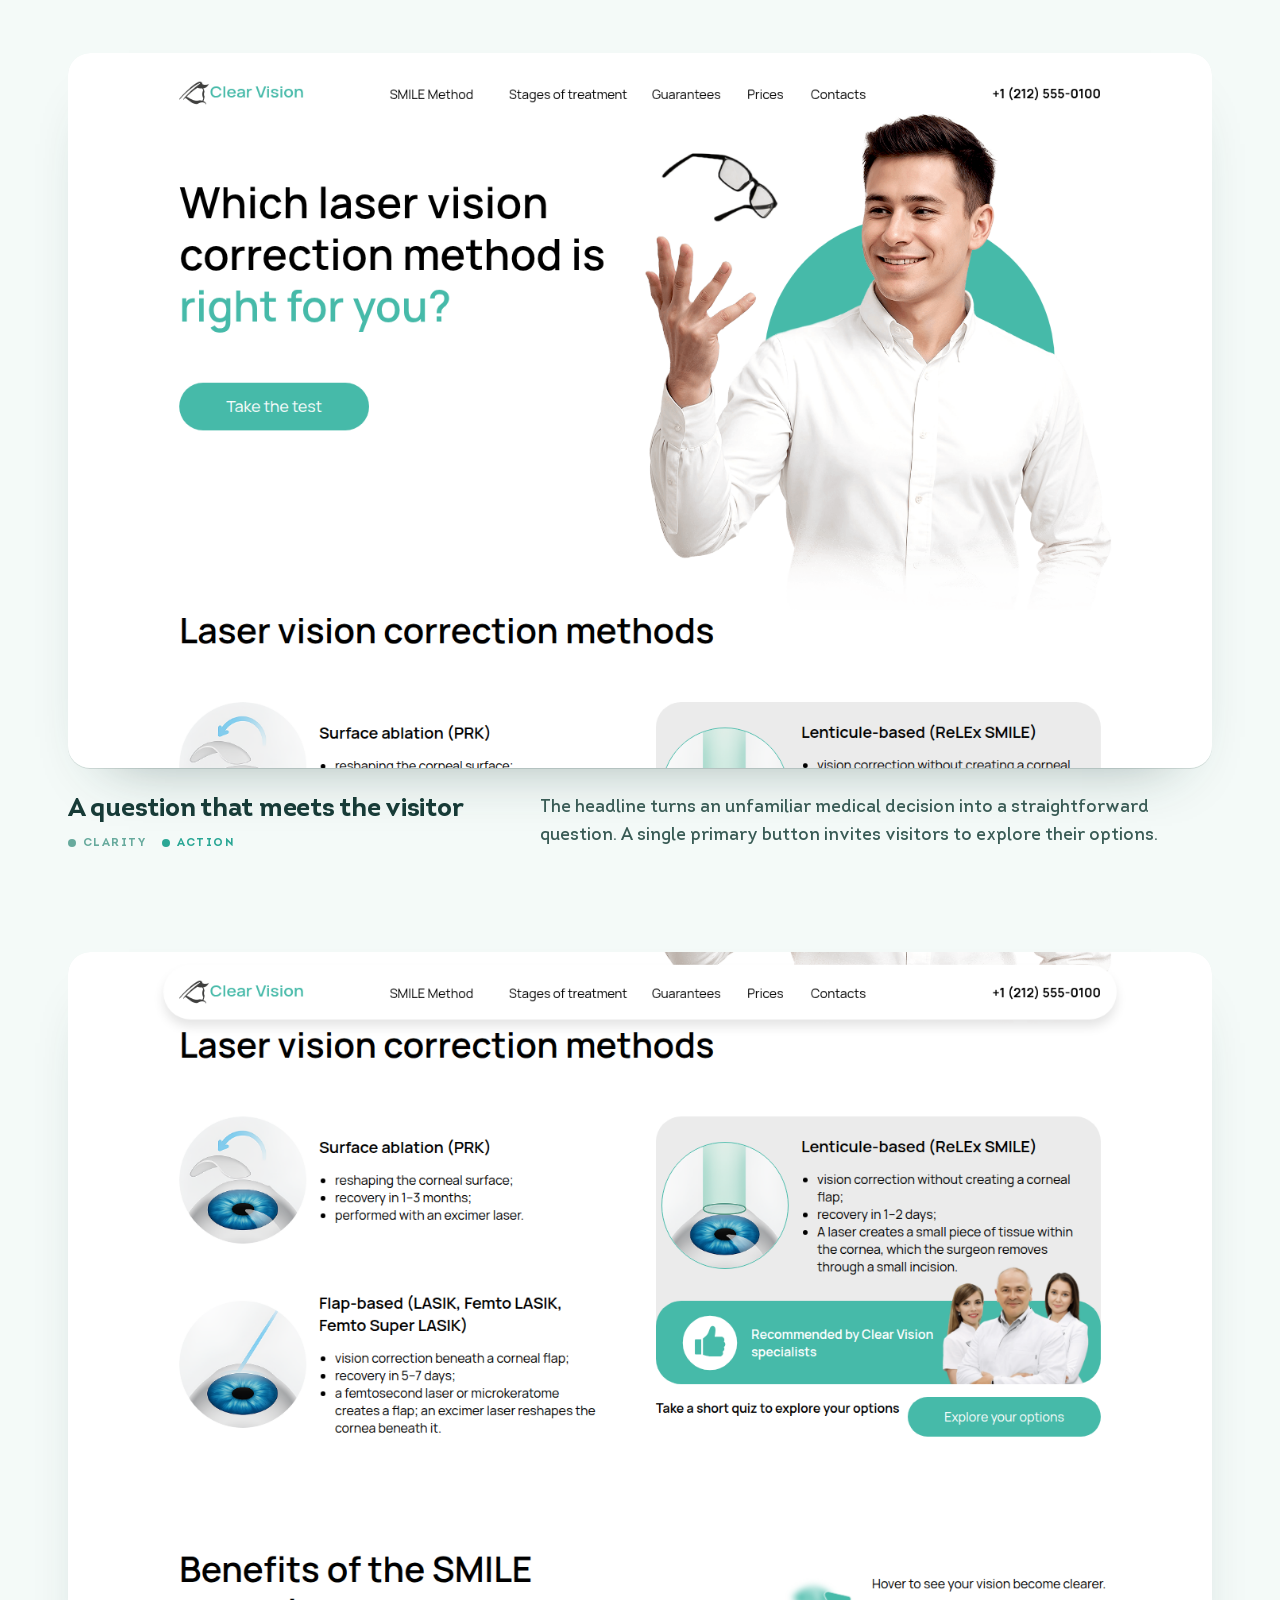
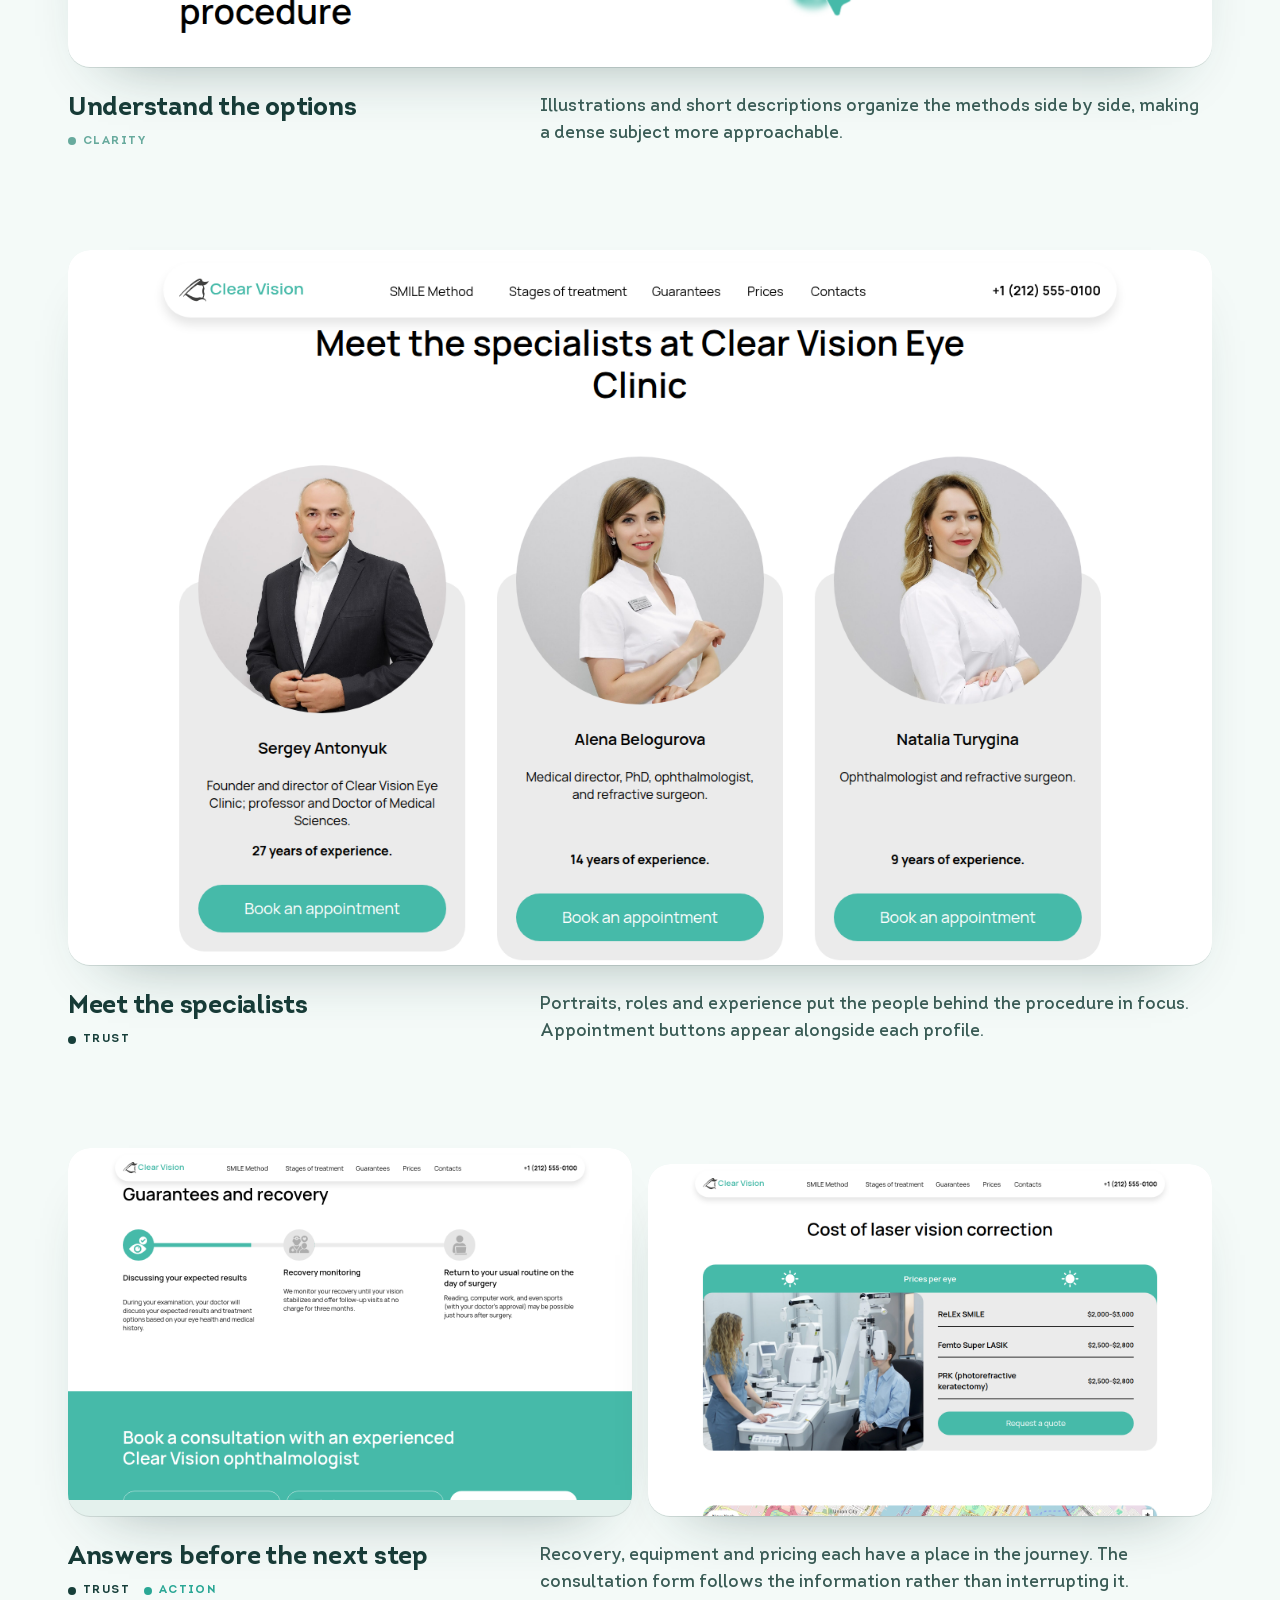
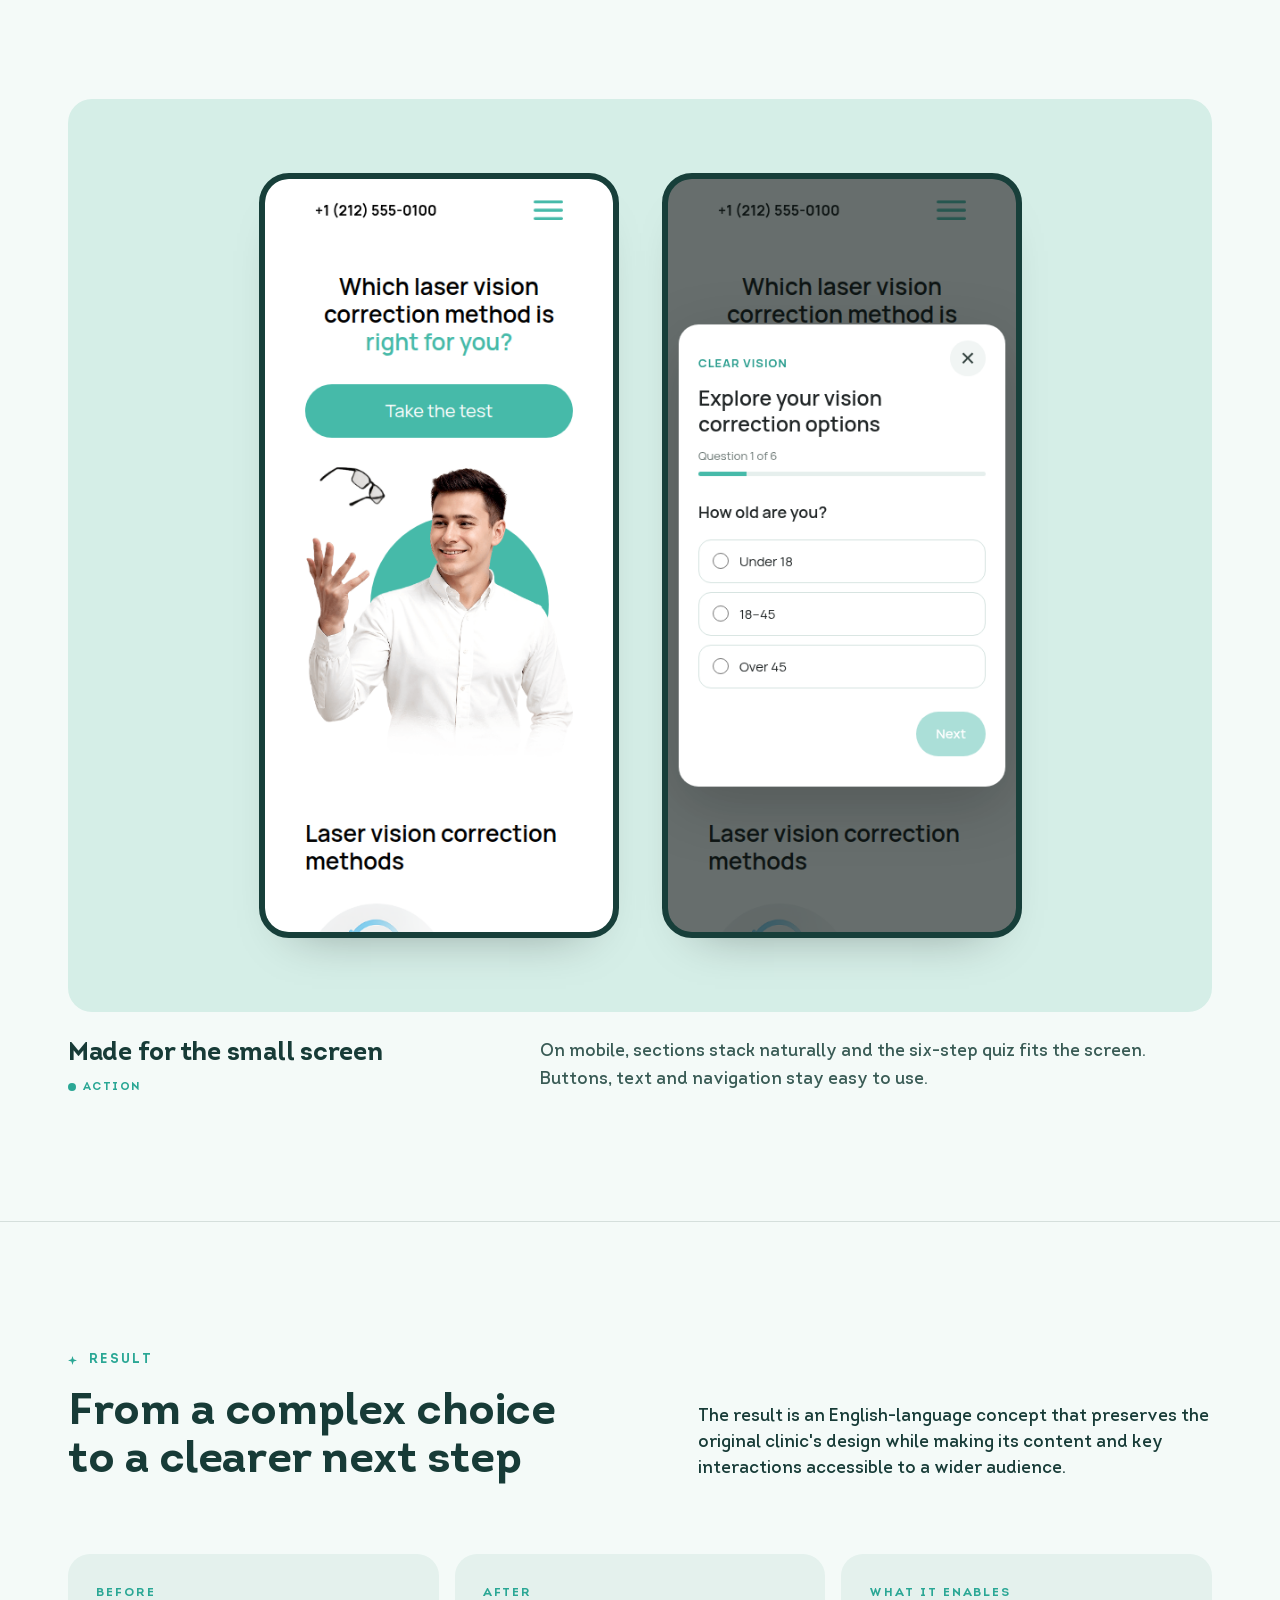
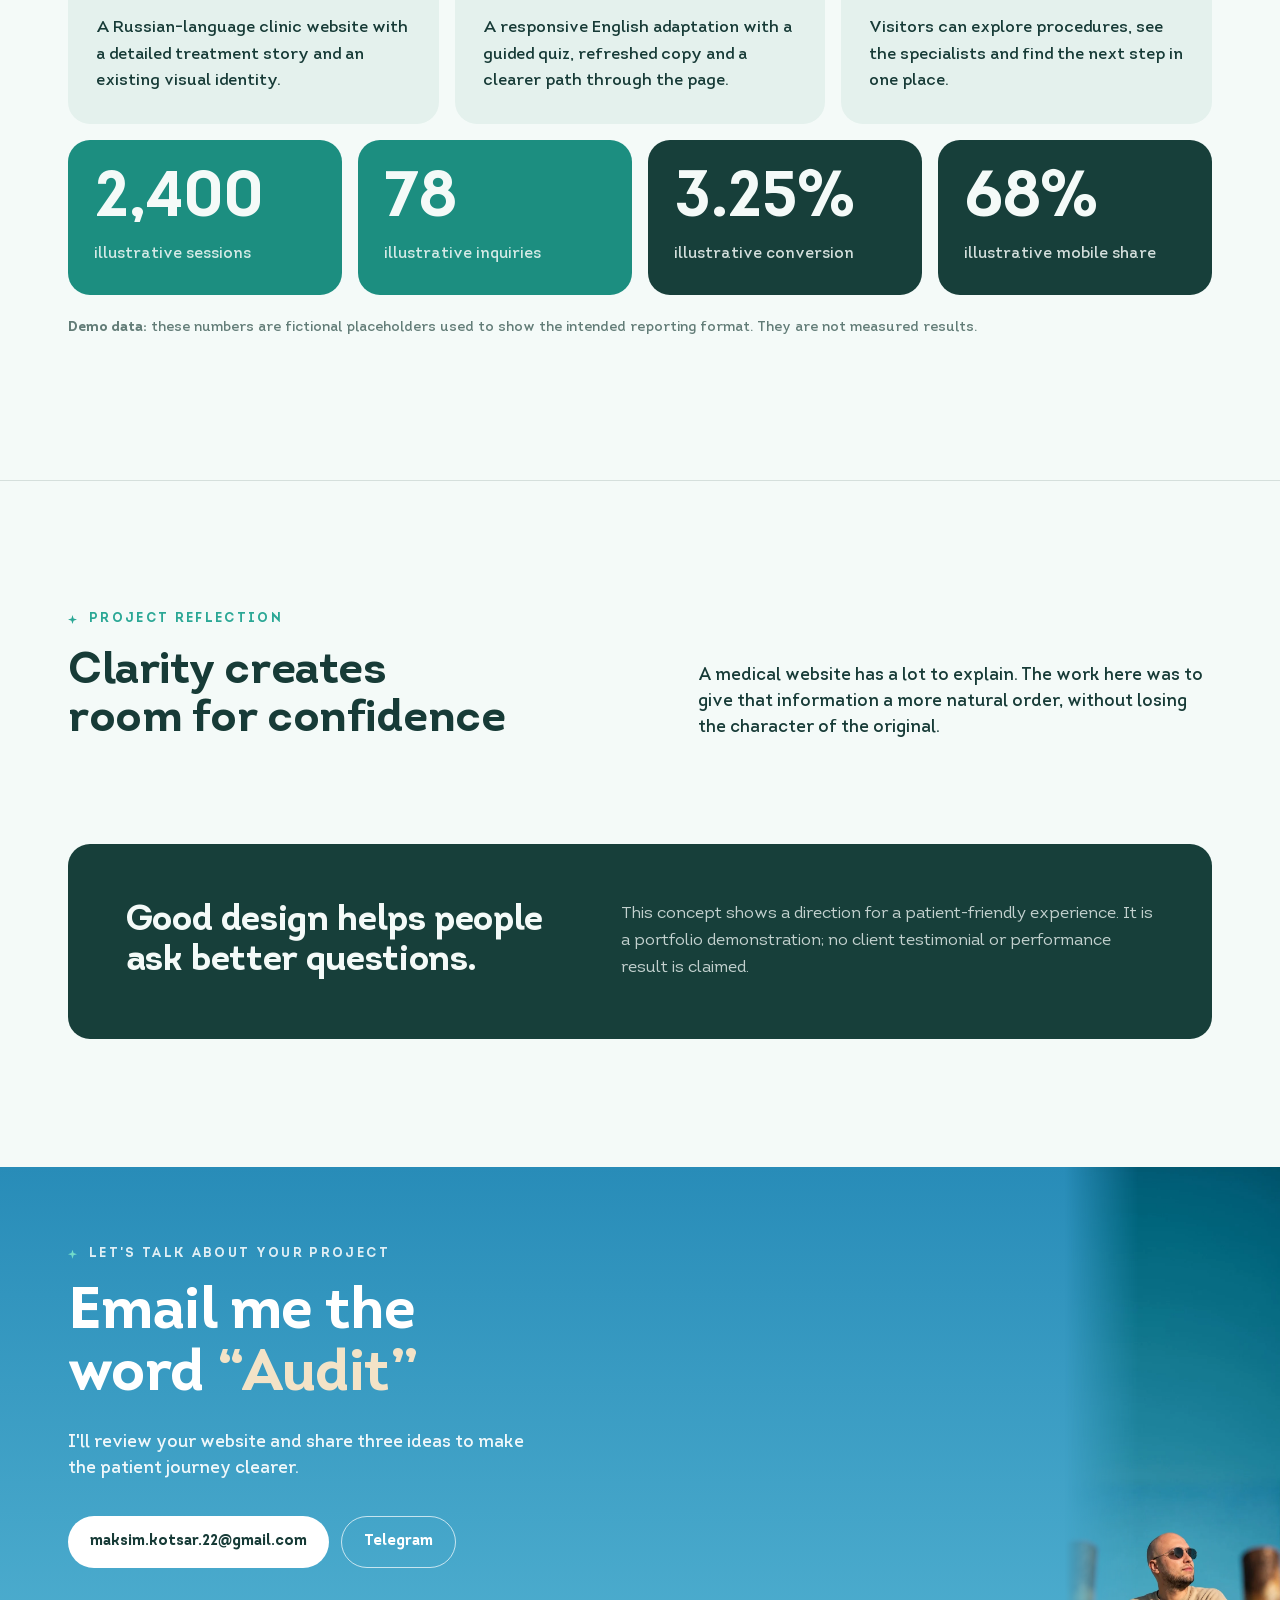
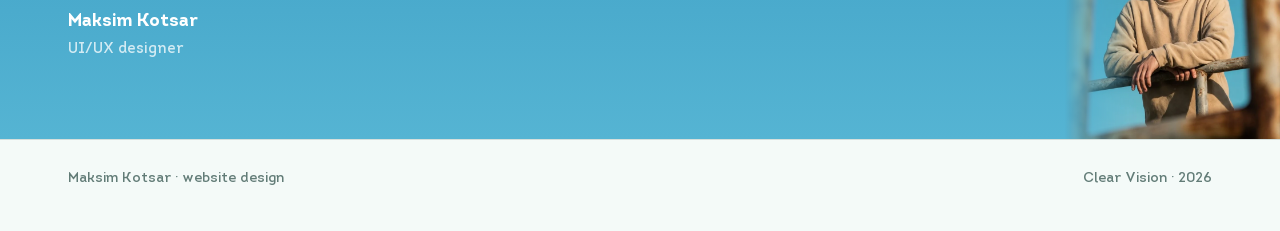
==== commit 5ada0503: "Update case footer" ====
--- a/index.html
+++ b/index.html
@@ -8,4 +8,4 @@
 <section id="design"><div class="wrap"><div class="sec-head"><div><div class="kicker">Design</div><h2>A calm visual system for a personal decision</h2></div><div><p class="lead">The site pairs clean medical photography with soft gray surfaces, generous white space and the clinic's recognizable teal.</p><div class="legend"><div><span class="tag t-trust">Trust</span> brings care and expertise into view</div><div><span class="tag t-want">Clarity</span> makes information easier to scan</div><div><span class="tag t-buy">Action</span> gives visitors a simple next step</div></div></div></div><figure class="shot"><div class="media"><img src="assets/img/desktop-hero.png?v=2" alt="Clear Vision homepage with the main question and test button" loading="lazy" width="1440" height="900"></div><figcaption class="cap"><h3>A question that meets the visitor<span class="tags"><span class="tag t-want">Clarity</span><span class="tag t-buy">Action</span></span></h3><p>The headline turns an unfamiliar medical decision into a straightforward question. A single primary button invites visitors to explore their options.</p></figcaption></figure><figure class="shot"><div class="media"><img src="assets/img/methods.png?v=2" alt="A comparison of vision correction methods" loading="lazy" width="1440" height="900"></div><figcaption class="cap"><h3>Understand the options<span class="tags"><span class="tag t-want">Clarity</span></span></h3><p>Illustrations and short descriptions organize the methods side by side, making a dense subject more approachable.</p></figcaption></figure><figure class="shot"><div class="media"><img src="assets/img/doctors.png?v=2" alt="Specialist profiles and consultation buttons" loading="lazy" width="1440" height="900"></div><figcaption class="cap"><h3>Meet the specialists<span class="tags"><span class="tag t-trust">Trust</span></span></h3><p>Portraits, roles and experience put the people behind the procedure in focus. Appointment buttons appear alongside each profile.</p></figcaption></figure><figure class="shot"><div class="showcase-pair"><div class="media"><img src="assets/img/recovery.png?v=2" alt="Recovery information and consultation form" loading="lazy" width="1440" height="900"></div><div class="media"><img src="assets/img/price.png?v=2" alt="The vision correction pricing section" loading="lazy" width="1440" height="900"></div></div><figcaption class="cap"><h3>Answers before the next step<span class="tags"><span class="tag t-trust">Trust</span><span class="tag t-buy">Action</span></span></h3><p>Recovery, equipment and pricing each have a place in the journey. The consultation form follows the information rather than interrupting it.</p></figcaption></figure><figure class="shot"><div class="mobile-stage"><div class="phones"><div class="phone"><img src="assets/img/mobile-hero.png?v=2" alt="Mobile homepage" loading="lazy" width="390" height="844"></div><div class="phone"><img src="assets/img/mobile-quiz.png?v=2" alt="Mobile view of the vision questionnaire" loading="lazy" width="390" height="844"></div></div></div><figcaption class="cap"><h3>Made for the small screen<span class="tags"><span class="tag t-buy">Action</span></span></h3><p>On mobile, sections stack naturally and the six-step quiz fits the screen. Buttons, text and navigation stay easy to use.</p></figcaption></figure></div></section>
 <section id="result"><div class="wrap"><div class="sec-head"><div><div class="kicker">Result</div><h2>From a complex choice to a clearer next step</h2></div><p class="lead">The result is an English-language concept that preserves the original clinic's design while making its content and key interactions accessible to a wider audience.</p></div><div class="ba"><div><small>Before</small><p>A Russian-language clinic website with a detailed treatment story and an existing visual identity.</p></div><div><small>After</small><p>A responsive English adaptation with a guided quiz, refreshed copy and a clearer path through the page.</p></div><div><small>What it enables</small><p>Visitors can explore procedures, see the specialists and find the next step in one place.</p></div></div><div class="stats"><div class="stat"><b>2,400</b><span>illustrative sessions</span></div><div class="stat"><b>78</b><span>illustrative inquiries</span></div><div class="stat"><b>3.25%</b><span>illustrative conversion</span></div><div class="stat"><b>68%</b><span>illustrative mobile share</span></div></div><p class="demo-note"><strong>Demo data:</strong> these numbers are fictional placeholders used to show the intended reporting format. They are not measured results.</p></div></section>
 <section id="reflection"><div class="wrap"><div class="sec-head"><div><div class="kicker">Project reflection</div><h2>Clarity creates room for confidence</h2></div><p class="lead">A medical website has a lot to explain. The work here was to give that information a more natural order, without losing the character of the original.</p></div><div class="motion-note"><h3>Good design helps people ask better questions.</h3><p>This concept shows a direction for a patient-friendly experience. It is a portfolio demonstration; no client testimonial or performance result is claimed.</p></div></div></section>
-<section id="contact" class="contact"><picture class="contact-bg"><source media="(max-width:860px)" srcset="assets/img/contact-mobile.webp" width="751" height="2000"><img src="assets/img/contact-desktop.webp" alt="Maksim Kotsar" width="1672" height="941" loading="lazy"></picture><div class="wrap contact-grid"><div class="cta"><div class="kicker">Let's talk about your project</div><h2>Email me the word <em>“Audit”</em></h2><p class="lead">I'll review your website and share three ideas to make the patient journey clearer.</p><div class="links"><a class="btn" href="mailto:maksim.kotsar.22@gmail.com?subject=Audit">maksim.kotsar.22@gmail.com</a><a class="btn ghost" href="https://t.me/maksimkotsar" target="_blank" rel="noopener">Telegram</a></div><p class="sign"><b>Maksim Kotsar</b>UI/UX designer</p></div></div></section></main><footer><div class="wrap"><span>Maksim Kotsar · website design</span><span>Clear Vision concept · 2026</span></div></footer><script src="script.js" defer></script></body></html>
+<section id="contact" class="contact"><picture class="contact-bg"><source media="(max-width:860px)" srcset="assets/img/contact-mobile.webp" width="751" height="2000"><img src="assets/img/contact-desktop.webp" alt="Maksim Kotsar" width="1672" height="941" loading="lazy"></picture><div class="wrap contact-grid"><div class="cta"><div class="kicker">Let's talk about your project</div><h2>Email me the word <em>“Audit”</em></h2><p class="lead">I'll review your website and share three ideas to make the patient journey clearer.</p><div class="links"><a class="btn" href="mailto:maksim.kotsar.22@gmail.com?subject=Audit">maksim.kotsar.22@gmail.com</a><a class="btn ghost" href="https://t.me/maksimkotsar" target="_blank" rel="noopener">Telegram</a></div><p class="sign"><b>Maksim Kotsar</b>UI/UX designer</p></div></div></section></main><footer><div class="wrap"><span>Maksim Kotsar · website design</span><span>Clear Vision · 2026</span></div></footer><script src="script.js" defer></script></body></html>
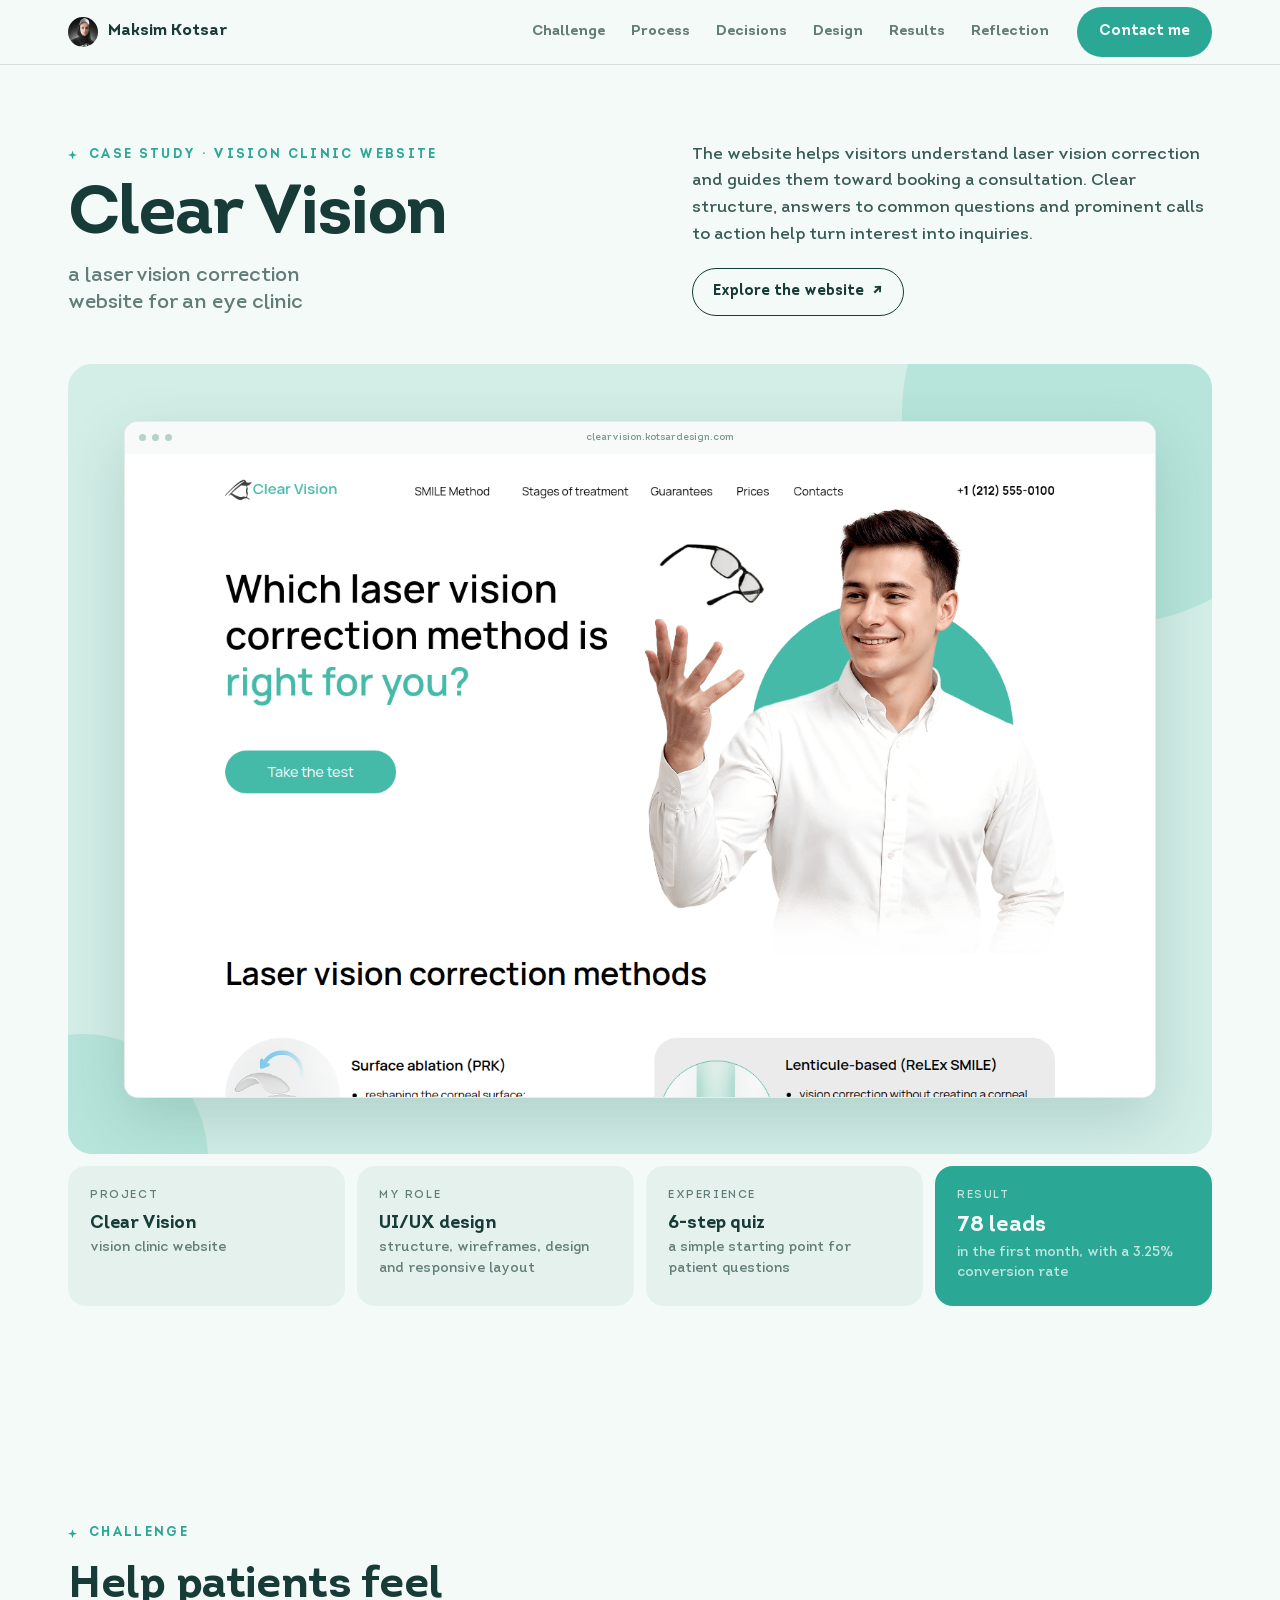
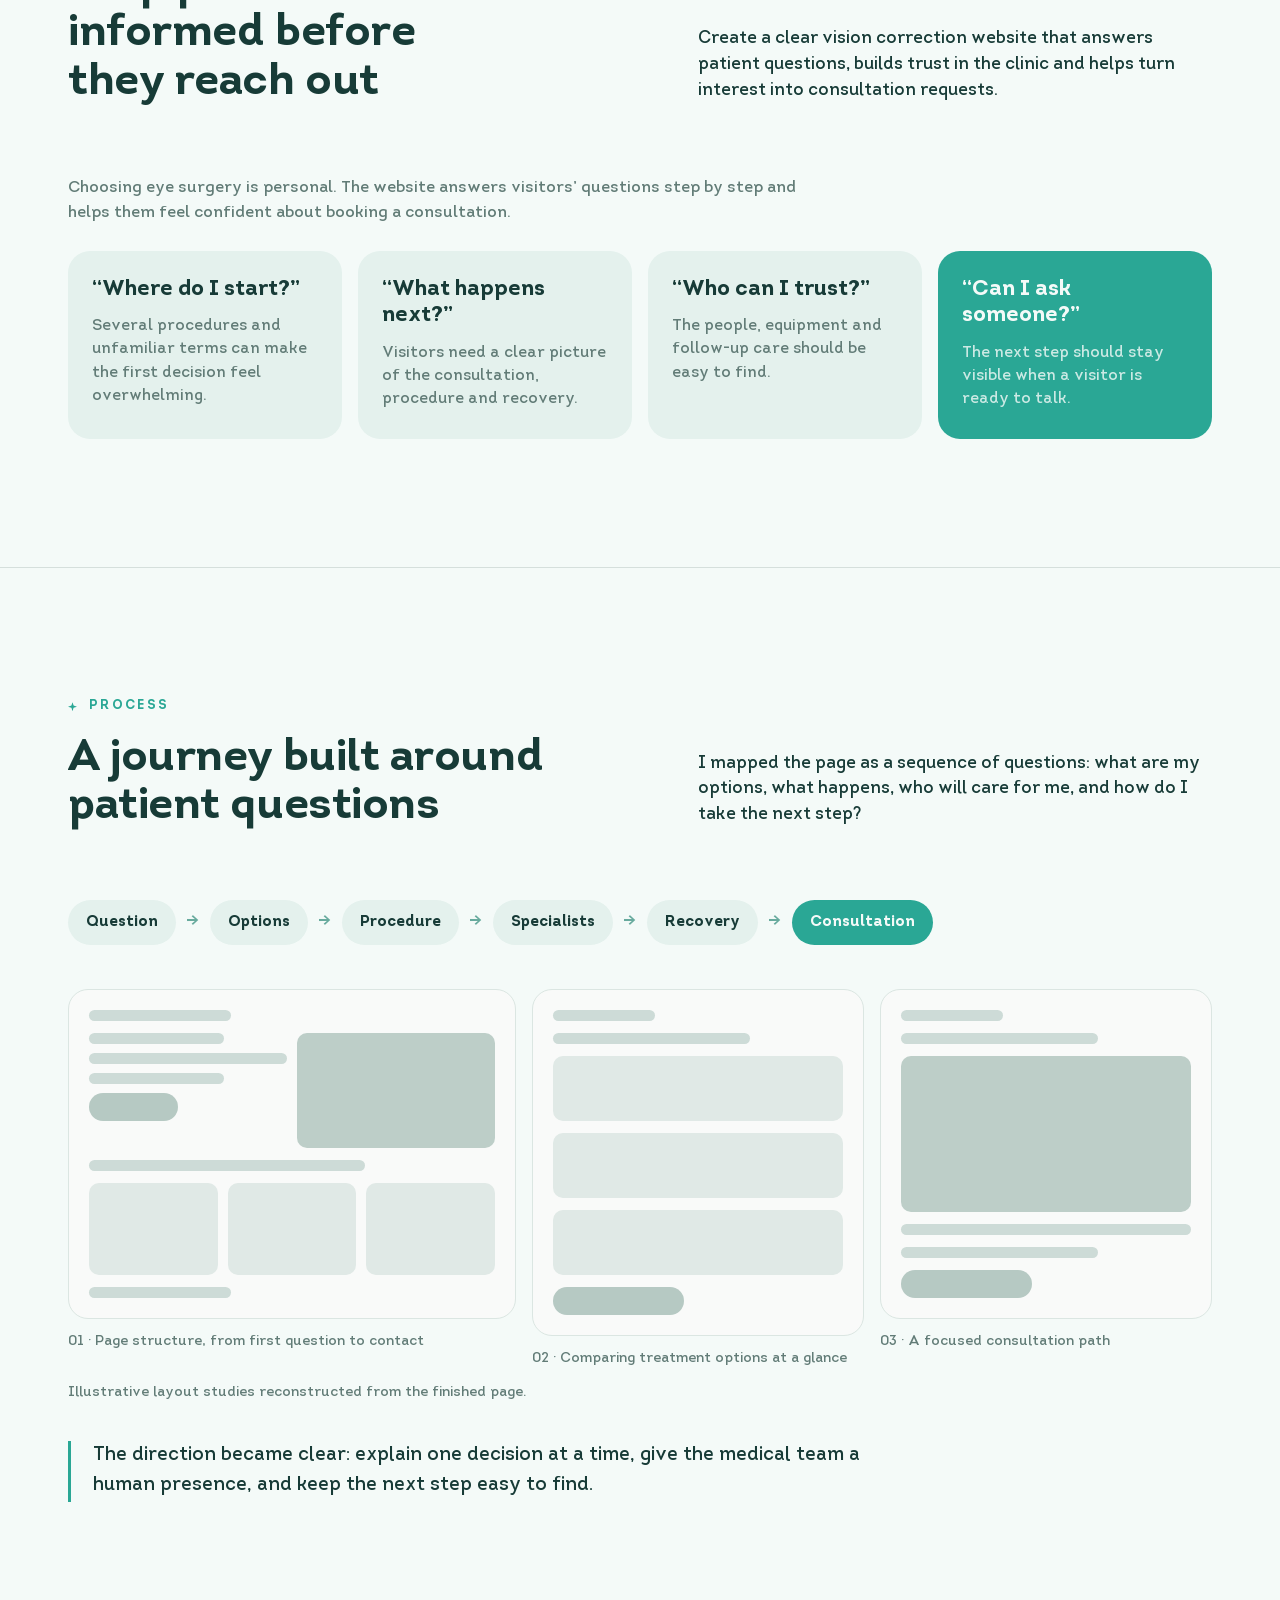
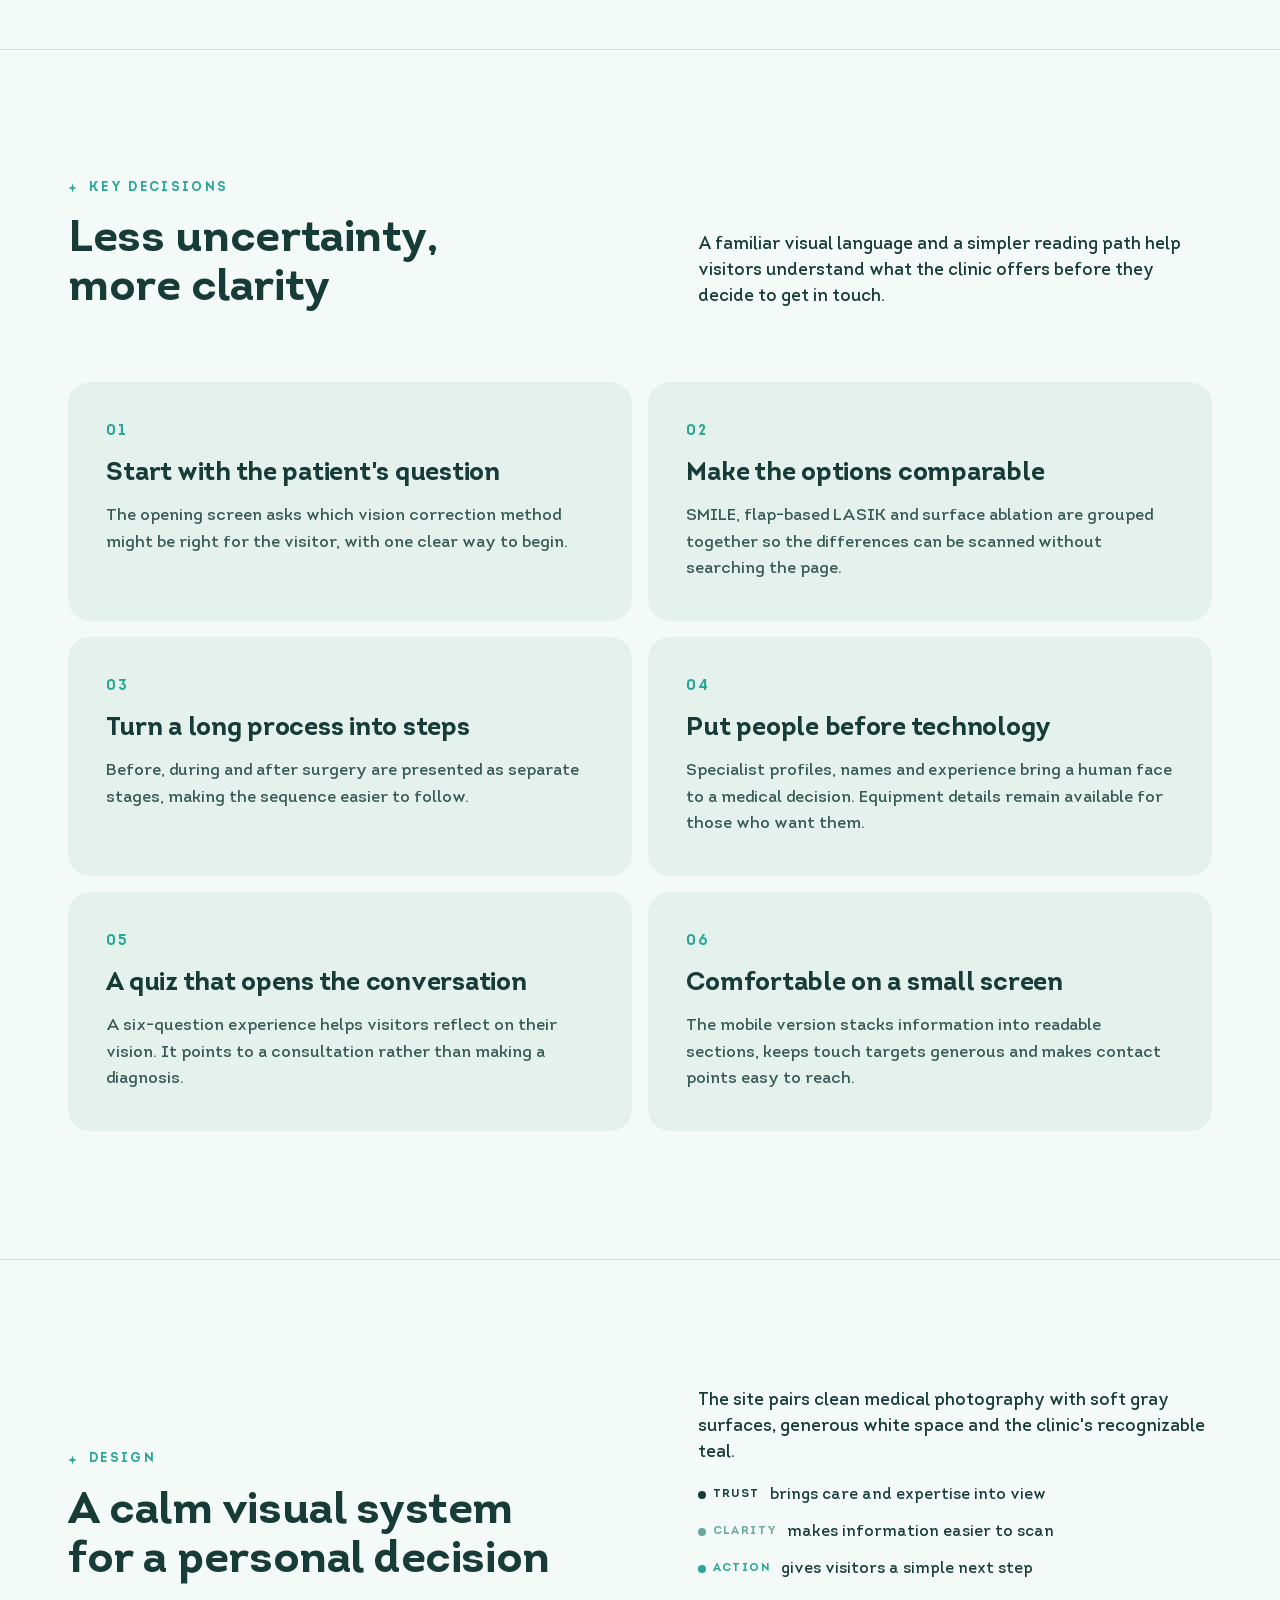
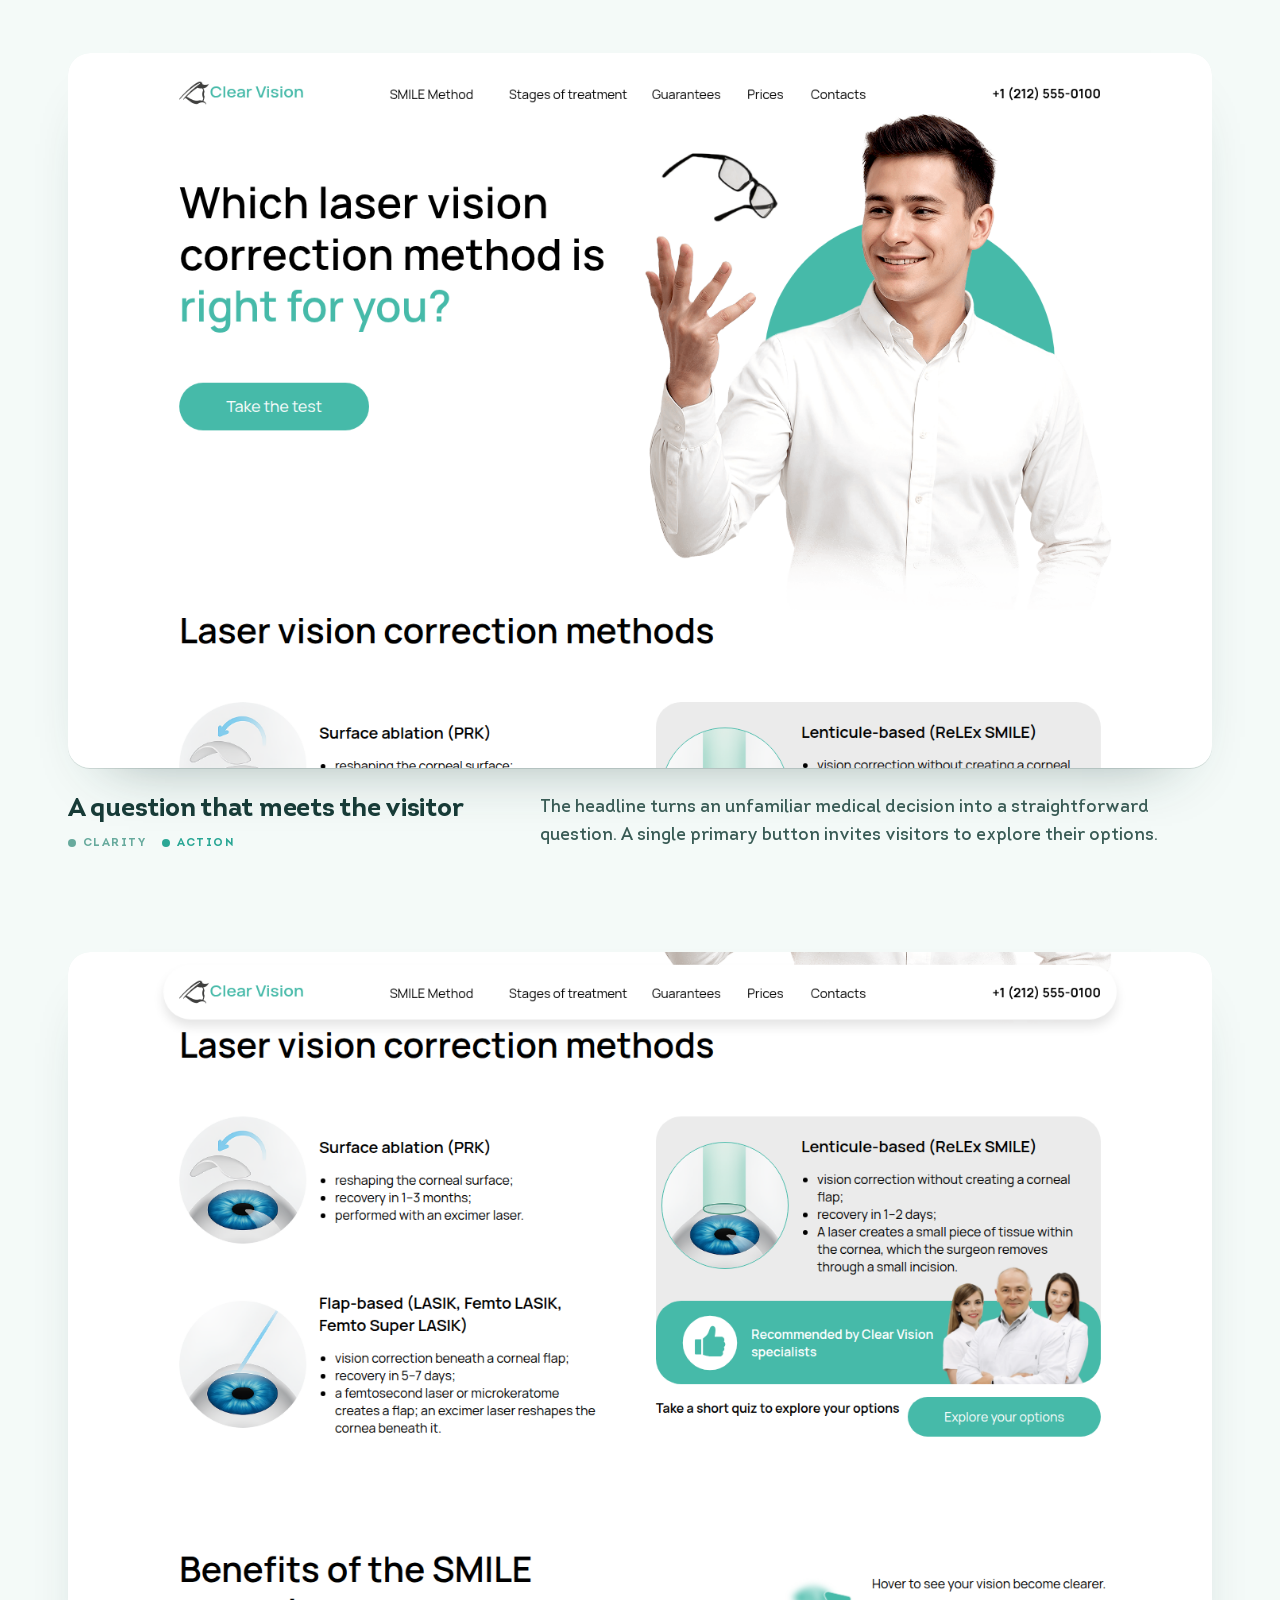
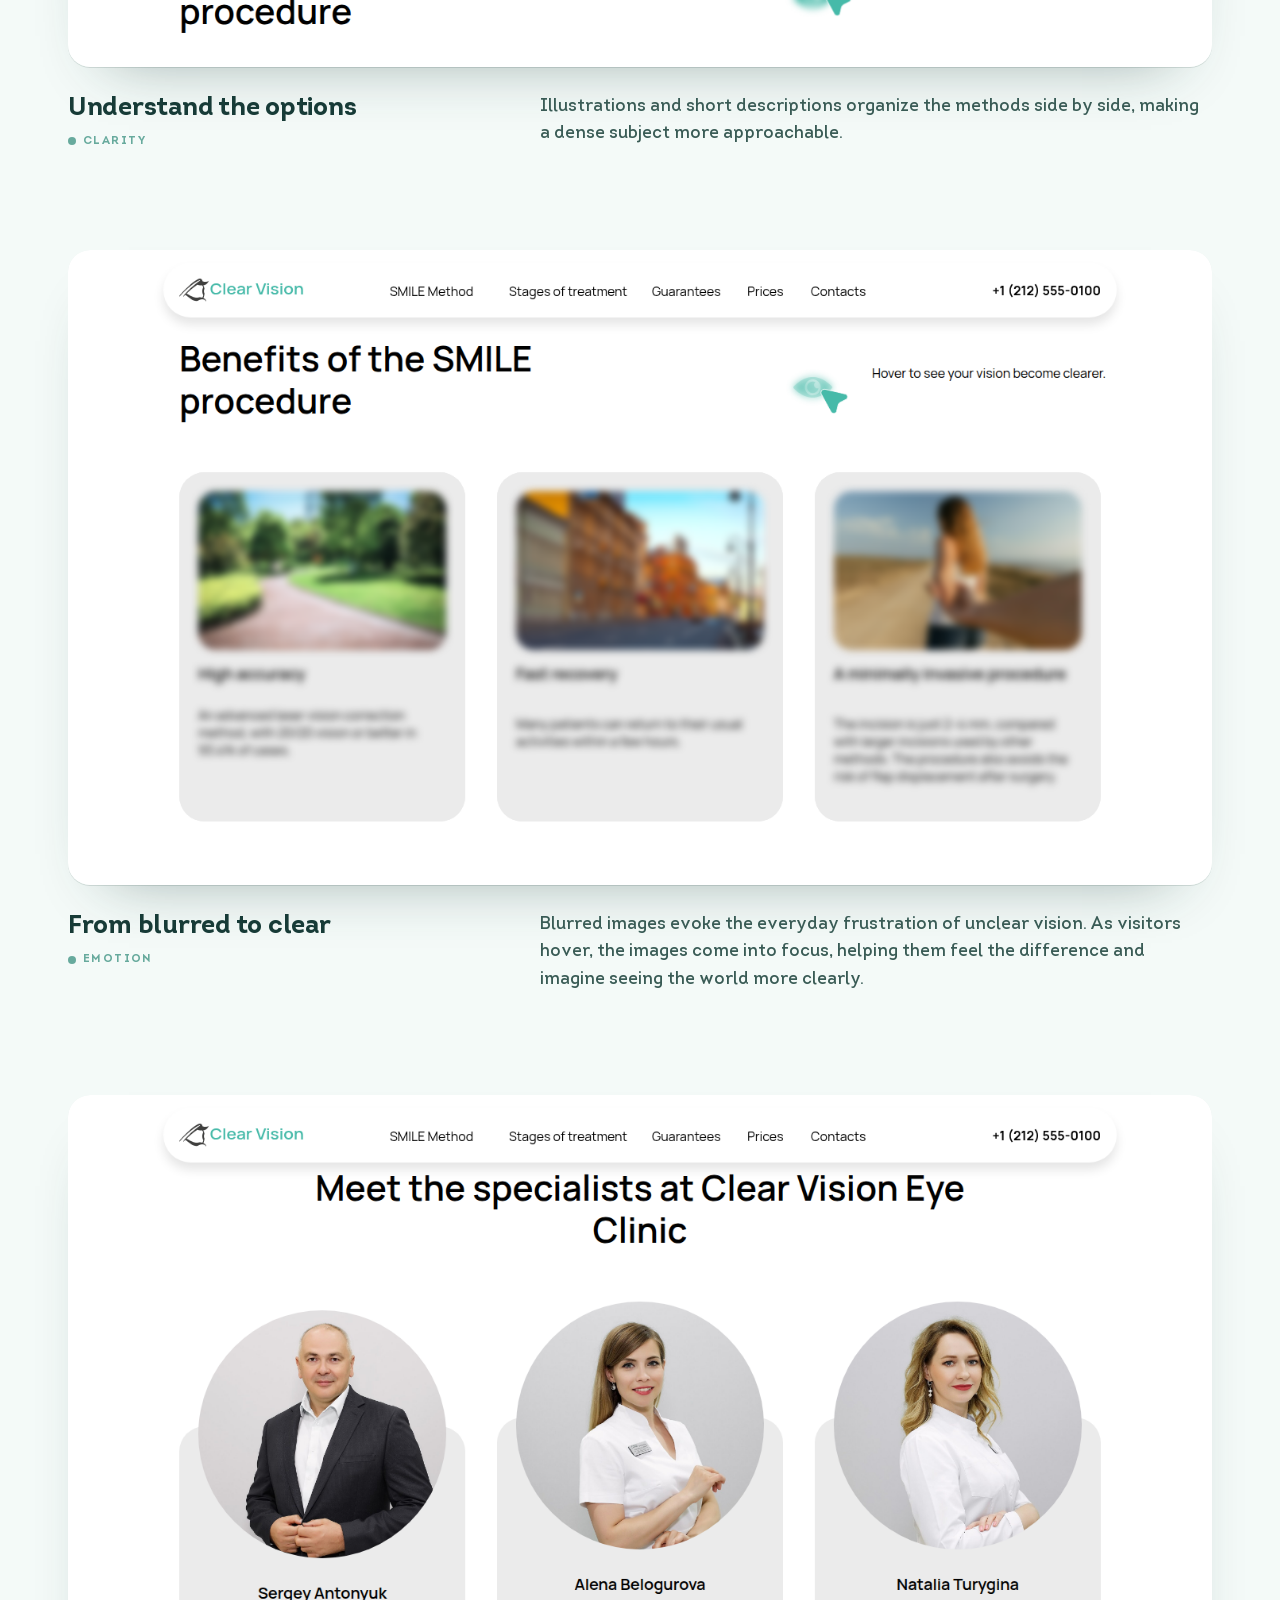
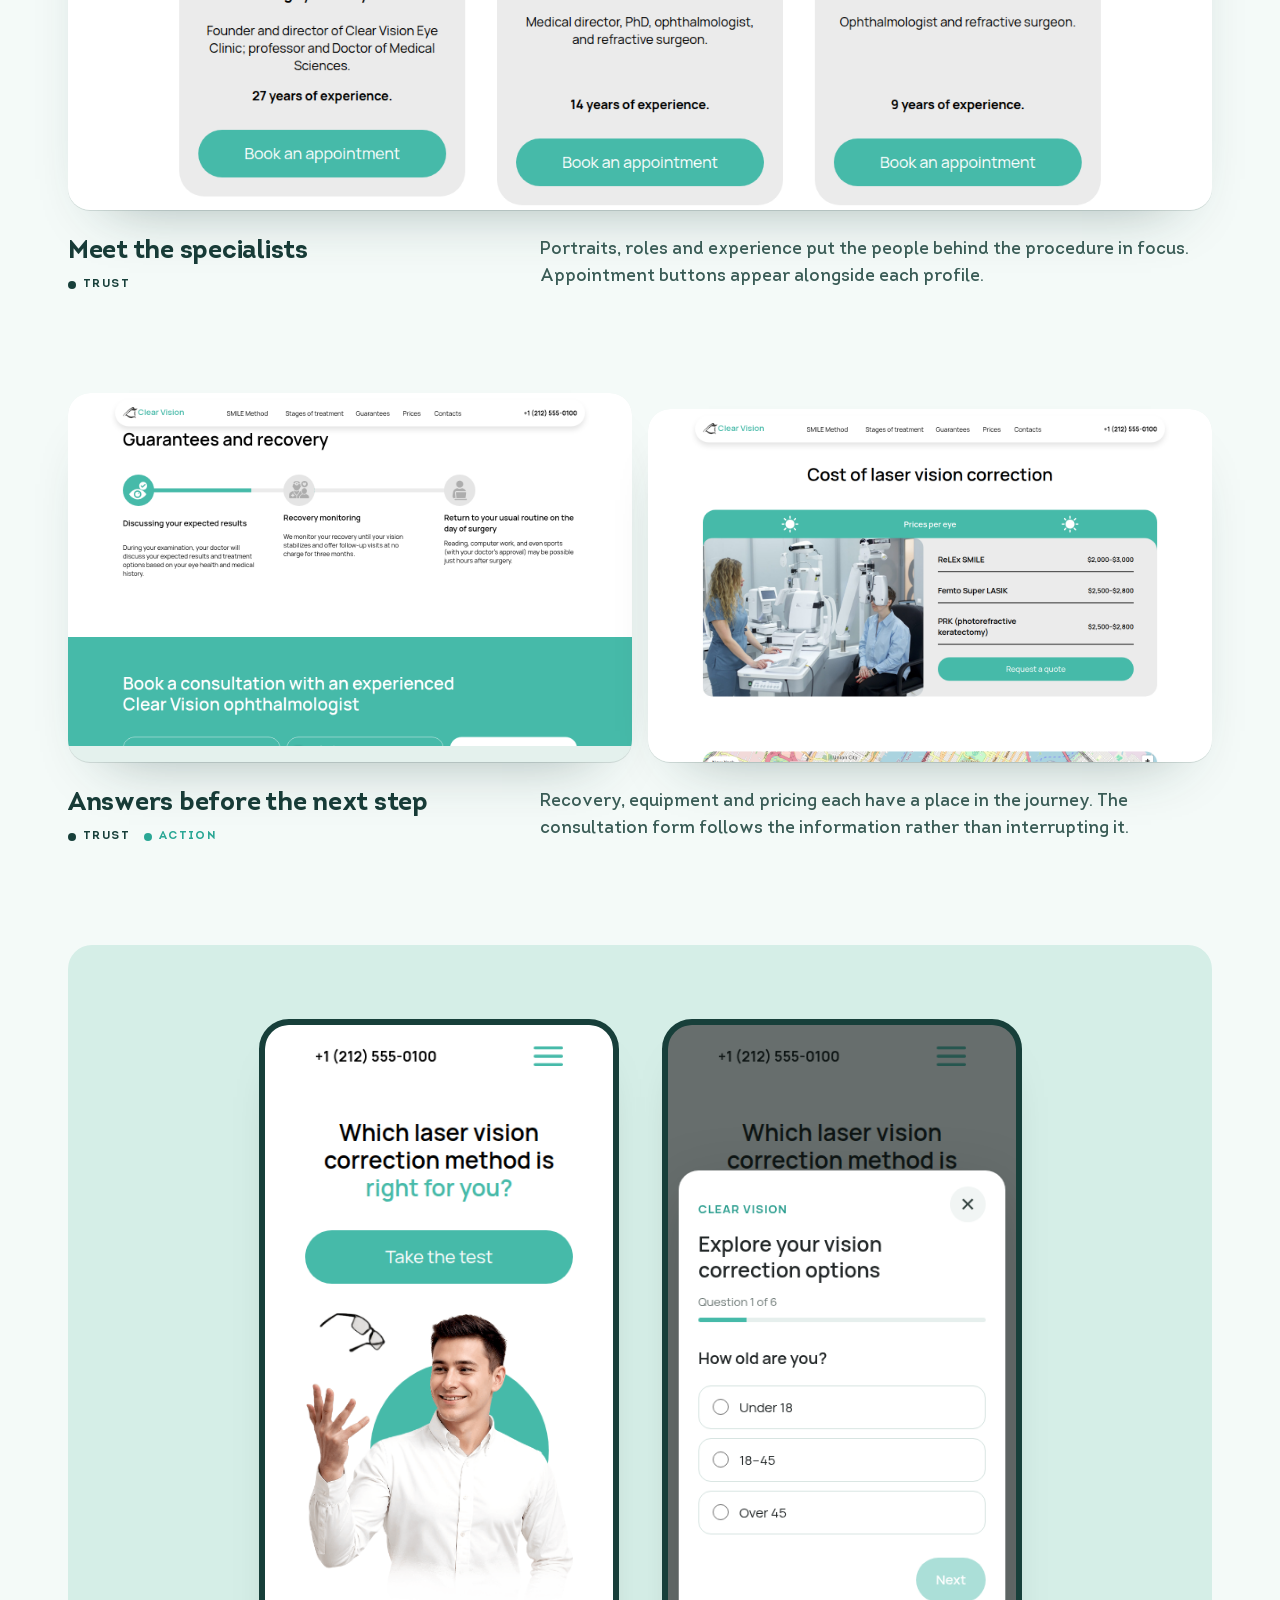
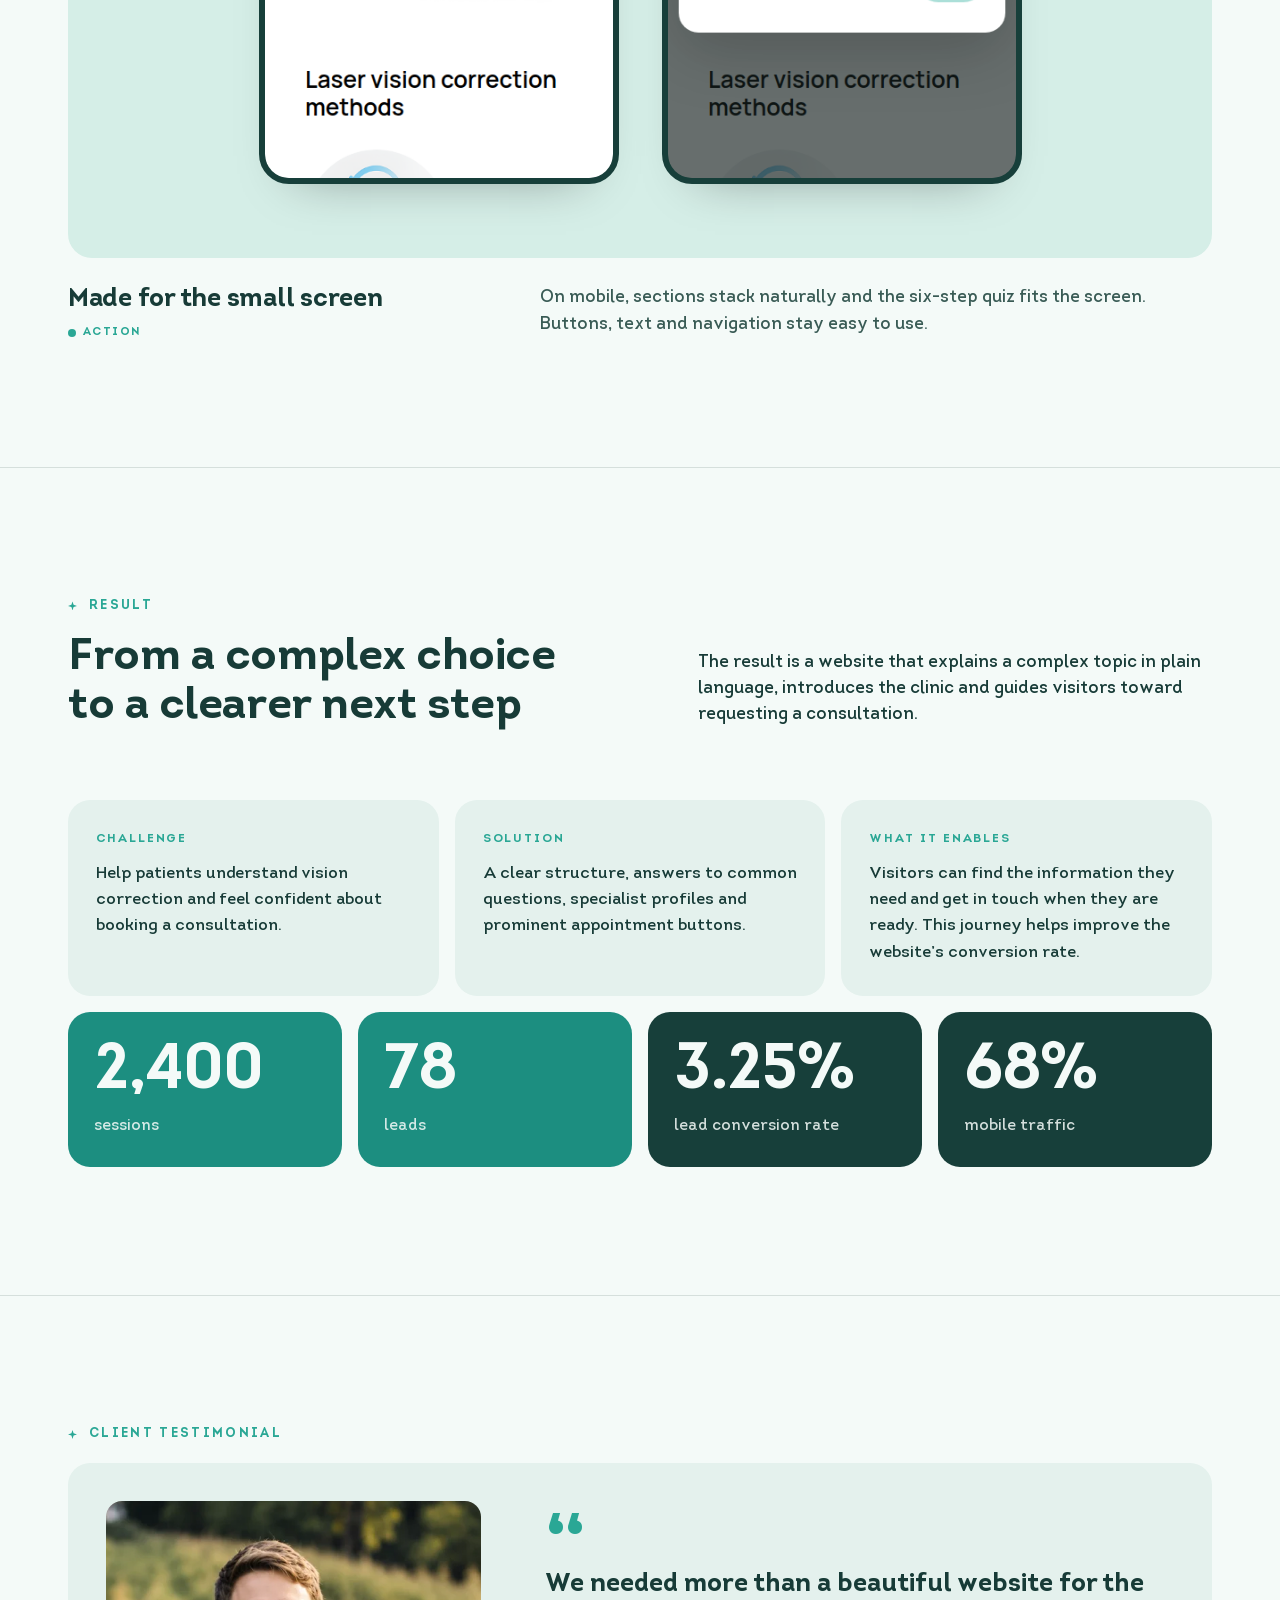
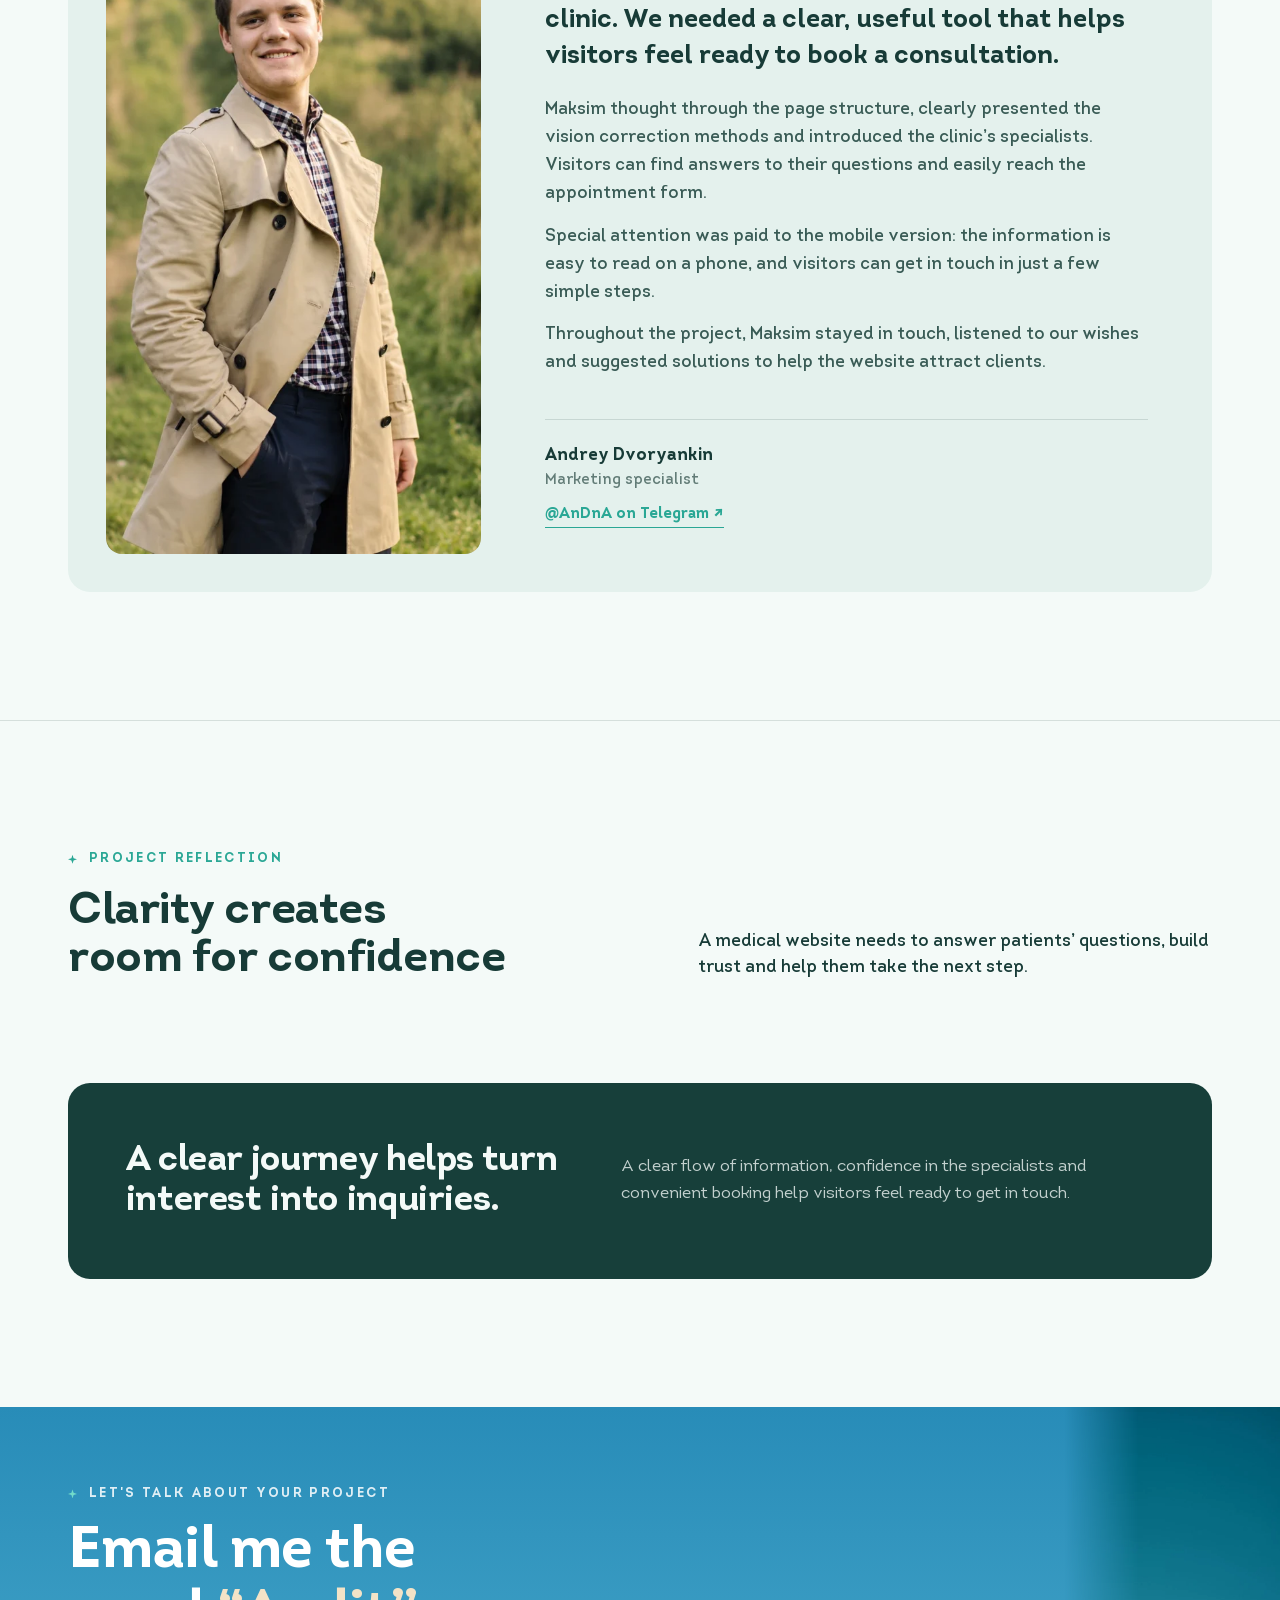
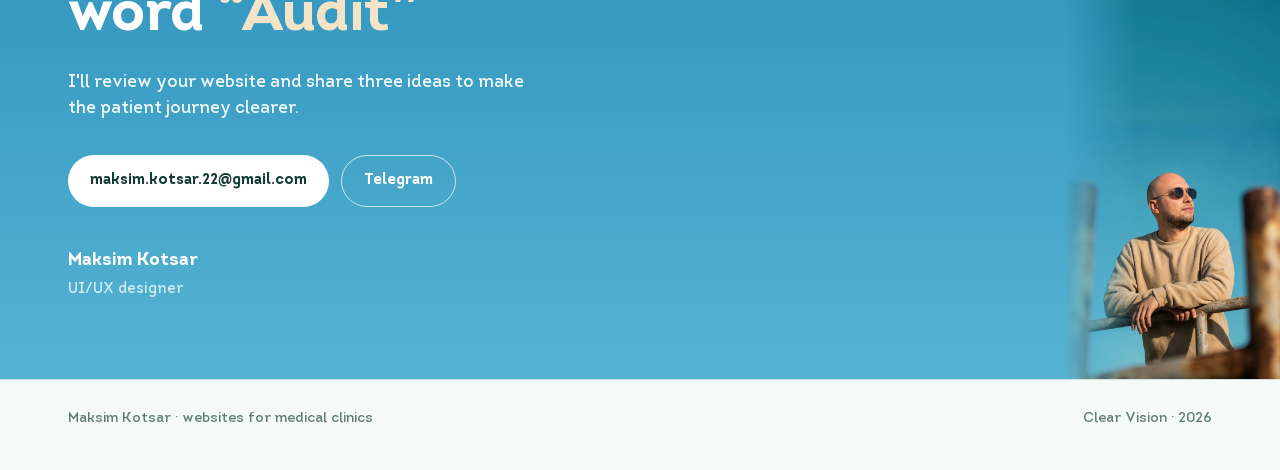
==== commit bf96db4b: "Bring English case in line with Russian version" ====
--- a/index.html
+++ b/index.html
@@ -1,11 +1,11 @@
 <!doctype html>
-<html lang="en"><head><meta charset="utf-8"><meta name="viewport" content="width=device-width,initial-scale=1"><title>Clear Vision — vision clinic website case study</title><meta name="description" content="A design case study exploring an English-language vision clinic website, from the patient journey to a responsive experience."><meta property="og:title" content="Clear Vision — website case study"><meta property="og:description" content="A clearer patient journey for a vision clinic."><meta property="og:type" content="website"><link rel="stylesheet" href="style.css?v=3"><link rel="icon" href="assets/img/favicon.svg" type="image/svg+xml"></head>
-<body><header class="bar"><div class="wrap"><span class="name-ph"><img src="assets/img/maksim-avatar.webp" alt="" width="30" height="30">Maksim Kotsar<em> · websites for healthcare</em></span><nav class="nav" aria-label="Sections"><a href="#task">Challenge</a><a href="#process">Process</a><a href="#decisions">Decisions</a><a href="#design">Design</a><a href="#result">Results</a><a href="#reflection">Reflection</a></nav><div class="bar-r"><a class="btn" href="#contact">Contact me</a><button class="burger" type="button" aria-expanded="false" aria-controls="menu" aria-label="Open menu"><i></i></button></div></div><nav class="menu" id="menu" aria-label="Mobile sections"><small>Sections</small><a href="#task">Challenge</a><a href="#process">Process</a><a href="#decisions">Decisions</a><a href="#design">Design</a><a href="#result">Results</a><a href="#reflection">Reflection</a><a class="btn" href="#contact">Contact me</a></nav><div class="progress" aria-hidden="true"></div></header>
-<main><div class="hero"><div class="wrap"><div class="hb-top"><div><div class="kicker">Concept case study · Healthcare website</div><h1><span class="hb-name">Clear Vision</span><span class="hb-sub">a clearer patient journey for a vision clinic</span></h1></div><div class="hb-right"><p class="lead">Laser vision correction comes with a lot of questions. This English-language adaptation turns an existing clinic website into a clear, approachable journey from the first question to a consultation.</p><a class="site-link" href="https://clearvision.kotsardesign.com/" target="_blank" rel="noopener">Explore the website <span aria-hidden="true">↗</span></a></div></div><div class="teaser-frame"><a class="browser-shot" href="https://clearvision.kotsardesign.com/" target="_blank" rel="noopener" aria-label="Open the Clear Vision website"><div class="browser-top" aria-hidden="true"><i></i><i></i><i></i><span>clearvision.kotsardesign.com</span></div><img src="assets/img/desktop-hero.png?v=2" alt="Clear Vision website showing the opening screen" width="1440" height="900"></a></div><div class="hb-meta"><div><small>Project</small><strong>Clear Vision</strong><span>vision clinic website concept</span></div><div><small>My role</small><strong>Design adaptation</strong><span>English copy, responsive layout and front-end</span></div><div><small>Experience</small><strong>6-step quiz</strong><span>a simple starting point for patient questions</span></div><div class="res"><small>Outcome</small><strong>One clear journey</strong><span>from learning about procedures to a consultation</span></div></div></div></div>
-<section id="task"><div class="wrap"><div class="sec-head"><div><div class="kicker">Challenge</div><h2>Help patients feel informed before they reach out</h2></div><p class="lead">Adapt a detailed vision correction website for an English-speaking audience while keeping the reassuring character and recognizable visual identity of the original.</p></div><p class="obj-intro">Choosing eye surgery is personal. The experience needed to make complex information easier to navigate and address the questions a visitor may bring to the page.</p><div class="objections"><div class="obj"><div class="q">“Where do I start?”</div><p>Several procedures and unfamiliar terms can make the first decision feel overwhelming.</p></div><div class="obj"><div class="q">“What happens next?”</div><p>Visitors need a clear picture of the consultation, procedure and recovery.</p></div><div class="obj"><div class="q">“Who can I trust?”</div><p>The people, equipment and follow-up care should be easy to find.</p></div><div class="obj"><div class="q">“Can I ask someone?”</div><p>The next step should stay visible when a visitor is ready to talk.</p></div></div></div></section>
+<html lang="en"><head><meta charset="utf-8"><meta name="viewport" content="width=device-width,initial-scale=1"><title>Clear Vision — vision clinic website case study</title><meta name="description" content="A vision clinic website case study: a clear patient journey, thoughtful design and a path to more inquiries."><meta property="og:title" content="Clear Vision — website case study"><meta property="og:description" content="A clearer patient journey for a vision clinic."><meta property="og:type" content="website"><link rel="stylesheet" href="style.css?v=3"><link rel="icon" href="assets/img/favicon.svg" type="image/svg+xml"></head>
+<body><header class="bar"><div class="wrap"><span class="name-ph"><img src="assets/img/maksim-avatar.webp" alt="" width="30" height="30">Maksim Kotsar<em> · websites for medical clinics</em></span><nav class="nav" aria-label="Sections"><a href="#task">Challenge</a><a href="#process">Process</a><a href="#decisions">Decisions</a><a href="#design">Design</a><a href="#result">Results</a><a href="#reflection">Reflection</a></nav><div class="bar-r"><a class="btn" href="#contact">Contact me</a><button class="burger" type="button" aria-expanded="false" aria-controls="menu" aria-label="Open menu"><i></i></button></div></div><nav class="menu" id="menu" aria-label="Mobile sections"><small>Sections</small><a href="#task">Challenge</a><a href="#process">Process</a><a href="#decisions">Decisions</a><a href="#design">Design</a><a href="#result">Results</a><a href="#reflection">Reflection</a><a class="btn" href="#contact">Contact me</a></nav><div class="progress" aria-hidden="true"></div></header>
+<main><div class="hero"><div class="wrap"><div class="hb-top"><div><div class="kicker">Case study · Vision clinic website</div><h1><span class="hb-name">Clear Vision</span><span class="hb-sub">a laser vision correction website for an eye clinic</span></h1></div><div class="hb-right"><p class="lead">The website helps visitors understand laser vision correction and guides them toward booking a consultation. Clear structure, answers to common questions and prominent calls to action help turn interest into inquiries.</p><a class="site-link" href="https://clearvision.kotsardesign.com/" target="_blank" rel="noopener">Explore the website <span aria-hidden="true">↗</span></a></div></div><div class="teaser-frame"><a class="browser-shot" href="https://clearvision.kotsardesign.com/" target="_blank" rel="noopener" aria-label="Open the Clear Vision website"><div class="browser-top" aria-hidden="true"><i></i><i></i><i></i><span>clearvision.kotsardesign.com</span></div><img src="assets/img/desktop-hero.png?v=2" alt="Clear Vision website showing the opening screen" width="1440" height="900"></a></div><div class="hb-meta"><div><small>Project</small><strong>Clear Vision</strong><span>vision clinic website</span></div><div><small>My role</small><strong>UI/UX design</strong><span>structure, wireframes, design and responsive layout</span></div><div><small>Experience</small><strong>6-step quiz</strong><span>a simple starting point for patient questions</span></div><div class="res"><small>Result</small><strong>78 leads</strong><span>in the first month, with a 3.25% conversion rate</span></div></div></div></div>
+<section id="task"><div class="wrap"><div class="sec-head"><div><div class="kicker">Challenge</div><h2>Help patients feel informed before they reach out</h2></div><p class="lead">Create a clear vision correction website that answers patient questions, builds trust in the clinic and helps turn interest into consultation requests.</p></div><p class="obj-intro">Choosing eye surgery is personal. The website answers visitors’ questions step by step and helps them feel confident about booking a consultation.</p><div class="objections"><div class="obj"><div class="q">“Where do I start?”</div><p>Several procedures and unfamiliar terms can make the first decision feel overwhelming.</p></div><div class="obj"><div class="q">“What happens next?”</div><p>Visitors need a clear picture of the consultation, procedure and recovery.</p></div><div class="obj"><div class="q">“Who can I trust?”</div><p>The people, equipment and follow-up care should be easy to find.</p></div><div class="obj"><div class="q">“Can I ask someone?”</div><p>The next step should stay visible when a visitor is ready to talk.</p></div></div></div></section>
 <section id="process"><div class="wrap"><div class="sec-head"><div><div class="kicker">Process</div><h2>A journey built around patient questions</h2></div><p class="lead">I mapped the page as a sequence of questions: what are my options, what happens, who will care for me, and how do I take the next step?</p></div><div class="journey"><span>Question</span><em>→</em><span>Options</span><em>→</em><span>Procedure</span><em>→</em><span>Specialists</span><em>→</em><span>Recovery</span><em>→</em><span>Consultation</span></div><div class="proto-grid"><figure class="proto-figure"><div class="proto-canvas"><div class="proto-bar short"></div><div class="proto-row"><div class="proto-content"><div class="proto-bar medium"></div><div class="proto-bar"></div><div class="proto-bar medium"></div><div class="proto-button"></div></div><div class="proto-box dark"></div></div><div class="proto-bar medium"></div><div class="proto-row"><div class="proto-box"></div><div class="proto-box"></div><div class="proto-box"></div></div><div class="proto-bar short"></div></div><figcaption>01 · Page structure, from first question to contact</figcaption></figure><figure class="proto-figure"><div class="proto-canvas"><div class="proto-bar short"></div><div class="proto-bar medium"></div><div class="proto-box"></div><div class="proto-box"></div><div class="proto-box"></div><div class="proto-button"></div></div><figcaption>02 · Comparing treatment options at a glance</figcaption></figure><figure class="proto-figure"><div class="proto-canvas"><div class="proto-bar short"></div><div class="proto-bar medium"></div><div class="proto-box dark"></div><div class="proto-bar"></div><div class="proto-bar medium"></div><div class="proto-button"></div></div><figcaption>03 · A focused consultation path</figcaption></figure></div><p class="case-note">Illustrative layout studies reconstructed from the finished page.</p><p class="quote-note">The direction became clear: explain one decision at a time, give the medical team a human presence, and keep the next step easy to find.</p></div></section>
 <section id="decisions"><div class="wrap"><div class="sec-head"><div><div class="kicker">Key decisions</div><h2>Less uncertainty, more clarity</h2></div><p class="lead">A familiar visual language and a simpler reading path help visitors understand what the clinic offers before they decide to get in touch.</p></div><div class="decisions"><article class="dec"><div class="n">01</div><h3>Start with the patient's question</h3><p>The opening screen asks which vision correction method might be right for the visitor, with one clear way to begin.</p></article><article class="dec"><div class="n">02</div><h3>Make the options comparable</h3><p>SMILE, flap-based LASIK and surface ablation are grouped together so the differences can be scanned without searching the page.</p></article><article class="dec"><div class="n">03</div><h3>Turn a long process into steps</h3><p>Before, during and after surgery are presented as separate stages, making the sequence easier to follow.</p></article><article class="dec"><div class="n">04</div><h3>Put people before technology</h3><p>Specialist profiles, names and experience bring a human face to a medical decision. Equipment details remain available for those who want them.</p></article><article class="dec"><div class="n">05</div><h3>A quiz that opens the conversation</h3><p>A six-question experience helps visitors reflect on their vision. It points to a consultation rather than making a diagnosis.</p></article><article class="dec"><div class="n">06</div><h3>Comfortable on a small screen</h3><p>The mobile version stacks information into readable sections, keeps touch targets generous and makes contact points easy to reach.</p></article></div></div></section>
-<section id="design"><div class="wrap"><div class="sec-head"><div><div class="kicker">Design</div><h2>A calm visual system for a personal decision</h2></div><div><p class="lead">The site pairs clean medical photography with soft gray surfaces, generous white space and the clinic's recognizable teal.</p><div class="legend"><div><span class="tag t-trust">Trust</span> brings care and expertise into view</div><div><span class="tag t-want">Clarity</span> makes information easier to scan</div><div><span class="tag t-buy">Action</span> gives visitors a simple next step</div></div></div></div><figure class="shot"><div class="media"><img src="assets/img/desktop-hero.png?v=2" alt="Clear Vision homepage with the main question and test button" loading="lazy" width="1440" height="900"></div><figcaption class="cap"><h3>A question that meets the visitor<span class="tags"><span class="tag t-want">Clarity</span><span class="tag t-buy">Action</span></span></h3><p>The headline turns an unfamiliar medical decision into a straightforward question. A single primary button invites visitors to explore their options.</p></figcaption></figure><figure class="shot"><div class="media"><img src="assets/img/methods.png?v=2" alt="A comparison of vision correction methods" loading="lazy" width="1440" height="900"></div><figcaption class="cap"><h3>Understand the options<span class="tags"><span class="tag t-want">Clarity</span></span></h3><p>Illustrations and short descriptions organize the methods side by side, making a dense subject more approachable.</p></figcaption></figure><figure class="shot"><div class="media"><img src="assets/img/doctors.png?v=2" alt="Specialist profiles and consultation buttons" loading="lazy" width="1440" height="900"></div><figcaption class="cap"><h3>Meet the specialists<span class="tags"><span class="tag t-trust">Trust</span></span></h3><p>Portraits, roles and experience put the people behind the procedure in focus. Appointment buttons appear alongside each profile.</p></figcaption></figure><figure class="shot"><div class="showcase-pair"><div class="media"><img src="assets/img/recovery.png?v=2" alt="Recovery information and consultation form" loading="lazy" width="1440" height="900"></div><div class="media"><img src="assets/img/price.png?v=2" alt="The vision correction pricing section" loading="lazy" width="1440" height="900"></div></div><figcaption class="cap"><h3>Answers before the next step<span class="tags"><span class="tag t-trust">Trust</span><span class="tag t-buy">Action</span></span></h3><p>Recovery, equipment and pricing each have a place in the journey. The consultation form follows the information rather than interrupting it.</p></figcaption></figure><figure class="shot"><div class="mobile-stage"><div class="phones"><div class="phone"><img src="assets/img/mobile-hero.png?v=2" alt="Mobile homepage" loading="lazy" width="390" height="844"></div><div class="phone"><img src="assets/img/mobile-quiz.png?v=2" alt="Mobile view of the vision questionnaire" loading="lazy" width="390" height="844"></div></div></div><figcaption class="cap"><h3>Made for the small screen<span class="tags"><span class="tag t-buy">Action</span></span></h3><p>On mobile, sections stack naturally and the six-step quiz fits the screen. Buttons, text and navigation stay easy to use.</p></figcaption></figure></div></section>
-<section id="result"><div class="wrap"><div class="sec-head"><div><div class="kicker">Result</div><h2>From a complex choice to a clearer next step</h2></div><p class="lead">The result is an English-language concept that preserves the original clinic's design while making its content and key interactions accessible to a wider audience.</p></div><div class="ba"><div><small>Before</small><p>A Russian-language clinic website with a detailed treatment story and an existing visual identity.</p></div><div><small>After</small><p>A responsive English adaptation with a guided quiz, refreshed copy and a clearer path through the page.</p></div><div><small>What it enables</small><p>Visitors can explore procedures, see the specialists and find the next step in one place.</p></div></div><div class="stats"><div class="stat"><b>2,400</b><span>illustrative sessions</span></div><div class="stat"><b>78</b><span>illustrative inquiries</span></div><div class="stat"><b>3.25%</b><span>illustrative conversion</span></div><div class="stat"><b>68%</b><span>illustrative mobile share</span></div></div><p class="demo-note"><strong>Demo data:</strong> these numbers are fictional placeholders used to show the intended reporting format. They are not measured results.</p></div></section>
-<section id="reflection"><div class="wrap"><div class="sec-head"><div><div class="kicker">Project reflection</div><h2>Clarity creates room for confidence</h2></div><p class="lead">A medical website has a lot to explain. The work here was to give that information a more natural order, without losing the character of the original.</p></div><div class="motion-note"><h3>Good design helps people ask better questions.</h3><p>This concept shows a direction for a patient-friendly experience. It is a portfolio demonstration; no client testimonial or performance result is claimed.</p></div></div></section>
-<section id="contact" class="contact"><picture class="contact-bg"><source media="(max-width:860px)" srcset="assets/img/contact-mobile.webp" width="751" height="2000"><img src="assets/img/contact-desktop.webp" alt="Maksim Kotsar" width="1672" height="941" loading="lazy"></picture><div class="wrap contact-grid"><div class="cta"><div class="kicker">Let's talk about your project</div><h2>Email me the word <em>“Audit”</em></h2><p class="lead">I'll review your website and share three ideas to make the patient journey clearer.</p><div class="links"><a class="btn" href="mailto:maksim.kotsar.22@gmail.com?subject=Audit">maksim.kotsar.22@gmail.com</a><a class="btn ghost" href="https://t.me/maksimkotsar" target="_blank" rel="noopener">Telegram</a></div><p class="sign"><b>Maksim Kotsar</b>UI/UX designer</p></div></div></section></main><footer><div class="wrap"><span>Maksim Kotsar · website design</span><span>Clear Vision · 2026</span></div></footer><script src="script.js" defer></script></body></html>
+<section id="design"><div class="wrap"><div class="sec-head"><div><div class="kicker">Design</div><h2>A calm visual system for a personal decision</h2></div><div><p class="lead">The site pairs clean medical photography with soft gray surfaces, generous white space and the clinic's recognizable teal.</p><div class="legend"><div><span class="tag t-trust">Trust</span> brings care and expertise into view</div><div><span class="tag t-want">Clarity</span> makes information easier to scan</div><div><span class="tag t-buy">Action</span> gives visitors a simple next step</div></div></div></div><figure class="shot"><div class="media"><img src="assets/img/desktop-hero.png?v=2" alt="Clear Vision homepage with the main question and test button" loading="lazy" width="1440" height="900"></div><figcaption class="cap"><h3>A question that meets the visitor<span class="tags"><span class="tag t-want">Clarity</span><span class="tag t-buy">Action</span></span></h3><p>The headline turns an unfamiliar medical decision into a straightforward question. A single primary button invites visitors to explore their options.</p></figcaption></figure><figure class="shot"><div class="media"><img src="assets/img/methods.png?v=2" alt="A comparison of vision correction methods" loading="lazy" width="1440" height="900"></div><figcaption class="cap"><h3>Understand the options<span class="tags"><span class="tag t-want">Clarity</span></span></h3><p>Illustrations and short descriptions organize the methods side by side, making a dense subject more approachable.</p></figcaption></figure><figure class="shot"><div class="media"><img src="assets/img/benefits.png" alt="Interactive cards showing blurred images in the SMILE benefits section" loading="lazy" width="1440" height="800"></div><figcaption class="cap"><h3>From blurred to clear<span class="tags"><span class="tag t-want">Emotion</span></span></h3><p>Blurred images evoke the everyday frustration of unclear vision. As visitors hover, the images come into focus, helping them feel the difference and imagine seeing the world more clearly.</p></figcaption></figure><figure class="shot"><div class="media"><img src="assets/img/doctors.png?v=2" alt="Specialist profiles and consultation buttons" loading="lazy" width="1440" height="900"></div><figcaption class="cap"><h3>Meet the specialists<span class="tags"><span class="tag t-trust">Trust</span></span></h3><p>Portraits, roles and experience put the people behind the procedure in focus. Appointment buttons appear alongside each profile.</p></figcaption></figure><figure class="shot"><div class="showcase-pair"><div class="media"><img src="assets/img/recovery.png?v=2" alt="Recovery information and consultation form" loading="lazy" width="1440" height="900"></div><div class="media"><img src="assets/img/price.png?v=2" alt="The vision correction pricing section" loading="lazy" width="1440" height="900"></div></div><figcaption class="cap"><h3>Answers before the next step<span class="tags"><span class="tag t-trust">Trust</span><span class="tag t-buy">Action</span></span></h3><p>Recovery, equipment and pricing each have a place in the journey. The consultation form follows the information rather than interrupting it.</p></figcaption></figure><figure class="shot"><div class="mobile-stage"><div class="phones"><div class="phone"><img src="assets/img/mobile-hero.png?v=2" alt="Mobile homepage" loading="lazy" width="390" height="844"></div><div class="phone"><img src="assets/img/mobile-quiz.png?v=2" alt="Mobile view of the vision questionnaire" loading="lazy" width="390" height="844"></div></div></div><figcaption class="cap"><h3>Made for the small screen<span class="tags"><span class="tag t-buy">Action</span></span></h3><p>On mobile, sections stack naturally and the six-step quiz fits the screen. Buttons, text and navigation stay easy to use.</p></figcaption></figure></div></section>
+<section id="result"><div class="wrap"><div class="sec-head"><div><div class="kicker">Result</div><h2>From a complex choice to a clearer next step</h2></div><p class="lead">The result is a website that explains a complex topic in plain language, introduces the clinic and guides visitors toward requesting a consultation.</p></div><div class="ba"><div><small>Challenge</small><p>Help patients understand vision correction and feel confident about booking a consultation.</p></div><div><small>Solution</small><p>A clear structure, answers to common questions, specialist profiles and prominent appointment buttons.</p></div><div><small>What it enables</small><p>Visitors can find the information they need and get in touch when they are ready. This journey helps improve the website’s conversion rate.</p></div></div><div class="stats"><div class="stat"><b>2,400</b><span>sessions</span></div><div class="stat"><b>78</b><span>leads</span></div><div class="stat"><b>3.25%</b><span>lead conversion rate</span></div><div class="stat"><b>68%</b><span>mobile traffic</span></div></div></div></section>
+<section id="review"><div class="wrap"><div class="kicker">Client testimonial</div><figure class="review"><div class="review-photo"><img src="assets/img/review-andrey.webp" alt="Andrey Dvoryankin" width="800" height="960" loading="lazy"></div><div><div class="q-mark" aria-hidden="true">“</div><blockquote><p class="q-lead">We needed more than a beautiful website for the clinic. We needed a clear, useful tool that helps visitors feel ready to book a consultation.</p><p>Maksim thought through the page structure, clearly presented the vision correction methods and introduced the clinic’s specialists. Visitors can find answers to their questions and easily reach the appointment form.</p><p>Special attention was paid to the mobile version: the information is easy to read on a phone, and visitors can get in touch in just a few simple steps.</p><p>Throughout the project, Maksim stayed in touch, listened to our wishes and suggested solutions to help the website attract clients.</p></blockquote><div class="who"><b>Andrey Dvoryankin</b>Marketing specialist<a class="tg" href="https://t.me/AnDnA" target="_blank" rel="noopener">@AnDnA on Telegram ↗</a></div></div></figure></div></section><section id="reflection"><div class="wrap"><div class="sec-head"><div><div class="kicker">Project reflection</div><h2>Clarity creates room for confidence</h2></div><p class="lead">A medical website needs to answer patients’ questions, build trust and help them take the next step.</p></div><div class="motion-note"><h3>A clear journey helps turn interest into inquiries.</h3><p>A clear flow of information, confidence in the specialists and convenient booking help visitors feel ready to get in touch.</p></div></div></section>
+<section id="contact" class="contact"><picture class="contact-bg"><source media="(max-width:860px)" srcset="assets/img/contact-mobile.webp" width="751" height="2000"><img src="assets/img/contact-desktop.webp" alt="Maksim Kotsar" width="1672" height="941" loading="lazy"></picture><div class="wrap contact-grid"><div class="cta"><div class="kicker">Let's talk about your project</div><h2>Email me the word <em>“Audit”</em></h2><p class="lead">I'll review your website and share three ideas to make the patient journey clearer.</p><div class="links"><a class="btn" href="mailto:maksim.kotsar.22@gmail.com?subject=Audit">maksim.kotsar.22@gmail.com</a><a class="btn ghost" href="https://t.me/maksimkotsar" target="_blank" rel="noopener">Telegram</a></div><p class="sign"><b>Maksim Kotsar</b>UI/UX designer</p></div></div></section></main><footer><div class="wrap"><span>Maksim Kotsar · websites for medical clinics</span><span>Clear Vision · 2026</span></div></footer><script src="script.js" defer></script></body></html>
